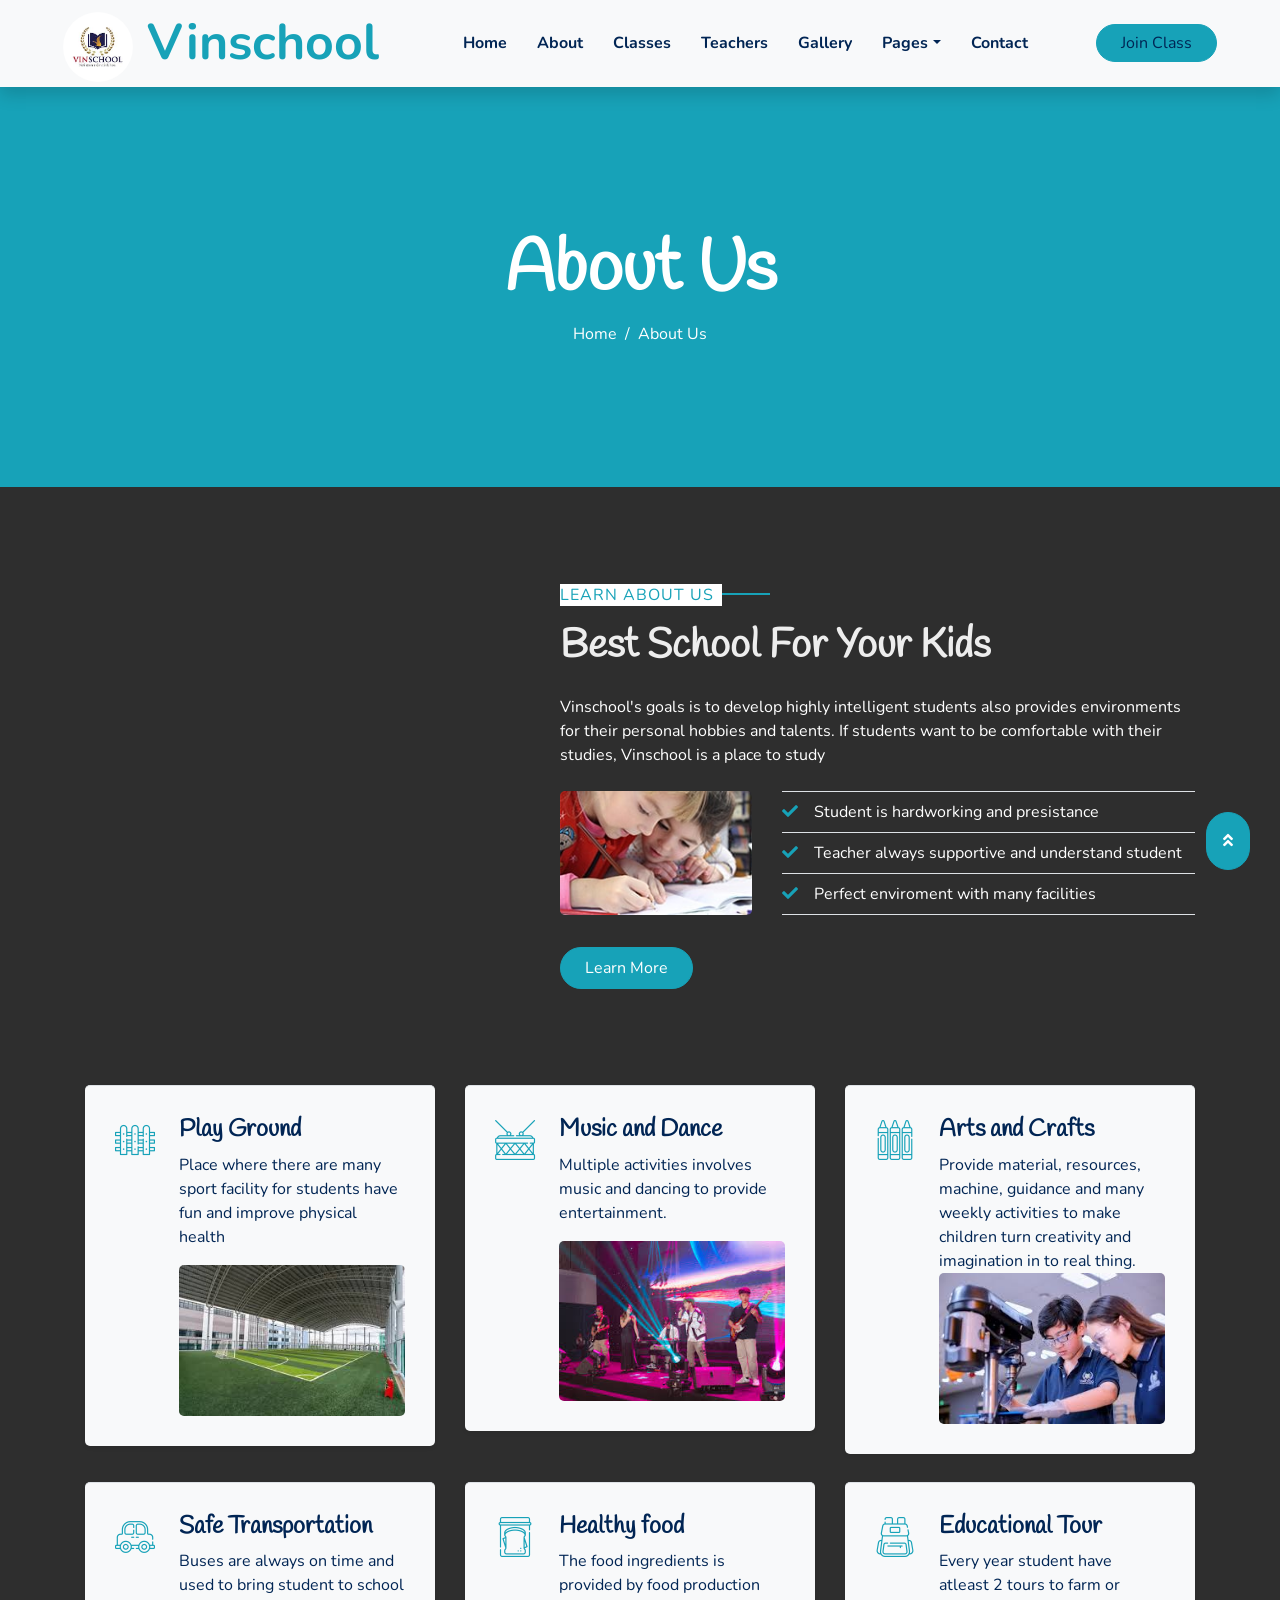
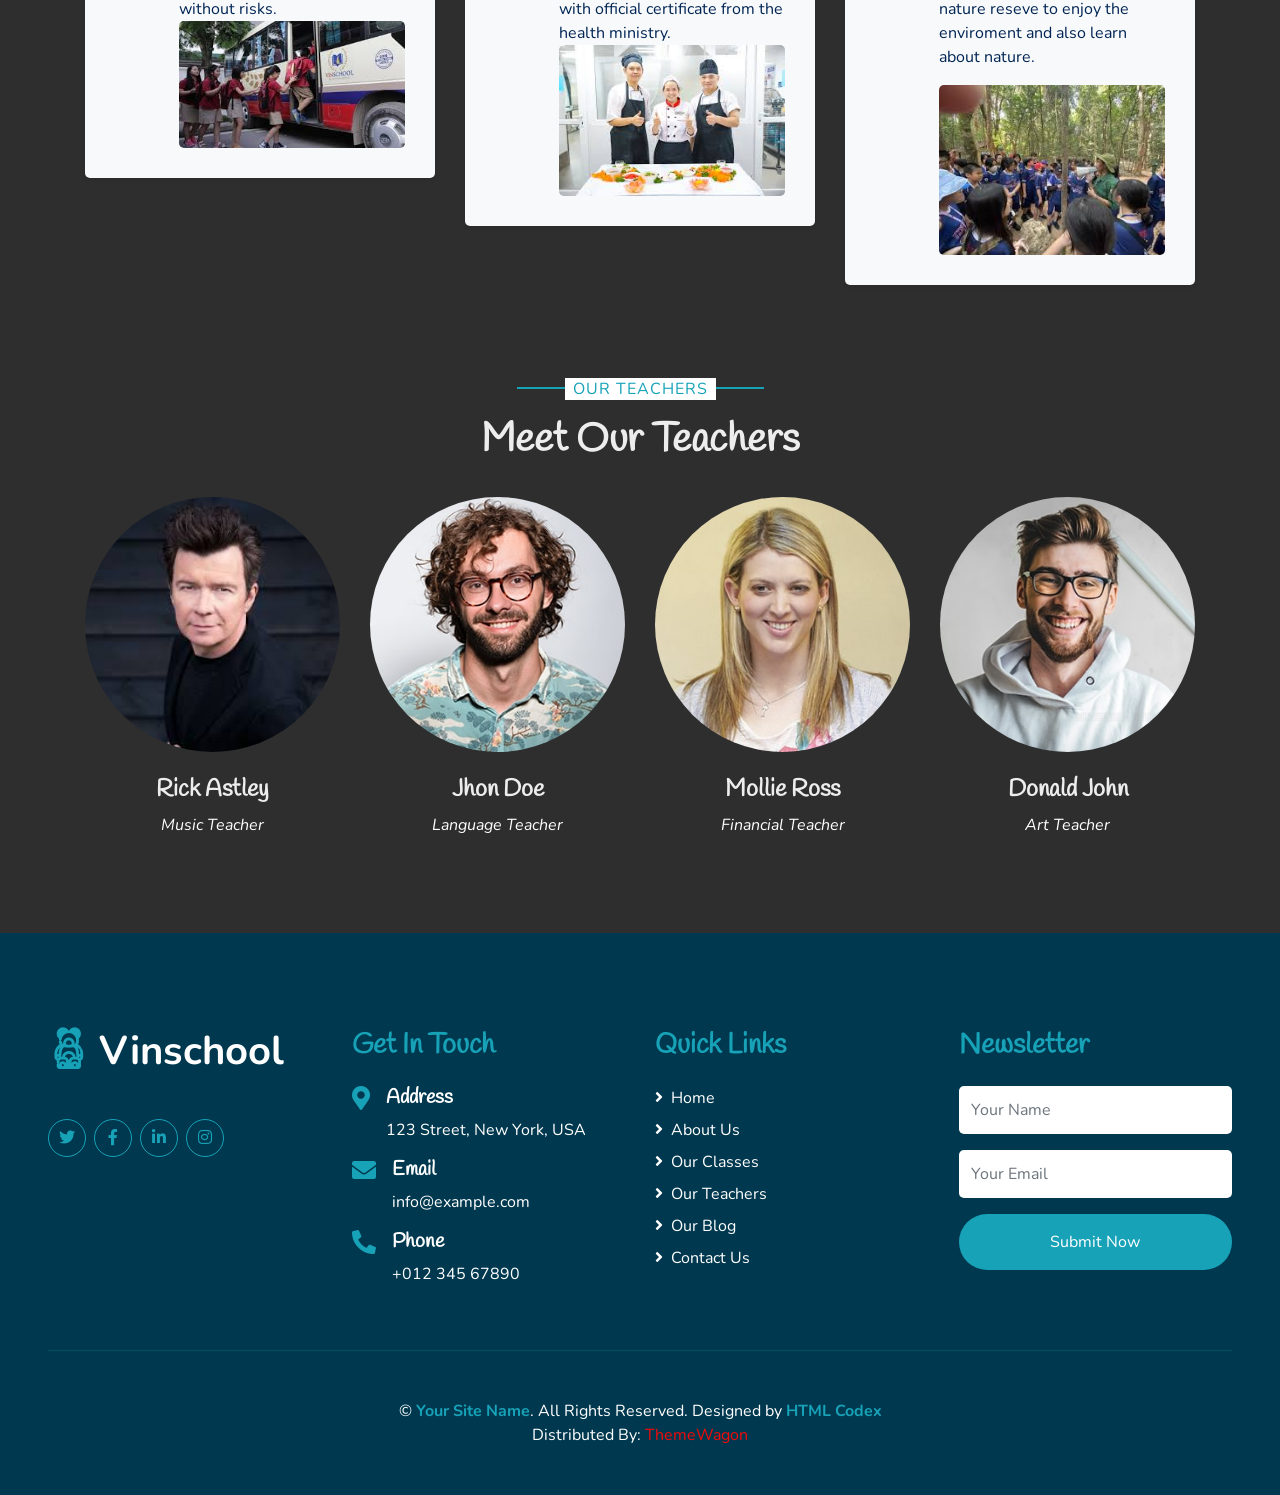
==== about.html @ 85c0f8dd "Update about.html" ====
<!DOCTYPE html>
<html lang="en">
  <head>
    <meta charset="utf-8" />
    <title>About Us - Vinschool</title>
    <meta content="width=device-width, initial-scale=1.0" name="viewport" />
    <meta content="Free HTML Templates" name="keywords" />
    <meta content="Free HTML Templates" name="description" />

    <!-- Favicon -->
    <link href="img/favicon.ico" rel="icon" />

    <!-- Google Web Fonts -->
    <link rel="preconnect" href="https://fonts.gstatic.com" />
    <link
      href="https://fonts.googleapis.com/css2?family=Handlee&family=Nunito&display=swap"
      rel="stylesheet"
    />

    <!-- Font Awesome -->
    <link
      href="https://cdnjs.cloudflare.com/ajax/libs/font-awesome/5.10.0/css/all.min.css"
      rel="stylesheet"
    />

    <!-- Flaticon Font -->
    <link href="lib/flaticon/font/flaticon.css" rel="stylesheet" />

    <!-- Libraries Stylesheet -->
    <link href="lib/owlcarousel/assets/owl.carousel.min.css" rel="stylesheet" />
    <link href="lib/lightbox/css/lightbox.min.css" rel="stylesheet" />

    <!-- Customized Bootstrap Stylesheet -->
    <link href="css/style.css" rel="stylesheet" />
  </head>

  <body>
    <!-- Navbar Start -->
    <div class="container-fluid bg-light position-relative shadow">
      <nav
        class="navbar navbar-expand-lg bg-light navbar-light py-3 py-lg-0 px-0 px-lg-5"
      >
        <a
          href=""
          class="navbar-brand font-weight-bold text-secondary"
          style="font-size: 50px"
        >
          <img src="img/logo.jpg" alt="Vinschool" class="icon-book">
          <span class="text-primary">Vinschool</span>
        </a>
        <button
          type="button"
          class="navbar-toggler"
          data-toggle="collapse"
          data-target="#navbarCollapse"
        >
          <span class="navbar-toggler-icon"></span>
        </button>
        <div
          class="collapse navbar-collapse justify-content-between"
          id="navbarCollapse"
        >
          <div class="navbar-nav font-weight-bold mx-auto py-0">
            <a href="index.html" class="nav-item nav-link">Home</a>
            <a href="about.html" class="nav-item nav-link active">About</a>
            <a href="class.html" class="nav-item nav-link">Classes</a>
            <a href="team.html" class="nav-item nav-link">Teachers</a>
            <a href="gallery.html" class="nav-item nav-link">Gallery</a>
            <div class="nav-item dropdown">
              <a
                href="#"
                class="nav-link dropdown-toggle"
                data-toggle="dropdown"
                >Pages</a
              >
              <div class="dropdown-menu rounded-0 m-0">
                <a href="blog.html" class="dropdown-item">Blog Grid</a>
                <a href="single.html" class="dropdown-item">Blog Detail</a>
              </div>
            </div>
            <a href="contact.html" class="nav-item nav-link">Contact</a>
          </div>
          <a href="" class="btn btn-primary px-4">Join Class</a>
        </div>
      </nav>
    </div>
    <!-- Navbar End -->

    <!-- Header Start -->
    <div class="container-fluid bg-primary mb-5">
      <div
        class="d-flex flex-column align-items-center justify-content-center"
        style="min-height: 400px"
      >
        <h3 class="display-3 font-weight-bold text-white">About Us</h3>
        <div class="d-inline-flex text-white">
          <p class="m-0"><a class="text-white" href="">Home</a></p>
          <p class="m-0 px-2">/</p>
          <p class="m-0">About Us</p>
        </div>
      </div>
    </div>
    <!-- Header End -->

    <!-- About Start -->
    <div class="container-fluid py-5">
      <div class="container">
        <div class="row align-items-center">
          <div class="col-lg-5">
            <img
              class="img-fluid rounded mb-5 mb-lg-0"
              src="https://vinschool.edu.vn/wp-content/uploads/2024/12/13/NHT00915-min-scaled.jpg"
              alt=""
            />
          </div>
          <div class="col-lg-7">
            <p class="section-title pr-5">
              <span class="pr-2">Learn About Us</span>
            </p>
            <h1 class="mb-4">Best School For Your Kids</h1>
            <p>
              Vinschool's goals is to develop highly intelligent students also provides environments for their personal hobbies and talents.
              If students want to be comfortable with their studies, Vinschool is a place to study
            </p>
            <div class="row pt-2 pb-4">
              <div class="col-6 col-md-4">
                <img class="img-fluid rounded" src="img/about-2.jpg" alt="" />
              </div>
              <div class="col-6 col-md-8">
                <ul class="list-inline m-0">
                  <li class="py-2 border-top border-bottom">
                    <i class="fa fa-check text-primary mr-3"></i>Student is hardworking and presistance
                  </li>
                  <li class="py-2 border-bottom">
                    <i class="fa fa-check text-primary mr-3"></i>Teacher always supportive and understand student
                  </li>
                  <li class="py-2 border-bottom">
                    <i class="fa fa-check text-primary mr-3"></i>Perfect enviroment with many facilities
                  </li>
                </ul>
              </div>
            </div>
            <a href="" class="btn btn-primary mt-2 py-2 px-4">Learn More</a>
          </div>
        </div>
      </div>
    </div>
    <!-- About End -->

    <!-- Facilities Start -->
    <div class="container-fluid pt-5">
      <div class="container pb-3">
        <div class="row">
          <div class="col-lg-4 col-md-6 pb-1">
            <div
              class="d-flex bg-light shadow-sm border-top rounded mb-4"
              style="padding: 30px"
            >
              <i
                class="flaticon-050-fence h1 font-weight-normal text-primary mb-3"
              ></i>
              <div class="pl-4">
                <h4>Play Ground</h4>
                <p class="m-0">
                  Place where there are many sport facility for students have fun and improve physical health
                </p></p></p><img
              class="img-fluid rounded mb-5 mb-lg-0"
              src="[data-uri]"
              alt=""
            />
              </div>
            </div>
          </div>
          <div class="col-lg-4 col-md-6 pb-1">
            <div
              class="d-flex bg-light shadow-sm border-top rounded mb-4"
              style="padding: 30px"
            >
              <i
                class="flaticon-022-drum h1 font-weight-normal text-primary mb-3"
              ></i>
              <div class="pl-4">
                <h4>Music and Dance</h4>
                <p class="m-0">
                  Multiple activities involves music and dancing to provide entertainment.
                </p></p><img
              class="img-fluid rounded mb-5 mb-lg-0"
              src="[data-uri]"
              alt=""
            />
              </div>
            </div>
          </div>
          <div class="col-lg-4 col-md-6 pb-1">
            <div
              class="d-flex bg-light shadow-sm border-top rounded mb-4"
              style="padding: 30px"
            >
              <i
                class="flaticon-030-crayons h1 font-weight-normal text-primary mb-3"
              ></i>
              <div class="pl-4">
                <h4>Arts and Crafts</h4>
                <p class="m-0">
                  Provide material, resources, machine, guidance and many weekly activities to make children turn creativity and imagination in to real thing.
                </p><img
              class="img-fluid rounded mb-5 mb-lg-0"
              src="[data-uri]"
              alt=""
            />
              </div>
            </div>
          </div>
          <div class="col-lg-4 col-md-6 pb-1">
            <div
              class="d-flex bg-light shadow-sm border-top rounded mb-4"
              style="padding: 30px"
            >
              <i
                class="flaticon-017-toy-car h1 font-weight-normal text-primary mb-3"
              ></i>
              <div class="pl-4">
                <h4>Safe Transportation</h4>
                <p class="m-0">
                  Buses are always on time and used to bring student to school without risks.
                </p><img
              class="img-fluid rounded mb-5 mb-lg-0"
              src="[data-uri]"
              alt=""
            />
              </div>
            </div>
          </div>
          <div class="col-lg-4 col-md-6 pb-1">
            <div
              class="d-flex bg-light shadow-sm border-top rounded mb-4"
              style="padding: 30px"
            >
              <i
                class="flaticon-025-sandwich h1 font-weight-normal text-primary mb-3"
              ></i>
              <div class="pl-4">
                <h4>Healthy food</h4>
                <p class="m-0">
                  The food ingredients is provided by food production with official certificate from the health ministry.
                </p><img
              class="img-fluid rounded mb-5 mb-lg-0"
              src="[data-uri]"
              alt=""
            />
              </div>
            </div>
          </div>
          <div class="col-lg-4 col-md-6 pb-1">
            <div
              class="d-flex bg-light shadow-sm border-top rounded mb-4"
              style="padding: 30px"
            >
              <i
                class="flaticon-047-backpack h1 font-weight-normal text-primary mb-3"
              ></i>
              <div class="pl-4">
                <h4>Educational Tour</h4>
                <p class="m-0">
                 Every year student have atleast 2 tours to farm or nature reseve to enjoy the enviroment and also learn about nature.
                </p></p><img
              class="img-fluid rounded mb-5 mb-lg-0"
              src="[data-uri]"
              alt=""
            />
              </div>
            </div>
          </div>
        </div>
      </div>
    </div>
    <!-- Facilities Start -->

    <!-- Team Start -->
    <div class="container-fluid pt-5">
      <div class="container">
        <div class="text-center pb-2">
          <p class="section-title px-5">
            <span class="px-2">Our Teachers</span>
          </p>
          <h1 class="mb-4">Meet Our Teachers</h1>
        </div>
        <div class="row">
          <div class="col-md-6 col-lg-3 text-center team mb-5">
            <div
              class="position-relative overflow-hidden mb-4"
              style="border-radius: 100%"
            >
              <img class="img-fluid w-100" src="[data-uri]" alt="" />
              <div
                class="team-social d-flex align-items-center justify-content-center w-100 h-100 position-absolute"
              >
                <a
                  class="btn btn-outline-light text-center mr-2 px-0"
                  style="width: 38px; height: 38px"
                  href="#"
                  ><i class="fab fa-twitter"></i
                ></a>
                <a
                  class="btn btn-outline-light text-center mr-2 px-0"
                  style="width: 38px; height: 38px"
                  href="#"
                  ><i class="fab fa-facebook-f"></i
                ></a>
                <a
                  class="btn btn-outline-light text-center px-0"
                  style="width: 38px; height: 38px"
                  href="#"
                  ><i class="fab fa-linkedin-in"></i
                ></a>
              </div>
            </div>
            <h4>Rick Astley</h4>
            <i>Music Teacher</i>
          </div>
          <div class="col-md-6 col-lg-3 text-center team mb-5">
            <div
              class="position-relative overflow-hidden mb-4"
              style="border-radius: 100%"
            >
              <img class="img-fluid w-100" src="img/team-2.jpg" alt="" />
              <div
                class="team-social d-flex align-items-center justify-content-center w-100 h-100 position-absolute"
              >
                <a
                  class="btn btn-outline-light text-center mr-2 px-0"
                  style="width: 38px; height: 38px"
                  href="#"
                  ><i class="fab fa-twitter"></i
                ></a>
                <a
                  class="btn btn-outline-light text-center mr-2 px-0"
                  style="width: 38px; height: 38px"
                  href="#"
                  ><i class="fab fa-facebook-f"></i
                ></a>
                <a
                  class="btn btn-outline-light text-center px-0"
                  style="width: 38px; height: 38px"
                  href="#"
                  ><i class="fab fa-linkedin-in"></i
                ></a>
              </div>
            </div>
            <h4>Jhon Doe</h4>
            <i>Language Teacher</i>
          </div>
          <div class="col-md-6 col-lg-3 text-center team mb-5">
            <div
              class="position-relative overflow-hidden mb-4"
              style="border-radius: 100%"
            >
              <img class="img-fluid w-100" src="img/team-3.jpg" alt="" />
              <div
                class="team-social d-flex align-items-center justify-content-center w-100 h-100 position-absolute"
              >
                <a
                  class="btn btn-outline-light text-center mr-2 px-0"
                  style="width: 38px; height: 38px"
                  href="#"
                  ><i class="fab fa-twitter"></i
                ></a>
                <a
                  class="btn btn-outline-light text-center mr-2 px-0"
                  style="width: 38px; height: 38px"
                  href="#"
                  ><i class="fab fa-facebook-f"></i
                ></a>
                <a
                  class="btn btn-outline-light text-center px-0"
                  style="width: 38px; height: 38px"
                  href="#"
                  ><i class="fab fa-linkedin-in"></i
                ></a>
              </div>
            </div>
            <h4>Mollie Ross</h4>
            <i>Financial Teacher</i>
          </div>
          <div class="col-md-6 col-lg-3 text-center team mb-5">
            <div
              class="position-relative overflow-hidden mb-4"
              style="border-radius: 100%"
            >
              <img class="img-fluid w-100" src="img/team-4.jpg" alt="" />
              <div
                class="team-social d-flex align-items-center justify-content-center w-100 h-100 position-absolute"
              >
                <a
                  class="btn btn-outline-light text-center mr-2 px-0"
                  style="width: 38px; height: 38px"
                  href="#"
                  ><i class="fab fa-twitter"></i
                ></a>
                <a
                  class="btn btn-outline-light text-center mr-2 px-0"
                  style="width: 38px; height: 38px"
                  href="#"
                  ><i class="fab fa-facebook-f"></i
                ></a>
                <a
                  class="btn btn-outline-light text-center px-0"
                  style="width: 38px; height: 38px"
                  href="#"
                  ><i class="fab fa-linkedin-in"></i
                ></a>
              </div>
            </div>
            <h4>Donald John</h4>
            <i>Art Teacher</i>
          </div>
        </div>
      </div>
    </div>
    <!-- Team End -->

    <!-- Footer Start -->
    <div
      class="container-fluid bg-secondary text-white mt-5 py-5 px-sm-3 px-md-5"
    >
      <div class="row pt-5">
        <div class="col-lg-3 col-md-6 mb-5">
          <a
            href=""
            class="navbar-brand font-weight-bold text-primary m-0 mb-4 p-0"
            style="font-size: 40px; line-height: 40px"
          >
            <i class="flaticon-043-teddy-bear"></i>
            <span class="text-white">Vinschool</span>
        </a>
          <div class="d-flex justify-content-start mt-4">
            <a
              class="btn btn-outline-primary rounded-circle text-center mr-2 px-0"
              style="width: 38px; height: 38px"
              href="#"
              ><i class="fab fa-twitter"></i
            ></a>
            <a
              class="btn btn-outline-primary rounded-circle text-center mr-2 px-0"
              style="width: 38px; height: 38px"
              href="#"
              ><i class="fab fa-facebook-f"></i
            ></a>
            <a
              class="btn btn-outline-primary rounded-circle text-center mr-2 px-0"
              style="width: 38px; height: 38px"
              href="#"
              ><i class="fab fa-linkedin-in"></i
            ></a>
            <a
              class="btn btn-outline-primary rounded-circle text-center mr-2 px-0"
              style="width: 38px; height: 38px"
              href="#"
              ><i class="fab fa-instagram"></i
            ></a>
          </div>
        </div>
        <div class="col-lg-3 col-md-6 mb-5">
          <h3 class="text-primary mb-4">Get In Touch</h3>
          <div class="d-flex">
            <h4 class="fa fa-map-marker-alt text-primary"></h4>
            <div class="pl-3">
              <h5 class="text-white">Address</h5>
              <p>123 Street, New York, USA</p>
            </div>
          </div>
          <div class="d-flex">
            <h4 class="fa fa-envelope text-primary"></h4>
            <div class="pl-3">
              <h5 class="text-white">Email</h5>
              <p>info@example.com</p>
            </div>
          </div>
          <div class="d-flex">
            <h4 class="fa fa-phone-alt text-primary"></h4>
            <div class="pl-3">
              <h5 class="text-white">Phone</h5>
              <p>+012 345 67890</p>
            </div>
          </div>
        </div>
        <div class="col-lg-3 col-md-6 mb-5">
          <h3 class="text-primary mb-4">Quick Links</h3>
          <div class="d-flex flex-column justify-content-start">
            <a class="text-white mb-2" href="#"
              ><i class="fa fa-angle-right mr-2"></i>Home</a
            >
            <a class="text-white mb-2" href="#"
              ><i class="fa fa-angle-right mr-2"></i>About Us</a
            >
            <a class="text-white mb-2" href="#"
              ><i class="fa fa-angle-right mr-2"></i>Our Classes</a
            >
            <a class="text-white mb-2" href="#"
              ><i class="fa fa-angle-right mr-2"></i>Our Teachers</a
            >
            <a class="text-white mb-2" href="#"
              ><i class="fa fa-angle-right mr-2"></i>Our Blog</a
            >
            <a class="text-white" href="#"
              ><i class="fa fa-angle-right mr-2"></i>Contact Us</a
            >
          </div>
        </div>
        <div class="col-lg-3 col-md-6 mb-5">
          <h3 class="text-primary mb-4">Newsletter</h3>
          <form action="">
            <div class="form-group">
              <input
                type="text"
                class="form-control border-0 py-4"
                placeholder="Your Name"
                required="required"
              />
            </div>
            <div class="form-group">
              <input
                type="email"
                class="form-control border-0 py-4"
                placeholder="Your Email"
                required="required"
              />
            </div>
            <div>
              <button
                class="btn btn-primary btn-block border-0 py-3"
                type="submit"
              >
                Submit Now
              </button>
            </div>
          </form>
        </div>
      </div>
      <div
        class="container-fluid pt-5"
        style="border-top: 1px solid rgba(23, 162, 184, 0.2) ;"
      >
        <p class="m-0 text-center text-white">
          &copy;
          <a class="text-primary font-weight-bold" href="#">Your Site Name</a>.
          All Rights Reserved.

          <!--/*** This template is free as long as you keep the footer author’s credit link/attribution link/backlink. If you'd like to use the template without the footer author’s credit link/attribution link/backlink, you can purchase the Credit Removal License from "https://htmlcodex.com/credit-removal". Thank you for your support. ***/-->
          Designed by
          <a class="text-primary font-weight-bold" href="https://htmlcodex.com"
            >HTML Codex</a
          >
          <br />Distributed By:
          <a href="https://themewagon.com" target="_blank">ThemeWagon</a>
        </p>
      </div>
    </div>
    <!-- Footer End -->

    <!-- Back to Top -->
    <a href="#" class="btn btn-primary p-3 back-to-top"
      ><i class="fa fa-angle-double-up"></i
    ></a>

    <!-- JavaScript Libraries -->
    <script src="https://code.jquery.com/jquery-3.4.1.min.js"></script>
    <script src="https://stackpath.bootstrapcdn.com/bootstrap/4.4.1/js/bootstrap.bundle.min.js"></script>
    <script src="lib/easing/easing.min.js"></script>
    <script src="lib/owlcarousel/owl.carousel.min.js"></script>
    <script src="lib/isotope/isotope.pkgd.min.js"></script>
    <script src="lib/lightbox/js/lightbox.min.js"></script>

    <!-- Contact Javascript File -->
    <script src="mail/jqBootstrapValidation.min.js"></script>
    <script src="mail/contact.js"></script>

    <!-- Template Javascript -->
    <script src="js/main.js"></script>
  </body>
</html>
---- css/style.css ----
/******* Bootstrap Theming ********/
/*!
 * Bootstrap v4.5.3 (https://getbootstrap.com/)
 * Copyright 2011-2020 The Bootstrap Authors
 * Copyright 2011-2020 Twitter, Inc.
 * Licensed under MIT (https://github.com/twbs/bootstrap/blob/main/LICENSE)
 */
:root {
  --blue: #ff2a00;
  --indigo: #6610f2;
  --purple: #6f42c1;
  --pink: #e83e8c;
  --red: #dc3545;
  --orange: #fd7e14;
  --yellow: #ffc107;
  --green: #28a745;
  --teal: #20c997;
  --cyan: #f62112;
  --white: #fff;
  --gray: #6c757d;
  --gray-dark: #343a40;
  --primary: #f32a0b;
  --secondary: #012554;
  --success: #28a745;
  --info: #f12d06;
  --warning: #ffc107;
  --danger: #dc3545;
  --light: #f8f9fa;
  --dark: #343a40;
  --breakpoint-xs: 0;
  --breakpoint-sm: 576px;
  --breakpoint-md: 768px;
  --breakpoint-lg: 992px;
  --breakpoint-xl: 1200px;
  --font-family-sans-serif: "Nunito", sans-serif;
  --font-family-monospace: SFMono-Regular, Menlo, Monaco, Consolas, "Liberation Mono", "Courier New", monospace;
}

*,
*::before,
*::after {
  box-sizing: border-box;
}

html {
  font-family: sans-serif;
  line-height: 1.15;
  -webkit-text-size-adjust: 100%;
  -webkit-tap-highlight-color: rgba(0, 0, 0, 0);
}

article, aside, figcaption, figure, footer, header, hgroup, main, nav, section {
  display: block;
}

body {
  margin: 0;
  font-family: "Nunito", sans-serif;
  font-size: 1rem;
  font-weight: 400;
  line-height: 1.5;
  color: #ffffff;
  text-align: left;
  background-color: #1e1e1eec;
}

[tabindex="-1"]:focus:not(:focus-visible) {
  outline: 0 !important;
}

hr {
  box-sizing: content-box;
  height: 0;
  overflow: visible;
}

h1, h2, h3, h4, h5, h6 {
  margin-top: 0;
  margin-bottom: 0.5rem;
}


p {
  margin-top: 0;
  margin-bottom: 1rem;
}

abbr[title],
abbr[data-original-title] {
  text-decoration: underline;
  text-decoration: underline dotted;
  cursor: help;
  border-bottom: 0;
  text-decoration-skip-ink: none;
}

address {
  margin-bottom: 1rem;
  font-style: normal;
  line-height: inherit;
}

ol,
ul,
dl {
  margin-top: 0;
  margin-bottom: 1rem;
}

ol ol,
ul ul,
ol ul,
ul ol {
  margin-bottom: 0;
}

dt {
  font-weight: 700;
}

dd {
  margin-bottom: .5rem;
  margin-left: 0;
}

blockquote {
  margin: 0 0 1rem;
}

b,
strong {
  font-weight: bolder;
}

small {
  font-size: 80%;
}

sub,
sup {
  position: relative;
  font-size: 75%;
  line-height: 0;
  vertical-align: baseline;
}

sub {
  bottom: -.25em;
}

sup {
  top: -.5em;
}

a {
  color: #f30909;
  text-decoration: none;
  background-color: transparent;
}

a:hover {
  color: #ee0e0e;
  text-decoration: underline;
}

a:not([href]):not([class]) {
  color: inherit;
  text-decoration: none;
}

a:not([href]):not([class]):hover {
  color: inherit;
  text-decoration: none;
}

pre,
code,
kbd,
samp {
  font-family: SFMono-Regular, Menlo, Monaco, Consolas, "Liberation Mono", "Courier New", monospace;
  font-size: 1em;
}

pre {
  margin-top: 0;
  margin-bottom: 1rem;
  overflow: auto;
  -ms-overflow-style: scrollbar;
}

figure {
  margin: 0 0 1rem;
}

img {
  vertical-align: middle;
  border-style: none;
}

svg {
  overflow: hidden;
  vertical-align: middle;
}

table {
  border-collapse: collapse;
}

caption {
  padding-top: 0.75rem;
  padding-bottom: 0.75rem;
  color: #6c757d;
  text-align: left;
  caption-side: bottom;
}

th {
  text-align: inherit;
  text-align: -webkit-match-parent;
}

label {
  display: inline-block;
  margin-bottom: 0.5rem;
}

button {
  border-radius: 0;
}

button:focus {
  outline: 1px dotted;
  outline: 5px auto -webkit-focus-ring-color;
}

input,
button,
select,
optgroup,
textarea {
  margin: 0;
  font-family: inherit;
  font-size: inherit;
  line-height: inherit;
}

button,
input {
  overflow: visible;
}

button,
select {
  text-transform: none;
}

[role="button"] {
  cursor: pointer;
}

select {
  word-wrap: normal;
}

button,
[type="button"],
[type="reset"],
[type="submit"] {
  -webkit-appearance: button;
}

button:not(:disabled),
[type="button"]:not(:disabled),
[type="reset"]:not(:disabled),
[type="submit"]:not(:disabled) {
  cursor: pointer;
}

button::-moz-focus-inner,
[type="button"]::-moz-focus-inner,
[type="reset"]::-moz-focus-inner,
[type="submit"]::-moz-focus-inner {
  padding: 0;
  border-style: none;
}

input[type="radio"],
input[type="checkbox"] {
  box-sizing: border-box;
  padding: 0;
}

textarea {
  overflow: auto;
  resize: vertical;
}

fieldset {
  min-width: 0;
  padding: 0;
  margin: 0;
  border: 0;
}

legend {
  display: block;
  width: 100%;
  max-width: 100%;
  padding: 0;
  margin-bottom: .5rem;
  font-size: 1.5rem;
  line-height: inherit;
  color: inherit;
  white-space: normal;
}

@media (max-width: 1200px) {
  legend {
    font-size: calc(1.275rem + 0.3vw);
  }
}

progress {
  vertical-align: baseline;
}

[type="number"]::-webkit-inner-spin-button,
[type="number"]::-webkit-outer-spin-button {
  height: auto;
}

[type="search"] {
  outline-offset: -2px;
  -webkit-appearance: none;
}

[type="search"]::-webkit-search-decoration {
  -webkit-appearance: none;
}

::-webkit-file-upload-button {
  font: inherit;
  -webkit-appearance: button;
}

output {
  display: inline-block;
}

summary {
  display: list-item;
  cursor: pointer;
}

template {
  display: none;
}

[hidden] {
  display: none !important;
}

h1, h2, h3, h4, h5, h6,
.h1, .h2, .h3, .h4, .h5, .h6 {
  margin-bottom: 0.5rem;
  font-family: "Handlee", cursive;
  font-weight: bold;
  line-height: 1.2;
  color: #ededed;
}

h1, .h1 {
  font-size: 2.5rem;
}

@media (max-width: 1200px) {
  h1, .h1 {
    font-size: calc(1.375rem + 1.5vw);
  }
}

h2, .h2 {
  font-size: 2rem;
}

@media (max-width: 1200px) {
  h2, .h2 {
    font-size: calc(1.325rem + 0.9vw);
  }
}

h3, .h3 {
  font-size: 1.75rem;
}

@media (max-width: 1200px) {
  h3, .h3 {
    font-size: calc(1.3rem + 0.6vw);
  }
}

h4, .h4 {
  font-size: 1.5rem;
}

@media (max-width: 1200px) {
  h4, .h4 {
    font-size: calc(1.275rem + 0.3vw);
  }
}

h5, .h5 {
  font-size: 1.25rem;
}

h6, .h6 {
  font-size: 1rem;
}

.lead {
  font-size: 1.25rem;
  font-weight: 300;
}

.display-1 {
  font-size: 6rem;
  font-weight: 300;
  line-height: 1.2;
}

@media (max-width: 1200px) {
  .display-1 {
    font-size: calc(1.725rem + 5.7vw);
  }
}

.display-2 {
  font-size: 5.5rem;
  font-weight: 300;
  line-height: 1.2;
}

@media (max-width: 1200px) {
  .display-2 {
    font-size: calc(1.675rem + 5.1vw);
  }
}

.display-3 {
  font-size: 4.5rem;
  font-weight: 300;
  line-height: 1.2;
}

@media (max-width: 1200px) {
  .display-3 {
    font-size: calc(1.575rem + 3.9vw);
  }
}

.display-4 {
  font-size: 3.5rem;
  font-weight: 300;
  line-height: 1.2;
}

@media (max-width: 1200px) {
  .display-4 {
    font-size: calc(1.475rem + 2.7vw);
  }
}

hr {
  margin-top: 1rem;
  margin-bottom: 1rem;
  border: 0;
  border-top: 1px solid rgba(0, 0, 0, 0.1);
}

small,
.small {
  font-size: 80%;
  font-weight: 400;
}

mark,
.mark {
  padding: 0.2em;
  background-color: #f5f5f5;
}

.list-unstyled {
  padding-left: 0;
  list-style: none;
}

.list-inline {
  padding-left: 0;
  list-style: none;
}

.list-inline-item {
  display: inline-block;
}

.list-inline-item:not(:last-child) {
  margin-right: 0.5rem;
}

.initialism {
  font-size: 90%;
  text-transform: uppercase;
}

.blockquote {
  margin-bottom: 1rem;
  font-size: 1.25rem;
}

.blockquote-footer {
  display: block;
  font-size: 80%;
  color: #6c757d;
}

.blockquote-footer::before {
  content: "\2014\00A0";
}

.img-fluid {
  max-width: 100%;
  height: auto;
}

.img-thumbnail {
  padding: 0.25rem;
  background-color: #ffffff;
  border: 1px solid #ffffff;
  border-radius: 5px;
  max-width: 100%;
  height: auto;
}

.figure {
  display: inline-block;
}

.figure-img {
  margin-bottom: 0.5rem;
  line-height: 1;
}

.figure-caption {
  font-size: 90%;
  color: #6c757d;
}

code {
  font-size: 87.5%;
  color: #e83e8c;
  word-wrap: break-word;
}

a>code {
  color: inherit;
}

kbd {
  padding: 0.2rem 0.4rem;
  font-size: 87.5%;
  color: #fff;
  background-color: #212529;
  border-radius: 0.2rem;
}

kbd kbd {
  padding: 0;
  font-size: 100%;
  font-weight: 700;
}

pre {
  display: block;
  font-size: 87.5%;
  color: #212529;
}

pre code {
  font-size: inherit;
  color: inherit;
  word-break: normal;
}

.pre-scrollable {
  max-height: 340px;
  overflow-y: scroll;
}

.container,
.container-fluid,
.container-sm,
.container-md,
.container-lg,
.container-xl {
  width: 100%;
  padding-right: 15px;
  padding-left: 15px;
  margin-right: auto;
  margin-left: auto;
}

@media (min-width: 576px) {
  .container, .container-sm {
    max-width: 540px;
  }
}

@media (min-width: 768px) {
  .container, .container-sm, .container-md {
    max-width: 720px;
  }
}

@media (min-width: 992px) {
  .container, .container-sm, .container-md, .container-lg {
    max-width: 960px;
  }
}

@media (min-width: 1200px) {
  .container, .container-sm, .container-md, .container-lg, .container-xl {
    max-width: 1140px;
  }
}

.row {
  display: flex;
  flex-wrap: wrap;
  margin-right: -15px;
  margin-left: -15px;
}

.no-gutters {
  margin-right: 0;
  margin-left: 0;
}

.no-gutters>.col,
.no-gutters>[class*="col-"] {
  padding-right: 0;
  padding-left: 0;
}

.col-1, .col-2, .col-3, .col-4, .col-5, .col-6, .col-7, .col-8, .col-9, .col-10, .col-11, .col-12, .col,
.col-auto, .col-sm-1, .col-sm-2, .col-sm-3, .col-sm-4, .col-sm-5, .col-sm-6, .col-sm-7, .col-sm-8, .col-sm-9, .col-sm-10, .col-sm-11, .col-sm-12, .col-sm,
.col-sm-auto, .col-md-1, .col-md-2, .col-md-3, .col-md-4, .col-md-5, .col-md-6, .col-md-7, .col-md-8, .col-md-9, .col-md-10, .col-md-11, .col-md-12, .col-md,
.col-md-auto, .col-lg-1, .col-lg-2, .col-lg-3, .col-lg-4, .col-lg-5, .col-lg-6, .col-lg-7, .col-lg-8, .col-lg-9, .col-lg-10, .col-lg-11, .col-lg-12, .col-lg,
.col-lg-auto, .col-xl-1, .col-xl-2, .col-xl-3, .col-xl-4, .col-xl-5, .col-xl-6, .col-xl-7, .col-xl-8, .col-xl-9, .col-xl-10, .col-xl-11, .col-xl-12, .col-xl,
.col-xl-auto {
  position: relative;
  width: 100%;
  padding-right: 15px;
  padding-left: 15px;
}

.col {
  flex-basis: 0;
  flex-grow: 1;
  max-width: 100%;
}

.row-cols-1>* {
  flex: 0 0 100%;
  max-width: 100%;
}

.row-cols-2>* {
  flex: 0 0 50%;
  max-width: 50%;
}

.row-cols-3>* {
  flex: 0 0 33.33333%;
  max-width: 33.33333%;
}

.row-cols-4>* {
  flex: 0 0 25%;
  max-width: 25%;
}

.row-cols-5>* {
  flex: 0 0 20%;
  max-width: 20%;
}

.row-cols-6>* {
  flex: 0 0 16.66667%;
  max-width: 16.66667%;
}

.col-auto {
  flex: 0 0 auto;
  width: auto;
  max-width: 100%;
}

.col-1 {
  flex: 0 0 8.33333%;
  max-width: 8.33333%;
}

.col-2 {
  flex: 0 0 16.66667%;
  max-width: 16.66667%;
}

.col-3 {
  flex: 0 0 25%;
  max-width: 25%;
}

.col-4 {
  flex: 0 0 33.33333%;
  max-width: 33.33333%;
}

.col-5 {
  flex: 0 0 41.66667%;
  max-width: 41.66667%;
}

.col-6 {
  flex: 0 0 50%;
  max-width: 50%;
}

.col-7 {
  flex: 0 0 58.33333%;
  max-width: 58.33333%;
}

.col-8 {
  flex: 0 0 66.66667%;
  max-width: 66.66667%;
}

.col-9 {
  flex: 0 0 75%;
  max-width: 75%;
}

.col-10 {
  flex: 0 0 83.33333%;
  max-width: 83.33333%;
}

.col-11 {
  flex: 0 0 91.66667%;
  max-width: 91.66667%;
}

.col-12 {
  flex: 0 0 100%;
  max-width: 100%;
}

.order-first {
  order: -1;
}

.order-last {
  order: 13;
}

.order-0 {
  order: 0;
}

.order-1 {
  order: 1;
}

.order-2 {
  order: 2;
}

.order-3 {
  order: 3;
}

.order-4 {
  order: 4;
}

.order-5 {
  order: 5;
}

.order-6 {
  order: 6;
}

.order-7 {
  order: 7;
}

.order-8 {
  order: 8;
}

.order-9 {
  order: 9;
}

.order-10 {
  order: 10;
}

.order-11 {
  order: 11;
}

.order-12 {
  order: 12;
}

.offset-1 {
  margin-left: 8.33333%;
}

.offset-2 {
  margin-left: 16.66667%;
}

.offset-3 {
  margin-left: 25%;
}

.offset-4 {
  margin-left: 33.33333%;
}

.offset-5 {
  margin-left: 41.66667%;
}

.offset-6 {
  margin-left: 50%;
}

.offset-7 {
  margin-left: 58.33333%;
}

.offset-8 {
  margin-left: 66.66667%;
}

.offset-9 {
  margin-left: 75%;
}

.offset-10 {
  margin-left: 83.33333%;
}

.offset-11 {
  margin-left: 91.66667%;
}

@media (min-width: 576px) {
  .col-sm {
    flex-basis: 0;
    flex-grow: 1;
    max-width: 100%;
  }

  .row-cols-sm-1>* {
    flex: 0 0 100%;
    max-width: 100%;
  }

  .row-cols-sm-2>* {
    flex: 0 0 50%;
    max-width: 50%;
  }

  .row-cols-sm-3>* {
    flex: 0 0 33.33333%;
    max-width: 33.33333%;
  }

  .row-cols-sm-4>* {
    flex: 0 0 25%;
    max-width: 25%;
  }

  .row-cols-sm-5>* {
    flex: 0 0 20%;
    max-width: 20%;
  }

  .row-cols-sm-6>* {
    flex: 0 0 16.66667%;
    max-width: 16.66667%;
  }

  .col-sm-auto {
    flex: 0 0 auto;
    width: auto;
    max-width: 100%;
  }

  .col-sm-1 {
    flex: 0 0 8.33333%;
    max-width: 8.33333%;
  }

  .col-sm-2 {
    flex: 0 0 16.66667%;
    max-width: 16.66667%;
  }

  .col-sm-3 {
    flex: 0 0 25%;
    max-width: 25%;
  }

  .col-sm-4 {
    flex: 0 0 33.33333%;
    max-width: 33.33333%;
  }

  .col-sm-5 {
    flex: 0 0 41.66667%;
    max-width: 41.66667%;
  }

  .col-sm-6 {
    flex: 0 0 50%;
    max-width: 50%;
  }

  .col-sm-7 {
    flex: 0 0 58.33333%;
    max-width: 58.33333%;
  }

  .col-sm-8 {
    flex: 0 0 66.66667%;
    max-width: 66.66667%;
  }

  .col-sm-9 {
    flex: 0 0 75%;
    max-width: 75%;
  }

  .col-sm-10 {
    flex: 0 0 83.33333%;
    max-width: 83.33333%;
  }

  .col-sm-11 {
    flex: 0 0 91.66667%;
    max-width: 91.66667%;
  }

  .col-sm-12 {
    flex: 0 0 100%;
    max-width: 100%;
  }

  .order-sm-first {
    order: -1;
  }

  .order-sm-last {
    order: 13;
  }

  .order-sm-0 {
    order: 0;
  }

  .order-sm-1 {
    order: 1;
  }

  .order-sm-2 {
    order: 2;
  }

  .order-sm-3 {
    order: 3;
  }

  .order-sm-4 {
    order: 4;
  }

  .order-sm-5 {
    order: 5;
  }

  .order-sm-6 {
    order: 6;
  }

  .order-sm-7 {
    order: 7;
  }

  .order-sm-8 {
    order: 8;
  }

  .order-sm-9 {
    order: 9;
  }

  .order-sm-10 {
    order: 10;
  }

  .order-sm-11 {
    order: 11;
  }

  .order-sm-12 {
    order: 12;
  }

  .offset-sm-0 {
    margin-left: 0;
  }

  .offset-sm-1 {
    margin-left: 8.33333%;
  }

  .offset-sm-2 {
    margin-left: 16.66667%;
  }

  .offset-sm-3 {
    margin-left: 25%;
  }

  .offset-sm-4 {
    margin-left: 33.33333%;
  }

  .offset-sm-5 {
    margin-left: 41.66667%;
  }

  .offset-sm-6 {
    margin-left: 50%;
  }

  .offset-sm-7 {
    margin-left: 58.33333%;
  }

  .offset-sm-8 {
    margin-left: 66.66667%;
  }

  .offset-sm-9 {
    margin-left: 75%;
  }

  .offset-sm-10 {
    margin-left: 83.33333%;
  }

  .offset-sm-11 {
    margin-left: 91.66667%;
  }
}

@media (min-width: 768px) {
  .col-md {
    flex-basis: 0;
    flex-grow: 1;
    max-width: 100%;
  }

  .row-cols-md-1>* {
    flex: 0 0 100%;
    max-width: 100%;
  }

  .row-cols-md-2>* {
    flex: 0 0 50%;
    max-width: 50%;
  }

  .row-cols-md-3>* {
    flex: 0 0 33.33333%;
    max-width: 33.33333%;
  }

  .row-cols-md-4>* {
    flex: 0 0 25%;
    max-width: 25%;
  }

  .row-cols-md-5>* {
    flex: 0 0 20%;
    max-width: 20%;
  }

  .row-cols-md-6>* {
    flex: 0 0 16.66667%;
    max-width: 16.66667%;
  }

  .col-md-auto {
    flex: 0 0 auto;
    width: auto;
    max-width: 100%;
  }

  .col-md-1 {
    flex: 0 0 8.33333%;
    max-width: 8.33333%;
  }

  .col-md-2 {
    flex: 0 0 16.66667%;
    max-width: 16.66667%;
  }

  .col-md-3 {
    flex: 0 0 25%;
    max-width: 25%;
  }

  .col-md-4 {
    flex: 0 0 33.33333%;
    max-width: 33.33333%;
  }

  .col-md-5 {
    flex: 0 0 41.66667%;
    max-width: 41.66667%;
  }

  .col-md-6 {
    flex: 0 0 50%;
    max-width: 50%;
  }

  .col-md-7 {
    flex: 0 0 58.33333%;
    max-width: 58.33333%;
  }

  .col-md-8 {
    flex: 0 0 66.66667%;
    max-width: 66.66667%;
  }

  .col-md-9 {
    flex: 0 0 75%;
    max-width: 75%;
  }

  .col-md-10 {
    flex: 0 0 83.33333%;
    max-width: 83.33333%;
  }

  .col-md-11 {
    flex: 0 0 91.66667%;
    max-width: 91.66667%;
  }

  .col-md-12 {
    flex: 0 0 100%;
    max-width: 100%;
  }

  .order-md-first {
    order: -1;
  }

  .order-md-last {
    order: 13;
  }

  .order-md-0 {
    order: 0;
  }

  .order-md-1 {
    order: 1;
  }

  .order-md-2 {
    order: 2;
  }

  .order-md-3 {
    order: 3;
  }

  .order-md-4 {
    order: 4;
  }

  .order-md-5 {
    order: 5;
  }

  .order-md-6 {
    order: 6;
  }

  .order-md-7 {
    order: 7;
  }

  .order-md-8 {
    order: 8;
  }

  .order-md-9 {
    order: 9;
  }

  .order-md-10 {
    order: 10;
  }

  .order-md-11 {
    order: 11;
  }

  .order-md-12 {
    order: 12;
  }

  .offset-md-0 {
    margin-left: 0;
  }

  .offset-md-1 {
    margin-left: 8.33333%;
  }

  .offset-md-2 {
    margin-left: 16.66667%;
  }

  .offset-md-3 {
    margin-left: 25%;
  }

  .offset-md-4 {
    margin-left: 33.33333%;
  }

  .offset-md-5 {
    margin-left: 41.66667%;
  }

  .offset-md-6 {
    margin-left: 50%;
  }

  .offset-md-7 {
    margin-left: 58.33333%;
  }

  .offset-md-8 {
    margin-left: 66.66667%;
  }

  .offset-md-9 {
    margin-left: 75%;
  }

  .offset-md-10 {
    margin-left: 83.33333%;
  }

  .offset-md-11 {
    margin-left: 91.66667%;
  }
}

@media (min-width: 992px) {
  .col-lg {
    flex-basis: 0;
    flex-grow: 1;
    max-width: 100%;
  }

  .row-cols-lg-1>* {
    flex: 0 0 100%;
    max-width: 100%;
  }

  .row-cols-lg-2>* {
    flex: 0 0 50%;
    max-width: 50%;
  }

  .row-cols-lg-3>* {
    flex: 0 0 33.33333%;
    max-width: 33.33333%;
  }

  .row-cols-lg-4>* {
    flex: 0 0 25%;
    max-width: 25%;
  }

  .row-cols-lg-5>* {
    flex: 0 0 20%;
    max-width: 20%;
  }

  .row-cols-lg-6>* {
    flex: 0 0 16.66667%;
    max-width: 16.66667%;
  }

  .col-lg-auto {
    flex: 0 0 auto;
    width: auto;
    max-width: 100%;
  }

  .col-lg-1 {
    flex: 0 0 8.33333%;
    max-width: 8.33333%;
  }

  .col-lg-2 {
    flex: 0 0 16.66667%;
    max-width: 16.66667%;
  }

  .col-lg-3 {
    flex: 0 0 25%;
    max-width: 25%;
  }

  .col-lg-4 {
    flex: 0 0 33.33333%;
    max-width: 33.33333%;
  }

  .col-lg-5 {
    flex: 0 0 41.66667%;
    max-width: 41.66667%;
  }

  .col-lg-6 {
    flex: 0 0 50%;
    max-width: 50%;
  }

  .col-lg-7 {
    flex: 0 0 58.33333%;
    max-width: 58.33333%;
  }

  .col-lg-8 {
    flex: 0 0 66.66667%;
    max-width: 66.66667%;
  }

  .col-lg-9 {
    flex: 0 0 75%;
    max-width: 75%;
  }

  .col-lg-10 {
    flex: 0 0 83.33333%;
    max-width: 83.33333%;
  }

  .col-lg-11 {
    flex: 0 0 91.66667%;
    max-width: 91.66667%;
  }

  .col-lg-12 {
    flex: 0 0 100%;
    max-width: 100%;
  }

  .order-lg-first {
    order: -1;
  }

  .order-lg-last {
    order: 13;
  }

  .order-lg-0 {
    order: 0;
  }

  .order-lg-1 {
    order: 1;
  }

  .order-lg-2 {
    order: 2;
  }

  .order-lg-3 {
    order: 3;
  }

  .order-lg-4 {
    order: 4;
  }

  .order-lg-5 {
    order: 5;
  }

  .order-lg-6 {
    order: 6;
  }

  .order-lg-7 {
    order: 7;
  }

  .order-lg-8 {
    order: 8;
  }

  .order-lg-9 {
    order: 9;
  }

  .order-lg-10 {
    order: 10;
  }

  .order-lg-11 {
    order: 11;
  }

  .order-lg-12 {
    order: 12;
  }

  .offset-lg-0 {
    margin-left: 0;
  }

  .offset-lg-1 {
    margin-left: 8.33333%;
  }

  .offset-lg-2 {
    margin-left: 16.66667%;
  }

  .offset-lg-3 {
    margin-left: 25%;
  }

  .offset-lg-4 {
    margin-left: 33.33333%;
  }

  .offset-lg-5 {
    margin-left: 41.66667%;
  }

  .offset-lg-6 {
    margin-left: 50%;
  }

  .offset-lg-7 {
    margin-left: 58.33333%;
  }

  .offset-lg-8 {
    margin-left: 66.66667%;
  }

  .offset-lg-9 {
    margin-left: 75%;
  }

  .offset-lg-10 {
    margin-left: 83.33333%;
  }

  .offset-lg-11 {
    margin-left: 91.66667%;
  }
}

@media (min-width: 1200px) {
  .col-xl {
    flex-basis: 0;
    flex-grow: 1;
    max-width: 100%;
  }

  .row-cols-xl-1>* {
    flex: 0 0 100%;
    max-width: 100%;
  }

  .row-cols-xl-2>* {
    flex: 0 0 50%;
    max-width: 50%;
  }

  .row-cols-xl-3>* {
    flex: 0 0 33.33333%;
    max-width: 33.33333%;
  }

  .row-cols-xl-4>* {
    flex: 0 0 25%;
    max-width: 25%;
  }

  .row-cols-xl-5>* {
    flex: 0 0 20%;
    max-width: 20%;
  }

  .row-cols-xl-6>* {
    flex: 0 0 16.66667%;
    max-width: 16.66667%;
  }

  .col-xl-auto {
    flex: 0 0 auto;
    width: auto;
    max-width: 100%;
  }

  .col-xl-1 {
    flex: 0 0 8.33333%;
    max-width: 8.33333%;
  }

  .col-xl-2 {
    flex: 0 0 16.66667%;
    max-width: 16.66667%;
  }

  .col-xl-3 {
    flex: 0 0 25%;
    max-width: 25%;
  }

  .col-xl-4 {
    flex: 0 0 33.33333%;
    max-width: 33.33333%;
  }

  .col-xl-5 {
    flex: 0 0 41.66667%;
    max-width: 41.66667%;
  }

  .col-xl-6 {
    flex: 0 0 50%;
    max-width: 50%;
  }

  .col-xl-7 {
    flex: 0 0 58.33333%;
    max-width: 58.33333%;
  }

  .col-xl-8 {
    flex: 0 0 66.66667%;
    max-width: 66.66667%;
  }

  .col-xl-9 {
    flex: 0 0 75%;
    max-width: 75%;
  }

  .col-xl-10 {
    flex: 0 0 83.33333%;
    max-width: 83.33333%;
  }

  .col-xl-11 {
    flex: 0 0 91.66667%;
    max-width: 91.66667%;
  }

  .col-xl-12 {
    flex: 0 0 100%;
    max-width: 100%;
  }

  .order-xl-first {
    order: -1;
  }

  .order-xl-last {
    order: 13;
  }

  .order-xl-0 {
    order: 0;
  }

  .order-xl-1 {
    order: 1;
  }

  .order-xl-2 {
    order: 2;
  }

  .order-xl-3 {
    order: 3;
  }

  .order-xl-4 {
    order: 4;
  }

  .order-xl-5 {
    order: 5;
  }

  .order-xl-6 {
    order: 6;
  }

  .order-xl-7 {
    order: 7;
  }

  .order-xl-8 {
    order: 8;
  }

  .order-xl-9 {
    order: 9;
  }

  .order-xl-10 {
    order: 10;
  }

  .order-xl-11 {
    order: 11;
  }

  .order-xl-12 {
    order: 12;
  }

  .offset-xl-0 {
    margin-left: 0;
  }

  .offset-xl-1 {
    margin-left: 8.33333%;
  }

  .offset-xl-2 {
    margin-left: 16.66667%;
  }

  .offset-xl-3 {
    margin-left: 25%;
  }

  .offset-xl-4 {
    margin-left: 33.33333%;
  }

  .offset-xl-5 {
    margin-left: 41.66667%;
  }

  .offset-xl-6 {
    margin-left: 50%;
  }

  .offset-xl-7 {
    margin-left: 58.33333%;
  }

  .offset-xl-8 {
    margin-left: 66.66667%;
  }

  .offset-xl-9 {
    margin-left: 75%;
  }

  .offset-xl-10 {
    margin-left: 83.33333%;
  }

  .offset-xl-11 {
    margin-left: 91.66667%;
  }
}

.table {
  width: 100%;
  margin-bottom: 1rem;
  color: #ff0808;
}

.table th,
.table td {
  padding: 0.75rem;
  vertical-align: top;
  border-top: 1px solid #dee2e6;
}

.table thead th {
  vertical-align: bottom;
  border-bottom: 2px solid #f40606;
}

.table tbody+tbody {
  border-top: 2px solid #f70a0a;
}

.table-sm th,
.table-sm td {
  padding: 0.3rem;
}

.table-bordered {
  border: 1px solid #dee2e6;
}

.table-bordered th,
.table-bordered td {
  border: 1px solid #dee2e6;
}

.table-bordered thead th,
.table-bordered thead td {
  border-bottom-width: 2px;
}

.table-borderless th,
.table-borderless td,
.table-borderless thead th,
.table-borderless tbody+tbody {
  border: 0;
}

.table-striped tbody tr:nth-of-type(odd) {
  background-color: rgba(0, 0, 0, 0.05);
}

.table-hover tbody tr:hover {
  color: #666666;
  background-color: rgba(0, 0, 0, 0.075);
}

.table-primary,
.table-primary>th,
.table-primary>td {
  background-color: #bee5eb;
}

.table-primary th,
.table-primary td,
.table-primary thead th,
.table-primary tbody+tbody {
  border-color: #86cfda;
}

.table-hover .table-primary:hover {
  background-color: #abdde5;
}

.table-hover .table-primary:hover>td,
.table-hover .table-primary:hover>th {
  background-color: #abdde5;
}

.table-secondary,
.table-secondary>th,
.table-secondary>td {
  background-color: #b8c8ce;
}

.table-secondary th,
.table-secondary td,
.table-secondary thead th,
.table-secondary tbody+tbody {
  border-color: #7a98a3;
}

.table-hover .table-secondary:hover {
  background-color: #a9bcc4;
}

.table-hover .table-secondary:hover>td,
.table-hover .table-secondary:hover>th {
  background-color: #a9bcc4;
}

.table-success,
.table-success>th,
.table-success>td {
  background-color: #c3e6cb;
}

.table-success th,
.table-success td,
.table-success thead th,
.table-success tbody+tbody {
  border-color: #8fd19e;
}

.table-hover .table-success:hover {
  background-color: #b1dfbb;
}

.table-hover .table-success:hover>td,
.table-hover .table-success:hover>th {
  background-color: #b1dfbb;
}

.table-info,
.table-info>th,
.table-info>td {
  background-color: #bee5eb;
}

.table-info th,
.table-info td,
.table-info thead th,
.table-info tbody+tbody {
  border-color: #130bfad4;
}

.table-hover .table-info:hover {
  background-color: #abdde5;
}

.table-hover .table-info:hover>td,
.table-hover .table-info:hover>th {
  background-color: #abdde5;
}

.table-warning,
.table-warning>th,
.table-warning>td {
  background-color: #ffeeba;
}

.table-warning th,
.table-warning td,
.table-warning thead th,
.table-warning tbody+tbody {
  border-color: #ffdf7e;
}

.table-hover .table-warning:hover {
  background-color: #ffe8a1;
}

.table-hover .table-warning:hover>td,
.table-hover .table-warning:hover>th {
  background-color: #ffe8a1;
}

.table-danger,
.table-danger>th,
.table-danger>td {
  background-color: #f5c6cb;
}

.table-danger th,
.table-danger td,
.table-danger thead th,
.table-danger tbody+tbody {
  border-color: #ed969e;
}

.table-hover .table-danger:hover {
  background-color: #f1b0b7;
}

.table-hover .table-danger:hover>td,
.table-hover .table-danger:hover>th {
  background-color: #f1b0b7;
}

.table-light,
.table-light>th,
.table-light>td {
  background-color: #fdfdfe;
}

.table-light th,
.table-light td,
.table-light thead th,
.table-light tbody+tbody {
  border-color: #fbfcfc;
}

.table-hover .table-light:hover {
  background-color: #ececf6;
}

.table-hover .table-light:hover>td,
.table-hover .table-light:hover>th {
  background-color: #ececf6;
}

.table-dark,
.table-dark>th,
.table-dark>td {
  background-color: #c6c8ca;
}

.table-dark th,
.table-dark td,
.table-dark thead th,
.table-dark tbody+tbody {
  border-color: #95999c;
}

.table-hover .table-dark:hover {
  background-color: #b9bbbe;
}

.table-hover .table-dark:hover>td,
.table-hover .table-dark:hover>th {
  background-color: #b9bbbe;
}

.table-active,
.table-active>th,
.table-active>td {
  background-color: rgba(0, 0, 0, 0.075);
}

.table-hover .table-active:hover {
  background-color: rgba(0, 0, 0, 0.075);
}

.table-hover .table-active:hover>td,
.table-hover .table-active:hover>th {
  background-color: rgba(0, 0, 0, 0.075);
}

.table .thead-dark th {
  color: #fff;
  background-color: #343a40;
  border-color: #454d55;
}

.table .thead-light th {
  color: #495057;
  background-color: #e9ecef;
  border-color: #dee2e6;
}

.table-dark {
  color: #fff;
  background-color: #343a40;
}

.table-dark th,
.table-dark td,
.table-dark thead th {
  border-color: #454d55;
}

.table-dark.table-bordered {
  border: 0;
}

.table-dark.table-striped tbody tr:nth-of-type(odd) {
  background-color: rgba(255, 255, 255, 0.05);
}

.table-dark.table-hover tbody tr:hover {
  color: #fff;
  background-color: rgba(255, 255, 255, 0.075);
}

@media (max-width: 575.98px) {
  .table-responsive-sm {
    display: block;
    width: 100%;
    overflow-x: auto;
    -webkit-overflow-scrolling: touch;
  }

  .table-responsive-sm>.table-bordered {
    border: 0;
  }
}

@media (max-width: 767.98px) {
  .table-responsive-md {
    display: block;
    width: 100%;
    overflow-x: auto;
    -webkit-overflow-scrolling: touch;
  }

  .table-responsive-md>.table-bordered {
    border: 0;
  }
}

@media (max-width: 991.98px) {
  .table-responsive-lg {
    display: block;
    width: 100%;
    overflow-x: auto;
    -webkit-overflow-scrolling: touch;
  }

  .table-responsive-lg>.table-bordered {
    border: 0;
  }
}

@media (max-width: 1199.98px) {
  .table-responsive-xl {
    display: block;
    width: 100%;
    overflow-x: auto;
    -webkit-overflow-scrolling: touch;
  }

  .table-responsive-xl>.table-bordered {
    border: 0;
  }
}

.table-responsive {
  display: block;
  width: 100%;
  overflow-x: auto;
  -webkit-overflow-scrolling: touch;
}

.table-responsive>.table-bordered {
  border: 0;
}

.form-control {
  display: block;
  width: 100%;
  height: calc(1.5em + 0.75rem + 2px);
  padding: 0.375rem 0.75rem;
  font-size: 1rem;
  font-weight: 400;
  line-height: 1.5;
  color: #495057;
  background-color: #fff;
  background-clip: padding-box;
  border: 1px solid #ced4da;
  border-radius: 5px;
  transition: border-color 0.15s ease-in-out, box-shadow 0.15s ease-in-out;
}

@media (prefers-reduced-motion: reduce) {
  .form-control {
    transition: none;
  }
}

.form-control::-ms-expand {
  background-color: transparent;
  border: 0;
}

.form-control:-moz-focusring {
  color: transparent;
  text-shadow: 0 0 0 #495057;
}

.form-control:focus {
  color: #495057;
  background-color: #fff;
  border-color: #63d9ec;
  outline: 0;
  box-shadow: 0 0 0 0.2rem rgba(23, 162, 184, 0.25);
}

.form-control::placeholder {
  color: #6c757d;
  opacity: 1;
}

.form-control:disabled, .form-control[readonly] {
  background-color: #e9ecef;
  opacity: 1;
}

input[type="date"].form-control,
input[type="time"].form-control,
input[type="datetime-local"].form-control,
input[type="month"].form-control {
  appearance: none;
}

select.form-control:focus::-ms-value {
  color: #495057;
  background-color: #fff;
}

.form-control-file,
.form-control-range {
  display: block;
  width: 100%;
}

.col-form-label {
  padding-top: calc(0.375rem + 1px);
  padding-bottom: calc(0.375rem + 1px);
  margin-bottom: 0;
  font-size: inherit;
  line-height: 1.5;
}

.col-form-label-lg {
  padding-top: calc(0.5rem + 1px);
  padding-bottom: calc(0.5rem + 1px);
  font-size: 1.25rem;
  line-height: 1.5;
}

.col-form-label-sm {
  padding-top: calc(0.25rem + 1px);
  padding-bottom: calc(0.25rem + 1px);
  font-size: 0.875rem;
  line-height: 1.5;
}

.form-control-plaintext {
  display: block;
  width: 100%;
  padding: 0.375rem 0;
  margin-bottom: 0;
  font-size: 1rem;
  line-height: 1.5;
  color: #666666;
  background-color: transparent;
  border: solid transparent;
  border-width: 1px 0;
}

.form-control-plaintext.form-control-sm, .form-control-plaintext.form-control-lg {
  padding-right: 0;
  padding-left: 0;
}

.form-control-sm {
  height: calc(1.5em + 0.5rem + 2px);
  padding: 0.25rem 0.5rem;
  font-size: 0.875rem;
  line-height: 1.5;
  border-radius: 0.2rem;
}

.form-control-lg {
  height: calc(1.5em + 1rem + 2px);
  padding: 0.5rem 1rem;
  font-size: 1.25rem;
  line-height: 1.5;
  border-radius: 0.3rem;
}

select.form-control[size], select.form-control[multiple] {
  height: auto;
}

textarea.form-control {
  height: auto;
}

.form-group {
  margin-bottom: 1rem;
}

.form-text {
  display: block;
  margin-top: 0.25rem;
}

.form-row {
  display: flex;
  flex-wrap: wrap;
  margin-right: -5px;
  margin-left: -5px;
}

.form-row>.col,
.form-row>[class*="col-"] {
  padding-right: 5px;
  padding-left: 5px;
}

.form-check {
  position: relative;
  display: block;
  padding-left: 1.25rem;
}

.form-check-input {
  position: absolute;
  margin-top: 0.3rem;
  margin-left: -1.25rem;
}

.form-check-input[disabled]~.form-check-label,
.form-check-input:disabled~.form-check-label {
  color: #6c757d;
}

.form-check-label {
  margin-bottom: 0;
}

.form-check-inline {
  display: inline-flex;
  align-items: center;
  padding-left: 0;
  margin-right: 0.75rem;
}

.form-check-inline .form-check-input {
  position: static;
  margin-top: 0;
  margin-right: 0.3125rem;
  margin-left: 0;
}

.valid-feedback {
  display: none;
  width: 100%;
  margin-top: 0.25rem;
  font-size: 80%;
  color: #28a745;
}

.valid-tooltip {
  position: absolute;
  top: 100%;
  left: 0;
  z-index: 5;
  display: none;
  max-width: 100%;
  padding: 0.25rem 0.5rem;
  margin-top: .1rem;
  font-size: 0.875rem;
  line-height: 1.5;
  color: #fff;
  background-color: rgba(40, 167, 69, 0.9);
  border-radius: 5px;
}

.was-validated :valid~.valid-feedback,
.was-validated :valid~.valid-tooltip,
.is-valid~.valid-feedback,
.is-valid~.valid-tooltip {
  display: block;
}

.was-validated .form-control:valid, .form-control.is-valid {
  border-color: #28a745;
  padding-right: calc(1.5em + 0.75rem);
  background-image: url("data:image/svg+xml,%3csvg xmlns='http://www.w3.org/2000/svg' width='8' height='8' viewBox='0 0 8 8'%3e%3cpath fill='%2328a745' d='M2.3 6.73L.6 4.53c-.4-1.04.46-1.4 1.1-.8l1.1 1.4 3.4-3.8c.6-.63 1.6-.27 1.2.7l-4 4.6c-.43.5-.8.4-1.1.1z'/%3e%3c/svg%3e");
  background-repeat: no-repeat;
  background-position: right calc(0.375em + 0.1875rem) center;
  background-size: calc(0.75em + 0.375rem) calc(0.75em + 0.375rem);
}

.was-validated .form-control:valid:focus, .form-control.is-valid:focus {
  border-color: #28a745;
  box-shadow: 0 0 0 0.2rem rgba(40, 167, 69, 0.25);
}

.was-validated textarea.form-control:valid, textarea.form-control.is-valid {
  padding-right: calc(1.5em + 0.75rem);
  background-position: top calc(0.375em + 0.1875rem) right calc(0.375em + 0.1875rem);
}

.was-validated .custom-select:valid, .custom-select.is-valid {
  border-color: #28a745;
  padding-right: calc(0.75em + 2.3125rem);
  background: url("data:image/svg+xml,%3csvg xmlns='http://www.w3.org/2000/svg' width='4' height='5' viewBox='0 0 4 5'%3e%3cpath fill='%23343a40' d='M2 0L0 2h4zm0 5L0 3h4z'/%3e%3c/svg%3e") no-repeat right 0.75rem center/8px 10px, url("data:image/svg+xml,%3csvg xmlns='http://www.w3.org/2000/svg' width='8' height='8' viewBox='0 0 8 8'%3e%3cpath fill='%2328a745' d='M2.3 6.73L.6 4.53c-.4-1.04.46-1.4 1.1-.8l1.1 1.4 3.4-3.8c.6-.63 1.6-.27 1.2.7l-4 4.6c-.43.5-.8.4-1.1.1z'/%3e%3c/svg%3e") #fff no-repeat center right 1.75rem/calc(0.75em + 0.375rem) calc(0.75em + 0.375rem);
}

.was-validated .custom-select:valid:focus, .custom-select.is-valid:focus {
  border-color: #28a745;
  box-shadow: 0 0 0 0.2rem rgba(40, 167, 69, 0.25);
}

.was-validated .form-check-input:valid~.form-check-label, .form-check-input.is-valid~.form-check-label {
  color: #28a745;
}

.was-validated .form-check-input:valid~.valid-feedback,
.was-validated .form-check-input:valid~.valid-tooltip, .form-check-input.is-valid~.valid-feedback,
.form-check-input.is-valid~.valid-tooltip {
  display: block;
}

.was-validated .custom-control-input:valid~.custom-control-label, .custom-control-input.is-valid~.custom-control-label {
  color: #28a745;
}

.was-validated .custom-control-input:valid~.custom-control-label::before, .custom-control-input.is-valid~.custom-control-label::before {
  border-color: #28a745;
}

.was-validated .custom-control-input:valid:checked~.custom-control-label::before, .custom-control-input.is-valid:checked~.custom-control-label::before {
  border-color: #34ce57;
  background-color: #34ce57;
}

.was-validated .custom-control-input:valid:focus~.custom-control-label::before, .custom-control-input.is-valid:focus~.custom-control-label::before {
  box-shadow: 0 0 0 0.2rem rgba(40, 167, 69, 0.25);
}

.was-validated .custom-control-input:valid:focus:not(:checked)~.custom-control-label::before, .custom-control-input.is-valid:focus:not(:checked)~.custom-control-label::before {
  border-color: #28a745;
}

.was-validated .custom-file-input:valid~.custom-file-label, .custom-file-input.is-valid~.custom-file-label {
  border-color: #28a745;
}

.was-validated .custom-file-input:valid:focus~.custom-file-label, .custom-file-input.is-valid:focus~.custom-file-label {
  border-color: #28a745;
  box-shadow: 0 0 0 0.2rem rgba(40, 167, 69, 0.25);
}

.invalid-feedback {
  display: none;
  width: 100%;
  margin-top: 0.25rem;
  font-size: 80%;
  color: #dc3545;
}

.invalid-tooltip {
  position: absolute;
  top: 100%;
  left: 0;
  z-index: 5;
  display: none;
  max-width: 100%;
  padding: 0.25rem 0.5rem;
  margin-top: .1rem;
  font-size: 0.875rem;
  line-height: 1.5;
  color: #fff;
  background-color: rgba(220, 53, 69, 0.9);
  border-radius: 5px;
}

.was-validated :invalid~.invalid-feedback,
.was-validated :invalid~.invalid-tooltip,
.is-invalid~.invalid-feedback,
.is-invalid~.invalid-tooltip {
  display: block;
}

.was-validated .form-control:invalid, .form-control.is-invalid {
  border-color: #dc3545;
  padding-right: calc(1.5em + 0.75rem);
  background-image: url("data:image/svg+xml,%3csvg xmlns='http://www.w3.org/2000/svg' width='12' height='12' fill='none' stroke='%23dc3545' viewBox='0 0 12 12'%3e%3ccircle cx='6' cy='6' r='4.5'/%3e%3cpath stroke-linejoin='round' d='M5.8 3.6h.4L6 6.5z'/%3e%3ccircle cx='6' cy='8.2' r='.6' fill='%23dc3545' stroke='none'/%3e%3c/svg%3e");
  background-repeat: no-repeat;
  background-position: right calc(0.375em + 0.1875rem) center;
  background-size: calc(0.75em + 0.375rem) calc(0.75em + 0.375rem);
}

.was-validated .form-control:invalid:focus, .form-control.is-invalid:focus {
  border-color: #dc3545;
  box-shadow: 0 0 0 0.2rem rgba(220, 53, 69, 0.25);
}

.was-validated textarea.form-control:invalid, textarea.form-control.is-invalid {
  padding-right: calc(1.5em + 0.75rem);
  background-position: top calc(0.375em + 0.1875rem) right calc(0.375em + 0.1875rem);
}

.was-validated .custom-select:invalid, .custom-select.is-invalid {
  border-color: #dc3545;
  padding-right: calc(0.75em + 2.3125rem);
  background: url("data:image/svg+xml,%3csvg xmlns='http://www.w3.org/2000/svg' width='4' height='5' viewBox='0 0 4 5'%3e%3cpath fill='%23343a40' d='M2 0L0 2h4zm0 5L0 3h4z'/%3e%3c/svg%3e") no-repeat right 0.75rem center/8px 10px, url("data:image/svg+xml,%3csvg xmlns='http://www.w3.org/2000/svg' width='12' height='12' fill='none' stroke='%23dc3545' viewBox='0 0 12 12'%3e%3ccircle cx='6' cy='6' r='4.5'/%3e%3cpath stroke-linejoin='round' d='M5.8 3.6h.4L6 6.5z'/%3e%3ccircle cx='6' cy='8.2' r='.6' fill='%23dc3545' stroke='none'/%3e%3c/svg%3e") #fff no-repeat center right 1.75rem/calc(0.75em + 0.375rem) calc(0.75em + 0.375rem);
}

.was-validated .custom-select:invalid:focus, .custom-select.is-invalid:focus {
  border-color: #dc3545;
  box-shadow: 0 0 0 0.2rem rgba(220, 53, 69, 0.25);
}

.was-validated .form-check-input:invalid~.form-check-label, .form-check-input.is-invalid~.form-check-label {
  color: #dc3545;
}

.was-validated .form-check-input:invalid~.invalid-feedback,
.was-validated .form-check-input:invalid~.invalid-tooltip, .form-check-input.is-invalid~.invalid-feedback,
.form-check-input.is-invalid~.invalid-tooltip {
  display: block;
}

.was-validated .custom-control-input:invalid~.custom-control-label, .custom-control-input.is-invalid~.custom-control-label {
  color: #dc3545;
}

.was-validated .custom-control-input:invalid~.custom-control-label::before, .custom-control-input.is-invalid~.custom-control-label::before {
  border-color: #dc3545;
}

.was-validated .custom-control-input:invalid:checked~.custom-control-label::before, .custom-control-input.is-invalid:checked~.custom-control-label::before {
  border-color: #e4606d;
  background-color: #e4606d;
}

.was-validated .custom-control-input:invalid:focus~.custom-control-label::before, .custom-control-input.is-invalid:focus~.custom-control-label::before {
  box-shadow: 0 0 0 0.2rem rgba(220, 53, 69, 0.25);
}

.was-validated .custom-control-input:invalid:focus:not(:checked)~.custom-control-label::before, .custom-control-input.is-invalid:focus:not(:checked)~.custom-control-label::before {
  border-color: #dc3545;
}

.was-validated .custom-file-input:invalid~.custom-file-label, .custom-file-input.is-invalid~.custom-file-label {
  border-color: #dc3545;
}

.was-validated .custom-file-input:invalid:focus~.custom-file-label, .custom-file-input.is-invalid:focus~.custom-file-label {
  border-color: #dc3545;
  box-shadow: 0 0 0 0.2rem rgba(220, 53, 69, 0.25);
}

.form-inline {
  display: flex;
  flex-flow: row wrap;
  align-items: center;
}

.form-inline .form-check {
  width: 100%;
}

@media (min-width: 576px) {
  .form-inline label {
    display: flex;
    align-items: center;
    justify-content: center;
    margin-bottom: 0;
  }

  .form-inline .form-group {
    display: flex;
    flex: 0 0 auto;
    flex-flow: row wrap;
    align-items: center;
    margin-bottom: 0;
  }

  .form-inline .form-control {
    display: inline-block;
    width: auto;
    vertical-align: middle;
  }

  .form-inline .form-control-plaintext {
    display: inline-block;
  }

  .form-inline .input-group,
  .form-inline .custom-select {
    width: auto;
  }

  .form-inline .form-check {
    display: flex;
    align-items: center;
    justify-content: center;
    width: auto;
    padding-left: 0;
  }

  .form-inline .form-check-input {
    position: relative;
    flex-shrink: 0;
    margin-top: 0;
    margin-right: 0.25rem;
    margin-left: 0;
  }

  .form-inline .custom-control {
    align-items: center;
    justify-content: center;
  }

  .form-inline .custom-control-label {
    margin-bottom: 0;
  }
}

.btn {
  display: inline-block;
  font-weight: 400;
  color: #666666;
  text-align: center;
  vertical-align: middle;
  user-select: none;
  background-color: transparent;
  border: 1px solid transparent;
  padding: 0.375rem 0.75rem;
  font-size: 1rem;
  line-height: 1.5;
  border-radius: 30px;
  transition: color 0.15s ease-in-out, background-color 0.15s ease-in-out, border-color 0.15s ease-in-out, box-shadow 0.15s ease-in-out;
}

@media (prefers-reduced-motion: reduce) {
  .btn {
    transition: none;
  }
}

.btn:hover {
  color: #666666;
  text-decoration: none;
}

.btn:focus, .btn.focus {
  outline: 0;
  box-shadow: 0 0 0 0.2rem rgba(23, 162, 184, 0.25);
}

.btn.disabled, .btn:disabled {
  opacity: 0.65;
}

.btn:not(:disabled):not(.disabled) {
  cursor: pointer;
}

a.btn.disabled,
fieldset:disabled a.btn {
  pointer-events: none;
}

.btn-primary {
  color: #fff;
  background-color: #17a2b8;
  border-color: #17a2b8;
}

.btn-primary:hover {
  color: #fff;
  background-color: #138496;
  border-color: #117a8b;
}

.btn-primary:focus, .btn-primary.focus {
  color: #fff;
  background-color: #138496;
  border-color: #117a8b;
  box-shadow: 0 0 0 0.2rem rgba(58, 176, 195, 0.5);
}

.btn-primary.disabled, .btn-primary:disabled {
  color: #fff;
  background-color: #17a2b8;
  border-color: #17a2b8;
}

.btn-primary:not(:disabled):not(.disabled):active, .btn-primary:not(:disabled):not(.disabled).active,
.show>.btn-primary.dropdown-toggle {
  color: #fff;
  background-color: #117a8b;
  border-color: #10707f;
}

.btn-primary:not(:disabled):not(.disabled):active:focus, .btn-primary:not(:disabled):not(.disabled).active:focus,
.show>.btn-primary.dropdown-toggle:focus {
  box-shadow: 0 0 0 0.2rem rgba(58, 176, 195, 0.5);
}

.btn-secondary {
  color: #fff;
  background-color: #00394f;
  border-color: #00394f;
}

.btn-secondary:hover {
  color: #fff;
  background-color: #001d29;
  border-color: #00141c;
}

.btn-secondary:focus, .btn-secondary.focus {
  color: #fff;
  background-color: #001d29;
  border-color: #00141c;
  box-shadow: 0 0 0 0.2rem rgba(38, 87, 105, 0.5);
}

.btn-secondary.disabled, .btn-secondary:disabled {
  color: #fff;
  background-color: #00394f;
  border-color: #00394f;
}

.btn-secondary:not(:disabled):not(.disabled):active, .btn-secondary:not(:disabled):not(.disabled).active,
.show>.btn-secondary.dropdown-toggle {
  color: #fff;
  background-color: #00141c;
  border-color: #000b0f;
}

.btn-secondary:not(:disabled):not(.disabled):active:focus, .btn-secondary:not(:disabled):not(.disabled).active:focus,
.show>.btn-secondary.dropdown-toggle:focus {
  box-shadow: 0 0 0 0.2rem rgba(38, 87, 105, 0.5);
}

.btn-success {
  color: #fff;
  background-color: #28a745;
  border-color: #28a745;
}

.btn-success:hover {
  color: #fff;
  background-color: #218838;
  border-color: #1e7e34;
}

.btn-success:focus, .btn-success.focus {
  color: #fff;
  background-color: #218838;
  border-color: #1e7e34;
  box-shadow: 0 0 0 0.2rem rgba(72, 180, 97, 0.5);
}

.btn-success.disabled, .btn-success:disabled {
  color: #fff;
  background-color: #28a745;
  border-color: #28a745;
}

.btn-success:not(:disabled):not(.disabled):active, .btn-success:not(:disabled):not(.disabled).active,
.show>.btn-success.dropdown-toggle {
  color: #fff;
  background-color: #1e7e34;
  border-color: #1c7430;
}

.btn-success:not(:disabled):not(.disabled):active:focus, .btn-success:not(:disabled):not(.disabled).active:focus,
.show>.btn-success.dropdown-toggle:focus {
  box-shadow: 0 0 0 0.2rem rgba(72, 180, 97, 0.5);
}

.btn-info {
  color: #fff;
  background-color: #17a2b8;
  border-color: #17a2b8;
}

.btn-info:hover {
  color: #fff;
  background-color: #138496;
  border-color: #117a8b;
}

.btn-info:focus, .btn-info.focus {
  color: #fff;
  background-color: #138496;
  border-color: #117a8b;
  box-shadow: 0 0 0 0.2rem rgba(58, 176, 195, 0.5);
}

.btn-info.disabled, .btn-info:disabled {
  color: #fff;
  background-color: #17a2b8;
  border-color: #17a2b8;
}

.btn-info:not(:disabled):not(.disabled):active, .btn-info:not(:disabled):not(.disabled).active,
.show>.btn-info.dropdown-toggle {
  color: #fff;
  background-color: #117a8b;
  border-color: #10707f;
}

.btn-info:not(:disabled):not(.disabled):active:focus, .btn-info:not(:disabled):not(.disabled).active:focus,
.show>.btn-info.dropdown-toggle:focus {
  box-shadow: 0 0 0 0.2rem rgba(58, 176, 195, 0.5);
}

.btn-warning {
  color: #212529;
  background-color: #ffc107;
  border-color: #ffc107;
}

.btn-warning:hover {
  color: #212529;
  background-color: #e0a800;
  border-color: #d39e00;
}

.btn-warning:focus, .btn-warning.focus {
  color: #212529;
  background-color: #e0a800;
  border-color: #d39e00;
  box-shadow: 0 0 0 0.2rem rgba(222, 170, 12, 0.5);
}

.btn-warning.disabled, .btn-warning:disabled {
  color: #212529;
  background-color: #ffc107;
  border-color: #ffc107;
}

.btn-warning:not(:disabled):not(.disabled):active, .btn-warning:not(:disabled):not(.disabled).active,
.show>.btn-warning.dropdown-toggle {
  color: #212529;
  background-color: #d39e00;
  border-color: #c69500;
}

.btn-warning:not(:disabled):not(.disabled):active:focus, .btn-warning:not(:disabled):not(.disabled).active:focus,
.show>.btn-warning.dropdown-toggle:focus {
  box-shadow: 0 0 0 0.2rem rgba(222, 170, 12, 0.5);
}

.btn-danger {
  color: #fff;
  background-color: #dc3545;
  border-color: #dc3545;
}

.btn-danger:hover {
  color: #fff;
  background-color: #c82333;
  border-color: #bd2130;
}

.btn-danger:focus, .btn-danger.focus {
  color: #fff;
  background-color: #c82333;
  border-color: #bd2130;
  box-shadow: 0 0 0 0.2rem rgba(225, 83, 97, 0.5);
}

.btn-danger.disabled, .btn-danger:disabled {
  color: #fff;
  background-color: #dc3545;
  border-color: #dc3545;
}

.btn-danger:not(:disabled):not(.disabled):active, .btn-danger:not(:disabled):not(.disabled).active,
.show>.btn-danger.dropdown-toggle {
  color: #fff;
  background-color: #bd2130;
  border-color: #b21f2d;
}

.btn-danger:not(:disabled):not(.disabled):active:focus, .btn-danger:not(:disabled):not(.disabled).active:focus,
.show>.btn-danger.dropdown-toggle:focus {
  box-shadow: 0 0 0 0.2rem rgba(225, 83, 97, 0.5);
}

.btn-light {
  color: #212529;
  background-color: #f8f9fa;
  border-color: #f8f9fa;
}

.btn-light:hover {
  color: #212529;
  background-color: #e2e6ea;
  border-color: #dae0e5;
}

.btn-light:focus, .btn-light.focus {
  color: #212529;
  background-color: #e2e6ea;
  border-color: #dae0e5;
  box-shadow: 0 0 0 0.2rem rgba(216, 217, 219, 0.5);
}

.btn-light.disabled, .btn-light:disabled {
  color: #212529;
  background-color: #f8f9fa;
  border-color: #f8f9fa;
}

.btn-light:not(:disabled):not(.disabled):active, .btn-light:not(:disabled):not(.disabled).active,
.show>.btn-light.dropdown-toggle {
  color: #212529;
  background-color: #dae0e5;
  border-color: #d3d9df;
}

.btn-light:not(:disabled):not(.disabled):active:focus, .btn-light:not(:disabled):not(.disabled).active:focus,
.show>.btn-light.dropdown-toggle:focus {
  box-shadow: 0 0 0 0.2rem rgba(216, 217, 219, 0.5);
}

.btn-dark {
  color: #fff;
  background-color: #343a40;
  border-color: #343a40;
}

.btn-dark:hover {
  color: #fff;
  background-color: #23272b;
  border-color: #1d2124;
}

.btn-dark:focus, .btn-dark.focus {
  color: #fff;
  background-color: #23272b;
  border-color: #1d2124;
  box-shadow: 0 0 0 0.2rem rgba(82, 88, 93, 0.5);
}

.btn-dark.disabled, .btn-dark:disabled {
  color: #fff;
  background-color: #343a40;
  border-color: #343a40;
}

.btn-dark:not(:disabled):not(.disabled):active, .btn-dark:not(:disabled):not(.disabled).active,
.show>.btn-dark.dropdown-toggle {
  color: #fff;
  background-color: #1d2124;
  border-color: #171a1d;
}

.btn-dark:not(:disabled):not(.disabled):active:focus, .btn-dark:not(:disabled):not(.disabled).active:focus,
.show>.btn-dark.dropdown-toggle:focus {
  box-shadow: 0 0 0 0.2rem rgba(82, 88, 93, 0.5);
}

.btn-outline-primary {
  color: #17a2b8;
  border-color: #17a2b8;
}

.btn-outline-primary:hover {
  color: #fff;
  background-color: #17a2b8;
  border-color: #17a2b8;
}

.btn-outline-primary:focus, .btn-outline-primary.focus {
  box-shadow: 0 0 0 0.2rem rgba(23, 162, 184, 0.5);
}

.btn-outline-primary.disabled, .btn-outline-primary:disabled {
  color: #17a2b8;
  background-color: transparent;
}

.btn-outline-primary:not(:disabled):not(.disabled):active, .btn-outline-primary:not(:disabled):not(.disabled).active,
.show>.btn-outline-primary.dropdown-toggle {
  color: #fff;
  background-color: #17a2b8;
  border-color: #17a2b8;
}

.btn-outline-primary:not(:disabled):not(.disabled):active:focus, .btn-outline-primary:not(:disabled):not(.disabled).active:focus,
.show>.btn-outline-primary.dropdown-toggle:focus {
  box-shadow: 0 0 0 0.2rem rgba(23, 162, 184, 0.5);
}

.btn-outline-secondary {
  color: #00394f;
  border-color: #00394f;
}

.btn-outline-secondary:hover {
  color: #fff;
  background-color: #00394f;
  border-color: #00394f;
}

.btn-outline-secondary:focus, .btn-outline-secondary.focus {
  box-shadow: 0 0 0 0.2rem rgba(0, 57, 79, 0.5);
}

.btn-outline-secondary.disabled, .btn-outline-secondary:disabled {
  color: #00394f;
  background-color: transparent;
}

.btn-outline-secondary:not(:disabled):not(.disabled):active, .btn-outline-secondary:not(:disabled):not(.disabled).active,
.show>.btn-outline-secondary.dropdown-toggle {
  color: #fff;
  background-color: #00394f;
  border-color: #00394f;
}

.btn-outline-secondary:not(:disabled):not(.disabled):active:focus, .btn-outline-secondary:not(:disabled):not(.disabled).active:focus,
.show>.btn-outline-secondary.dropdown-toggle:focus {
  box-shadow: 0 0 0 0.2rem rgba(0, 57, 79, 0.5);
}

.btn-outline-success {
  color: #28a745;
  border-color: #28a745;
}

.btn-outline-success:hover {
  color: #fff;
  background-color: #28a745;
  border-color: #28a745;
}

.btn-outline-success:focus, .btn-outline-success.focus {
  box-shadow: 0 0 0 0.2rem rgba(40, 167, 69, 0.5);
}

.btn-outline-success.disabled, .btn-outline-success:disabled {
  color: #28a745;
  background-color: transparent;
}

.btn-outline-success:not(:disabled):not(.disabled):active, .btn-outline-success:not(:disabled):not(.disabled).active,
.show>.btn-outline-success.dropdown-toggle {
  color: #fff;
  background-color: #28a745;
  border-color: #28a745;
}

.btn-outline-success:not(:disabled):not(.disabled):active:focus, .btn-outline-success:not(:disabled):not(.disabled).active:focus,
.show>.btn-outline-success.dropdown-toggle:focus {
  box-shadow: 0 0 0 0.2rem rgba(40, 167, 69, 0.5);
}

.btn-outline-info {
  color: #17a2b8;
  border-color: #17a2b8;
}

.btn-outline-info:hover {
  color: #fff;
  background-color: #17a2b8;
  border-color: #17a2b8;
}

.btn-outline-info:focus, .btn-outline-info.focus {
  box-shadow: 0 0 0 0.2rem rgba(23, 162, 184, 0.5);
}

.btn-outline-info.disabled, .btn-outline-info:disabled {
  color: #17a2b8;
  background-color: transparent;
}

.btn-outline-info:not(:disabled):not(.disabled):active, .btn-outline-info:not(:disabled):not(.disabled).active,
.show>.btn-outline-info.dropdown-toggle {
  color: #fff;
  background-color: #17a2b8;
  border-color: #17a2b8;
}

.btn-outline-info:not(:disabled):not(.disabled):active:focus, .btn-outline-info:not(:disabled):not(.disabled).active:focus,
.show>.btn-outline-info.dropdown-toggle:focus {
  box-shadow: 0 0 0 0.2rem rgba(23, 162, 184, 0.5);
}

.btn-outline-warning {
  color: #ffc107;
  border-color: #ffc107;
}

.btn-outline-warning:hover {
  color: #212529;
  background-color: #ffc107;
  border-color: #ffc107;
}

.btn-outline-warning:focus, .btn-outline-warning.focus {
  box-shadow: 0 0 0 0.2rem rgba(255, 193, 7, 0.5);
}

.btn-outline-warning.disabled, .btn-outline-warning:disabled {
  color: #ffc107;
  background-color: transparent;
}

.btn-outline-warning:not(:disabled):not(.disabled):active, .btn-outline-warning:not(:disabled):not(.disabled).active,
.show>.btn-outline-warning.dropdown-toggle {
  color: #212529;
  background-color: #ffc107;
  border-color: #ffc107;
}

.btn-outline-warning:not(:disabled):not(.disabled):active:focus, .btn-outline-warning:not(:disabled):not(.disabled).active:focus,
.show>.btn-outline-warning.dropdown-toggle:focus {
  box-shadow: 0 0 0 0.2rem rgba(255, 193, 7, 0.5);
}

.btn-outline-danger {
  color: #dc3545;
  border-color: #dc3545;
}

.btn-outline-danger:hover {
  color: #fff;
  background-color: #dc3545;
  border-color: #dc3545;
}

.btn-outline-danger:focus, .btn-outline-danger.focus {
  box-shadow: 0 0 0 0.2rem rgba(220, 53, 69, 0.5);
}

.btn-outline-danger.disabled, .btn-outline-danger:disabled {
  color: #dc3545;
  background-color: transparent;
}

.btn-outline-danger:not(:disabled):not(.disabled):active, .btn-outline-danger:not(:disabled):not(.disabled).active,
.show>.btn-outline-danger.dropdown-toggle {
  color: #fff;
  background-color: #dc3545;
  border-color: #dc3545;
}

.btn-outline-danger:not(:disabled):not(.disabled):active:focus, .btn-outline-danger:not(:disabled):not(.disabled).active:focus,
.show>.btn-outline-danger.dropdown-toggle:focus {
  box-shadow: 0 0 0 0.2rem rgba(220, 53, 69, 0.5);
}

.btn-outline-light {
  color: #f8f9fa;
  border-color: #f8f9fa;
}

.btn-outline-light:hover {
  color: #212529;
  background-color: #f8f9fa;
  border-color: #f8f9fa;
}

.btn-outline-light:focus, .btn-outline-light.focus {
  box-shadow: 0 0 0 0.2rem rgba(248, 249, 250, 0.5);
}

.btn-outline-light.disabled, .btn-outline-light:disabled {
  color: #f8f9fa;
  background-color: transparent;
}

.btn-outline-light:not(:disabled):not(.disabled):active, .btn-outline-light:not(:disabled):not(.disabled).active,
.show>.btn-outline-light.dropdown-toggle {
  color: #212529;
  background-color: #f8f9fa;
  border-color: #f8f9fa;
}

.btn-outline-light:not(:disabled):not(.disabled):active:focus, .btn-outline-light:not(:disabled):not(.disabled).active:focus,
.show>.btn-outline-light.dropdown-toggle:focus {
  box-shadow: 0 0 0 0.2rem rgba(248, 249, 250, 0.5);
}

.btn-outline-dark {
  color: #343a40;
  border-color: #343a40;
}

.btn-outline-dark:hover {
  color: #fff;
  background-color: #343a40;
  border-color: #343a40;
}

.btn-outline-dark:focus, .btn-outline-dark.focus {
  box-shadow: 0 0 0 0.2rem rgba(52, 58, 64, 0.5);
}

.btn-outline-dark.disabled, .btn-outline-dark:disabled {
  color: #343a40;
  background-color: transparent;
}

.btn-outline-dark:not(:disabled):not(.disabled):active, .btn-outline-dark:not(:disabled):not(.disabled).active,
.show>.btn-outline-dark.dropdown-toggle {
  color: #fff;
  background-color: #343a40;
  border-color: #343a40;
}

.btn-outline-dark:not(:disabled):not(.disabled):active:focus, .btn-outline-dark:not(:disabled):not(.disabled).active:focus,
.show>.btn-outline-dark.dropdown-toggle:focus {
  box-shadow: 0 0 0 0.2rem rgba(52, 58, 64, 0.5);
}

.btn-link {
  font-weight: 400;
  color: #17a2b8;
  text-decoration: none;
}

.btn-link:hover {
  color: #0f6674;
  text-decoration: underline;
}

.btn-link:focus, .btn-link.focus {
  text-decoration: underline;
}

.btn-link:disabled, .btn-link.disabled {
  color: #6c757d;
  pointer-events: none;
}

.btn-lg, .btn-group-lg>.btn {
  padding: 0.5rem 1rem;
  font-size: 1.25rem;
  line-height: 1.5;
  border-radius: 0.3rem;
}

.btn-sm, .btn-group-sm>.btn {
  padding: 0.25rem 0.5rem;
  font-size: 0.875rem;
  line-height: 1.5;
  border-radius: 0.2rem;
}

.btn-block {
  display: block;
  width: 100%;
}

.btn-block+.btn-block {
  margin-top: 0.5rem;
}

input[type="submit"].btn-block,
input[type="reset"].btn-block,
input[type="button"].btn-block {
  width: 100%;
}

.fade {
  transition: opacity 0.15s linear;
}

@media (prefers-reduced-motion: reduce) {
  .fade {
    transition: none;
  }
}

.fade:not(.show) {
  opacity: 0;
}

.collapse:not(.show) {
  display: none;
}

.collapsing {
  position: relative;
  height: 0;
  overflow: hidden;
  transition: height 0.35s ease;
}

@media (prefers-reduced-motion: reduce) {
  .collapsing {
    transition: none;
  }
}

.dropup,
.dropright,
.dropdown,
.dropleft {
  position: relative;
}

.dropdown-toggle {
  white-space: nowrap;
}

.dropdown-toggle::after {
  display: inline-block;
  margin-left: 0.255em;
  vertical-align: 0.255em;
  content: "";
  border-top: 0.3em solid;
  border-right: 0.3em solid transparent;
  border-bottom: 0;
  border-left: 0.3em solid transparent;
}

.dropdown-toggle:empty::after {
  margin-left: 0;
}

.dropdown-menu {
  position: absolute;
  top: 100%;
  left: 0;
  z-index: 1000;
  display: none;
  float: left;
  min-width: 10rem;
  padding: 0.5rem 0;
  margin: 0.125rem 0 0;
  font-size: 1rem;
  color: #666666;
  text-align: left;
  list-style: none;
  background-color: #fff;
  background-clip: padding-box;
  border: 1px solid rgba(0, 0, 0, 0.15);
  border-radius: 5px;
}

.dropdown-menu-left {
  right: auto;
  left: 0;
}

.dropdown-menu-right {
  right: 0;
  left: auto;
}

@media (min-width: 576px) {
  .dropdown-menu-sm-left {
    right: auto;
    left: 0;
  }

  .dropdown-menu-sm-right {
    right: 0;
    left: auto;
  }
}

@media (min-width: 768px) {
  .dropdown-menu-md-left {
    right: auto;
    left: 0;
  }

  .dropdown-menu-md-right {
    right: 0;
    left: auto;
  }
}

@media (min-width: 992px) {
  .dropdown-menu-lg-left {
    right: auto;
    left: 0;
  }

  .dropdown-menu-lg-right {
    right: 0;
    left: auto;
  }
}

@media (min-width: 1200px) {
  .dropdown-menu-xl-left {
    right: auto;
    left: 0;
  }

  .dropdown-menu-xl-right {
    right: 0;
    left: auto;
  }
}

.dropup .dropdown-menu {
  top: auto;
  bottom: 100%;
  margin-top: 0;
  margin-bottom: 0.125rem;
}

.dropup .dropdown-toggle::after {
  display: inline-block;
  margin-left: 0.255em;
  vertical-align: 0.255em;
  content: "";
  border-top: 0;
  border-right: 0.3em solid transparent;
  border-bottom: 0.3em solid;
  border-left: 0.3em solid transparent;
}

.dropup .dropdown-toggle:empty::after {
  margin-left: 0;
}

.dropright .dropdown-menu {
  top: 0;
  right: auto;
  left: 100%;
  margin-top: 0;
  margin-left: 0.125rem;
}

.dropright .dropdown-toggle::after {
  display: inline-block;
  margin-left: 0.255em;
  vertical-align: 0.255em;
  content: "";
  border-top: 0.3em solid transparent;
  border-right: 0;
  border-bottom: 0.3em solid transparent;
  border-left: 0.3em solid;
}

.dropright .dropdown-toggle:empty::after {
  margin-left: 0;
}

.dropright .dropdown-toggle::after {
  vertical-align: 0;
}

.dropleft .dropdown-menu {
  top: 0;
  right: 100%;
  left: auto;
  margin-top: 0;
  margin-right: 0.125rem;
}

.dropleft .dropdown-toggle::after {
  display: inline-block;
  margin-left: 0.255em;
  vertical-align: 0.255em;
  content: "";
}

.dropleft .dropdown-toggle::after {
  display: none;
}

.dropleft .dropdown-toggle::before {
  display: inline-block;
  margin-right: 0.255em;
  vertical-align: 0.255em;
  content: "";
  border-top: 0.3em solid transparent;
  border-right: 0.3em solid;
  border-bottom: 0.3em solid transparent;
}

.dropleft .dropdown-toggle:empty::after {
  margin-left: 0;
}

.dropleft .dropdown-toggle::before {
  vertical-align: 0;
}

.dropdown-menu[x-placement^="top"], .dropdown-menu[x-placement^="right"], .dropdown-menu[x-placement^="bottom"], .dropdown-menu[x-placement^="left"] {
  right: auto;
  bottom: auto;
}

.dropdown-divider {
  height: 0;
  margin: 0.5rem 0;
  overflow: hidden;
  border-top: 1px solid #e9ecef;
}

.dropdown-item {
  display: block;
  width: 100%;
  padding: 0.25rem 1.5rem;
  clear: both;
  font-weight: 400;
  color: #212529;
  text-align: inherit;
  white-space: nowrap;
  background-color: transparent;
  border: 0;
}

.dropdown-item:hover, .dropdown-item:focus {
  color: #16181b;
  text-decoration: none;
  background-color: #f8f9fa;
}

.dropdown-item.active, .dropdown-item:active {
  color: #fff;
  text-decoration: none;
  background-color: #17a2b8;
}

.dropdown-item.disabled, .dropdown-item:disabled {
  color: #6c757d;
  pointer-events: none;
  background-color: transparent;
}

.dropdown-menu.show {
  display: block;
}

.dropdown-header {
  display: block;
  padding: 0.5rem 1.5rem;
  margin-bottom: 0;
  font-size: 0.875rem;
  color: #6c757d;
  white-space: nowrap;
}

.dropdown-item-text {
  display: block;
  padding: 0.25rem 1.5rem;
  color: #212529;
}

.btn-group,
.btn-group-vertical {
  position: relative;
  display: inline-flex;
  vertical-align: middle;
}

.btn-group>.btn,
.btn-group-vertical>.btn {
  position: relative;
  flex: 1 1 auto;
}

.btn-group>.btn:hover,
.btn-group-vertical>.btn:hover {
  z-index: 1;
}

.btn-group>.btn:focus, .btn-group>.btn:active, .btn-group>.btn.active,
.btn-group-vertical>.btn:focus,
.btn-group-vertical>.btn:active,
.btn-group-vertical>.btn.active {
  z-index: 1;
}

.btn-toolbar {
  display: flex;
  flex-wrap: wrap;
  justify-content: flex-start;
}

.btn-toolbar .input-group {
  width: auto;
}

.btn-group>.btn:not(:first-child),
.btn-group>.btn-group:not(:first-child) {
  margin-left: -1px;
}

.btn-group>.btn:not(:last-child):not(.dropdown-toggle),
.btn-group>.btn-group:not(:last-child)>.btn {
  border-top-right-radius: 0;
  border-bottom-right-radius: 0;
}

.btn-group>.btn:not(:first-child),
.btn-group>.btn-group:not(:first-child)>.btn {
  border-top-left-radius: 0;
  border-bottom-left-radius: 0;
}

.dropdown-toggle-split {
  padding-right: 0.5625rem;
  padding-left: 0.5625rem;
}

.dropdown-toggle-split::after,
.dropup .dropdown-toggle-split::after,
.dropright .dropdown-toggle-split::after {
  margin-left: 0;
}

.dropleft .dropdown-toggle-split::before {
  margin-right: 0;
}

.btn-sm+.dropdown-toggle-split, .btn-group-sm>.btn+.dropdown-toggle-split {
  padding-right: 0.375rem;
  padding-left: 0.375rem;
}

.btn-lg+.dropdown-toggle-split, .btn-group-lg>.btn+.dropdown-toggle-split {
  padding-right: 0.75rem;
  padding-left: 0.75rem;
}

.btn-group-vertical {
  flex-direction: column;
  align-items: flex-start;
  justify-content: center;
}

.btn-group-vertical>.btn,
.btn-group-vertical>.btn-group {
  width: 100%;
}

.btn-group-vertical>.btn:not(:first-child),
.btn-group-vertical>.btn-group:not(:first-child) {
  margin-top: -1px;
}

.btn-group-vertical>.btn:not(:last-child):not(.dropdown-toggle),
.btn-group-vertical>.btn-group:not(:last-child)>.btn {
  border-bottom-right-radius: 0;
  border-bottom-left-radius: 0;
}

.btn-group-vertical>.btn:not(:first-child),
.btn-group-vertical>.btn-group:not(:first-child)>.btn {
  border-top-left-radius: 0;
  border-top-right-radius: 0;
}

.btn-group-toggle>.btn,
.btn-group-toggle>.btn-group>.btn {
  margin-bottom: 0;
}

.btn-group-toggle>.btn input[type="radio"],
.btn-group-toggle>.btn input[type="checkbox"],
.btn-group-toggle>.btn-group>.btn input[type="radio"],
.btn-group-toggle>.btn-group>.btn input[type="checkbox"] {
  position: absolute;
  clip: rect(0, 0, 0, 0);
  pointer-events: none;
}

.input-group {
  position: relative;
  display: flex;
  flex-wrap: wrap;
  align-items: stretch;
  width: 100%;
}

.input-group>.form-control,
.input-group>.form-control-plaintext,
.input-group>.custom-select,
.input-group>.custom-file {
  position: relative;
  flex: 1 1 auto;
  width: 1%;
  min-width: 0;
  margin-bottom: 0;
}

.input-group>.form-control+.form-control,
.input-group>.form-control+.custom-select,
.input-group>.form-control+.custom-file,
.input-group>.form-control-plaintext+.form-control,
.input-group>.form-control-plaintext+.custom-select,
.input-group>.form-control-plaintext+.custom-file,
.input-group>.custom-select+.form-control,
.input-group>.custom-select+.custom-select,
.input-group>.custom-select+.custom-file,
.input-group>.custom-file+.form-control,
.input-group>.custom-file+.custom-select,
.input-group>.custom-file+.custom-file {
  margin-left: -1px;
}

.input-group>.form-control:focus,
.input-group>.custom-select:focus,
.input-group>.custom-file .custom-file-input:focus~.custom-file-label {
  z-index: 3;
}

.input-group>.custom-file .custom-file-input:focus {
  z-index: 4;
}

.input-group>.form-control:not(:last-child),
.input-group>.custom-select:not(:last-child) {
  border-top-right-radius: 0;
  border-bottom-right-radius: 0;
}

.input-group>.form-control:not(:first-child),
.input-group>.custom-select:not(:first-child) {
  border-top-left-radius: 0;
  border-bottom-left-radius: 0;
}

.input-group>.custom-file {
  display: flex;
  align-items: center;
}

.input-group>.custom-file:not(:last-child) .custom-file-label,
.input-group>.custom-file:not(:last-child) .custom-file-label::after {
  border-top-right-radius: 0;
  border-bottom-right-radius: 0;
}

.input-group>.custom-file:not(:first-child) .custom-file-label {
  border-top-left-radius: 0;
  border-bottom-left-radius: 0;
}

.input-group-prepend,
.input-group-append {
  display: flex;
}

.input-group-prepend .btn,
.input-group-append .btn {
  position: relative;
  z-index: 2;
}

.input-group-prepend .btn:focus,
.input-group-append .btn:focus {
  z-index: 3;
}

.input-group-prepend .btn+.btn,
.input-group-prepend .btn+.input-group-text,
.input-group-prepend .input-group-text+.input-group-text,
.input-group-prepend .input-group-text+.btn,
.input-group-append .btn+.btn,
.input-group-append .btn+.input-group-text,
.input-group-append .input-group-text+.input-group-text,
.input-group-append .input-group-text+.btn {
  margin-left: -1px;
}

.input-group-prepend {
  margin-right: -1px;
}

.input-group-append {
  margin-left: -1px;
}

.input-group-text {
  display: flex;
  align-items: center;
  padding: 0.375rem 0.75rem;
  margin-bottom: 0;
  font-size: 1rem;
  font-weight: 400;
  line-height: 1.5;
  color: #495057;
  text-align: center;
  white-space: nowrap;
  background-color: #e9ecef;
  border: 1px solid #ced4da;
  border-radius: 5px;
}

.input-group-text input[type="radio"],
.input-group-text input[type="checkbox"] {
  margin-top: 0;
}

.input-group-lg>.form-control:not(textarea),
.input-group-lg>.custom-select {
  height: calc(1.5em + 1rem + 2px);
}

.input-group-lg>.form-control,
.input-group-lg>.custom-select,
.input-group-lg>.input-group-prepend>.input-group-text,
.input-group-lg>.input-group-append>.input-group-text,
.input-group-lg>.input-group-prepend>.btn,
.input-group-lg>.input-group-append>.btn {
  padding: 0.5rem 1rem;
  font-size: 1.25rem;
  line-height: 1.5;
  border-radius: 0.3rem;
}

.input-group-sm>.form-control:not(textarea),
.input-group-sm>.custom-select {
  height: calc(1.5em + 0.5rem + 2px);
}

.input-group-sm>.form-control,
.input-group-sm>.custom-select,
.input-group-sm>.input-group-prepend>.input-group-text,
.input-group-sm>.input-group-append>.input-group-text,
.input-group-sm>.input-group-prepend>.btn,
.input-group-sm>.input-group-append>.btn {
  padding: 0.25rem 0.5rem;
  font-size: 0.875rem;
  line-height: 1.5;
  border-radius: 0.2rem;
}

.input-group-lg>.custom-select,
.input-group-sm>.custom-select {
  padding-right: 1.75rem;
}

.input-group>.input-group-prepend>.btn,
.input-group>.input-group-prepend>.input-group-text,
.input-group>.input-group-append:not(:last-child)>.btn,
.input-group>.input-group-append:not(:last-child)>.input-group-text,
.input-group>.input-group-append:last-child>.btn:not(:last-child):not(.dropdown-toggle),
.input-group>.input-group-append:last-child>.input-group-text:not(:last-child) {
  border-top-right-radius: 0;
  border-bottom-right-radius: 0;
}

.input-group>.input-group-append>.btn,
.input-group>.input-group-append>.input-group-text,
.input-group>.input-group-prepend:not(:first-child)>.btn,
.input-group>.input-group-prepend:not(:first-child)>.input-group-text,
.input-group>.input-group-prepend:first-child>.btn:not(:first-child),
.input-group>.input-group-prepend:first-child>.input-group-text:not(:first-child) {
  border-top-left-radius: 0;
  border-bottom-left-radius: 0;
}

.custom-control {
  position: relative;
  z-index: 1;
  display: block;
  min-height: 1.5rem;
  padding-left: 1.5rem;
  color-adjust: exact;
}

.custom-control-inline {
  display: inline-flex;
  margin-right: 1rem;
}

.custom-control-input {
  position: absolute;
  left: 0;
  z-index: -1;
  width: 1rem;
  height: 1.25rem;
  opacity: 0;
}

.custom-control-input:checked~.custom-control-label::before {
  color: #fff;
  border-color: #17a2b8;
  background-color: #17a2b8;
}

.custom-control-input:focus~.custom-control-label::before {
  box-shadow: 0 0 0 0.2rem rgba(23, 162, 184, 0.25);
}

.custom-control-input:focus:not(:checked)~.custom-control-label::before {
  border-color: #63d9ec;
}

.custom-control-input:not(:disabled):active~.custom-control-label::before {
  color: #fff;
  background-color: #90e4f1;
  border-color: #90e4f1;
}

.custom-control-input[disabled]~.custom-control-label, .custom-control-input:disabled~.custom-control-label {
  color: #6c757d;
}

.custom-control-input[disabled]~.custom-control-label::before, .custom-control-input:disabled~.custom-control-label::before {
  background-color: #e9ecef;
}

.custom-control-label {
  position: relative;
  margin-bottom: 0;
  vertical-align: top;
}

.custom-control-label::before {
  position: absolute;
  top: 0.25rem;
  left: -1.5rem;
  display: block;
  width: 1rem;
  height: 1rem;
  pointer-events: none;
  content: "";
  background-color: #fff;
  border: #adb5bd solid 1px;
}

.custom-control-label::after {
  position: absolute;
  top: 0.25rem;
  left: -1.5rem;
  display: block;
  width: 1rem;
  height: 1rem;
  content: "";
  background: no-repeat 50% / 50% 50%;
}

.custom-checkbox .custom-control-label::before {
  border-radius: 5px;
}

.custom-checkbox .custom-control-input:checked~.custom-control-label::after {
  background-image: url("data:image/svg+xml,%3csvg xmlns='http://www.w3.org/2000/svg' width='8' height='8' viewBox='0 0 8 8'%3e%3cpath fill='%23fff' d='M6.564.75l-3.59 3.612-1.538-1.55L0 4.26l2.974 2.99L8 2.193z'/%3e%3c/svg%3e");
}

.custom-checkbox .custom-control-input:indeterminate~.custom-control-label::before {
  border-color: #17a2b8;
  background-color: #17a2b8;
}

.custom-checkbox .custom-control-input:indeterminate~.custom-control-label::after {
  background-image: url("data:image/svg+xml,%3csvg xmlns='http://www.w3.org/2000/svg' width='4' height='4' viewBox='0 0 4 4'%3e%3cpath stroke='%23fff' d='M0 2h4'/%3e%3c/svg%3e");
}

.custom-checkbox .custom-control-input:disabled:checked~.custom-control-label::before {
  background-color: rgba(23, 162, 184, 0.5);
}

.custom-checkbox .custom-control-input:disabled:indeterminate~.custom-control-label::before {
  background-color: rgba(23, 162, 184, 0.5);
}

.custom-radio .custom-control-label::before {
  border-radius: 50%;
}

.custom-radio .custom-control-input:checked~.custom-control-label::after {
  background-image: url("data:image/svg+xml,%3csvg xmlns='http://www.w3.org/2000/svg' width='12' height='12' viewBox='-4 -4 8 8'%3e%3ccircle r='3' fill='%23fff'/%3e%3c/svg%3e");
}

.custom-radio .custom-control-input:disabled:checked~.custom-control-label::before {
  background-color: rgba(23, 162, 184, 0.5);
}

.custom-switch {
  padding-left: 2.25rem;
}

.custom-switch .custom-control-label::before {
  left: -2.25rem;
  width: 1.75rem;
  pointer-events: all;
  border-radius: 0.5rem;
}

.custom-switch .custom-control-label::after {
  top: calc(0.25rem + 2px);
  left: calc(-2.25rem + 2px);
  width: calc(1rem - 4px);
  height: calc(1rem - 4px);
  background-color: #adb5bd;
  border-radius: 0.5rem;
  transition: transform 0.15s ease-in-out, background-color 0.15s ease-in-out, border-color 0.15s ease-in-out, box-shadow 0.15s ease-in-out;
}

@media (prefers-reduced-motion: reduce) {
  .custom-switch .custom-control-label::after {
    transition: none;
  }
}

.custom-switch .custom-control-input:checked~.custom-control-label::after {
  background-color: #fff;
  transform: translateX(0.75rem);
}

.custom-switch .custom-control-input:disabled:checked~.custom-control-label::before {
  background-color: rgba(23, 162, 184, 0.5);
}

.custom-select {
  display: inline-block;
  width: 100%;
  height: calc(1.5em + 0.75rem + 2px);
  padding: 0.375rem 1.75rem 0.375rem 0.75rem;
  font-size: 1rem;
  font-weight: 400;
  line-height: 1.5;
  color: #495057;
  vertical-align: middle;
  background: #fff url("data:image/svg+xml,%3csvg xmlns='http://www.w3.org/2000/svg' width='4' height='5' viewBox='0 0 4 5'%3e%3cpath fill='%23343a40' d='M2 0L0 2h4zm0 5L0 3h4z'/%3e%3c/svg%3e") no-repeat right 0.75rem center/8px 10px;
  border: 1px solid #ced4da;
  border-radius: 5px;
  appearance: none;
}

.custom-select:focus {
  border-color: #63d9ec;
  outline: 0;
  box-shadow: 0 0 0 0.2rem rgba(23, 162, 184, 0.25);
}

.custom-select:focus::-ms-value {
  color: #495057;
  background-color: #fff;
}

.custom-select[multiple], .custom-select[size]:not([size="1"]) {
  height: auto;
  padding-right: 0.75rem;
  background-image: none;
}

.custom-select:disabled {
  color: #6c757d;
  background-color: #e9ecef;
}

.custom-select::-ms-expand {
  display: none;
}

.custom-select:-moz-focusring {
  color: transparent;
  text-shadow: 0 0 0 #495057;
}

.custom-select-sm {
  height: calc(1.5em + 0.5rem + 2px);
  padding-top: 0.25rem;
  padding-bottom: 0.25rem;
  padding-left: 0.5rem;
  font-size: 0.875rem;
}

.custom-select-lg {
  height: calc(1.5em + 1rem + 2px);
  padding-top: 0.5rem;
  padding-bottom: 0.5rem;
  padding-left: 1rem;
  font-size: 1.25rem;
}

.custom-file {
  position: relative;
  display: inline-block;
  width: 100%;
  height: calc(1.5em + 0.75rem + 2px);
  margin-bottom: 0;
}

.custom-file-input {
  position: relative;
  z-index: 2;
  width: 100%;
  height: calc(1.5em + 0.75rem + 2px);
  margin: 0;
  opacity: 0;
}

.custom-file-input:focus~.custom-file-label {
  border-color: #63d9ec;
  box-shadow: 0 0 0 0.2rem rgba(23, 162, 184, 0.25);
}

.custom-file-input[disabled]~.custom-file-label,
.custom-file-input:disabled~.custom-file-label {
  background-color: #e9ecef;
}

.custom-file-input:lang(en)~.custom-file-label::after {
  content: "Browse";
}

.custom-file-input~.custom-file-label[data-browse]::after {
  content: attr(data-browse);
}

.custom-file-label {
  position: absolute;
  top: 0;
  right: 0;
  left: 0;
  z-index: 1;
  height: calc(1.5em + 0.75rem + 2px);
  padding: 0.375rem 0.75rem;
  font-weight: 400;
  line-height: 1.5;
  color: #495057;
  background-color: #fff;
  border: 1px solid #ced4da;
  border-radius: 5px;
}

.custom-file-label::after {
  position: absolute;
  top: 0;
  right: 0;
  bottom: 0;
  z-index: 3;
  display: block;
  height: calc(1.5em + 0.75rem);
  padding: 0.375rem 0.75rem;
  line-height: 1.5;
  color: #495057;
  content: "Browse";
  background-color: #e9ecef;
  border-left: inherit;
  border-radius: 0 5px 5px 0;
}

.custom-range {
  width: 100%;
  height: 1.4rem;
  padding: 0;
  background-color: transparent;
  appearance: none;
}

.custom-range:focus {
  outline: none;
}

.custom-range:focus::-webkit-slider-thumb {
  box-shadow: 0 0 0 1px #fff, 0 0 0 0.2rem rgba(23, 162, 184, 0.25);
}

.custom-range:focus::-moz-range-thumb {
  box-shadow: 0 0 0 1px #fff, 0 0 0 0.2rem rgba(23, 162, 184, 0.25);
}

.custom-range:focus::-ms-thumb {
  box-shadow: 0 0 0 1px #fff, 0 0 0 0.2rem rgba(23, 162, 184, 0.25);
}

.custom-range::-moz-focus-outer {
  border: 0;
}

.custom-range::-webkit-slider-thumb {
  width: 1rem;
  height: 1rem;
  margin-top: -0.25rem;
  background-color: #17a2b8;
  border: 0;
  border-radius: 1rem;
  transition: background-color 0.15s ease-in-out, border-color 0.15s ease-in-out, box-shadow 0.15s ease-in-out;
  appearance: none;
}

@media (prefers-reduced-motion: reduce) {
  .custom-range::-webkit-slider-thumb {
    transition: none;
  }
}

.custom-range::-webkit-slider-thumb:active {
  background-color: #90e4f1;
}

.custom-range::-webkit-slider-runnable-track {
  width: 100%;
  height: 0.5rem;
  color: transparent;
  cursor: pointer;
  background-color: #dee2e6;
  border-color: transparent;
  border-radius: 1rem;
}

.custom-range::-moz-range-thumb {
  width: 1rem;
  height: 1rem;
  background-color: #17a2b8;
  border: 0;
  border-radius: 1rem;
  transition: background-color 0.15s ease-in-out, border-color 0.15s ease-in-out, box-shadow 0.15s ease-in-out;
  appearance: none;
}

@media (prefers-reduced-motion: reduce) {
  .custom-range::-moz-range-thumb {
    transition: none;
  }
}

.custom-range::-moz-range-thumb:active {
  background-color: #90e4f1;
}

.custom-range::-moz-range-track {
  width: 100%;
  height: 0.5rem;
  color: transparent;
  cursor: pointer;
  background-color: #dee2e6;
  border-color: transparent;
  border-radius: 1rem;
}

.custom-range::-ms-thumb {
  width: 1rem;
  height: 1rem;
  margin-top: 0;
  margin-right: 0.2rem;
  margin-left: 0.2rem;
  background-color: #17a2b8;
  border: 0;
  border-radius: 1rem;
  transition: background-color 0.15s ease-in-out, border-color 0.15s ease-in-out, box-shadow 0.15s ease-in-out;
  appearance: none;
}

@media (prefers-reduced-motion: reduce) {
  .custom-range::-ms-thumb {
    transition: none;
  }
}

.custom-range::-ms-thumb:active {
  background-color: #90e4f1;
}

.custom-range::-ms-track {
  width: 100%;
  height: 0.5rem;
  color: transparent;
  cursor: pointer;
  background-color: transparent;
  border-color: transparent;
  border-width: 0.5rem;
}

.custom-range::-ms-fill-lower {
  background-color: #dee2e6;
  border-radius: 1rem;
}

.custom-range::-ms-fill-upper {
  margin-right: 15px;
  background-color: #dee2e6;
  border-radius: 1rem;
}

.custom-range:disabled::-webkit-slider-thumb {
  background-color: #adb5bd;
}

.custom-range:disabled::-webkit-slider-runnable-track {
  cursor: default;
}

.custom-range:disabled::-moz-range-thumb {
  background-color: #adb5bd;
}

.custom-range:disabled::-moz-range-track {
  cursor: default;
}

.custom-range:disabled::-ms-thumb {
  background-color: #adb5bd;
}

.custom-control-label::before,
.custom-file-label,
.custom-select {
  transition: background-color 0.15s ease-in-out, border-color 0.15s ease-in-out, box-shadow 0.15s ease-in-out;
}

@media (prefers-reduced-motion: reduce) {

  .custom-control-label::before,
  .custom-file-label,
  .custom-select {
    transition: none;
  }
}

.nav {
  display: flex;
  flex-wrap: wrap;
  padding-left: 0;
  margin-bottom: 0;
  list-style: none;
}

.nav-link {
  display: block;
  padding: 0.5rem 1rem;
}

.nav-link:hover, .nav-link:focus {
  text-decoration: none;
}

.nav-link.disabled {
  color: #6c757d;
  pointer-events: none;
  cursor: default;
}

.nav-tabs {
  border-bottom: 1px solid #dee2e6;
}

.nav-tabs .nav-item {
  margin-bottom: -1px;
}

.nav-tabs .nav-link {
  border: 1px solid transparent;
  border-top-left-radius: 5px;
  border-top-right-radius: 5px;
}

.nav-tabs .nav-link:hover, .nav-tabs .nav-link:focus {
  border-color: #e9ecef #e9ecef #dee2e6;
}

.nav-tabs .nav-link.disabled {
  color: #6c757d;
  background-color: transparent;
  border-color: transparent;
}

.nav-tabs .nav-link.active,
.nav-tabs .nav-item.show .nav-link {
  color: #495057;
  background-color: #fff;
  border-color: #dee2e6 #dee2e6 #fff;
}

.nav-tabs .dropdown-menu {
  margin-top: -1px;
  border-top-left-radius: 0;
  border-top-right-radius: 0;
}

.nav-pills .nav-link {
  border-radius: 5px;
}

.nav-pills .nav-link.active,
.nav-pills .show>.nav-link {
  color: #fff;
  background-color: #17a2b8;
}

.nav-fill>.nav-link,
.nav-fill .nav-item {
  flex: 1 1 auto;
  text-align: center;
}

.nav-justified>.nav-link,
.nav-justified .nav-item {
  flex-basis: 0;
  flex-grow: 1;
  text-align: center;
}

.tab-content>.tab-pane {
  display: none;
}

.tab-content>.active {
  display: block;
}

.navbar {
  position: relative;
  display: flex;
  flex-wrap: wrap;
  align-items: center;
  justify-content: space-between;
  padding: 0.5rem 1rem;
}

.navbar .container,
.navbar .container-fluid, .navbar .container-sm, .navbar .container-md, .navbar .container-lg, .navbar .container-xl {
  display: flex;
  flex-wrap: wrap;
  align-items: center;
  justify-content: space-between;
}

.navbar-brand {
  display: inline-block;
  padding-top: 0.3125rem;
  padding-bottom: 0.3125rem;
  margin-right: 1rem;
  font-size: 1.25rem;
  line-height: inherit;
  white-space: nowrap;
}

.navbar-brand:hover, .navbar-brand:focus {
  text-decoration: none;
}

.navbar-nav {
  display: flex;
  flex-direction: column;
  padding-left: 0;
  margin-bottom: 0;
  list-style: none;
}

.navbar-nav .nav-link {
  padding-right: 0;
  padding-left: 0;
}

.navbar-nav .dropdown-menu {
  position: static;
  float: none;
}

.navbar-text {
  display: inline-block;
  padding-top: 0.5rem;
  padding-bottom: 0.5rem;
}

.navbar-collapse {
  flex-basis: 100%;
  flex-grow: 1;
  align-items: center;
}

.navbar-toggler {
  padding: 0.25rem 0.75rem;
  font-size: 1.25rem;
  line-height: 1;
  background-color: transparent;
  border: 1px solid transparent;
  border-radius: 30px;
}

.navbar-toggler:hover, .navbar-toggler:focus {
  text-decoration: none;
}

.navbar-toggler-icon {
  display: inline-block;
  width: 1.5em;
  height: 1.5em;
  vertical-align: middle;
  content: "";
  background: no-repeat center center;
  background-size: 100% 100%;
}

@media (max-width: 575.98px) {

  .navbar-expand-sm>.container,
  .navbar-expand-sm>.container-fluid, .navbar-expand-sm>.container-sm, .navbar-expand-sm>.container-md, .navbar-expand-sm>.container-lg, .navbar-expand-sm>.container-xl {
    padding-right: 0;
    padding-left: 0;
  }
}

@media (min-width: 576px) {
  .navbar-expand-sm {
    flex-flow: row nowrap;
    justify-content: flex-start;
  }

  .navbar-expand-sm .navbar-nav {
    flex-direction: row;
  }

  .navbar-expand-sm .navbar-nav .dropdown-menu {
    position: absolute;
  }

  .navbar-expand-sm .navbar-nav .nav-link {
    padding-right: 0.5rem;
    padding-left: 0.5rem;
  }

  .navbar-expand-sm>.container,
  .navbar-expand-sm>.container-fluid, .navbar-expand-sm>.container-sm, .navbar-expand-sm>.container-md, .navbar-expand-sm>.container-lg, .navbar-expand-sm>.container-xl {
    flex-wrap: nowrap;
  }

  .navbar-expand-sm .navbar-collapse {
    display: flex !important;
    flex-basis: auto;
  }

  .navbar-expand-sm .navbar-toggler {
    display: none;
  }
}

@media (max-width: 767.98px) {

  .navbar-expand-md>.container,
  .navbar-expand-md>.container-fluid, .navbar-expand-md>.container-sm, .navbar-expand-md>.container-md, .navbar-expand-md>.container-lg, .navbar-expand-md>.container-xl {
    padding-right: 0;
    padding-left: 0;
  }
}

@media (min-width: 768px) {
  .navbar-expand-md {
    flex-flow: row nowrap;
    justify-content: flex-start;
  }

  .navbar-expand-md .navbar-nav {
    flex-direction: row;
  }

  .navbar-expand-md .navbar-nav .dropdown-menu {
    position: absolute;
  }

  .navbar-expand-md .navbar-nav .nav-link {
    padding-right: 0.5rem;
    padding-left: 0.5rem;
  }

  .navbar-expand-md>.container,
  .navbar-expand-md>.container-fluid, .navbar-expand-md>.container-sm, .navbar-expand-md>.container-md, .navbar-expand-md>.container-lg, .navbar-expand-md>.container-xl {
    flex-wrap: nowrap;
  }

  .navbar-expand-md .navbar-collapse {
    display: flex !important;
    flex-basis: auto;
  }

  .navbar-expand-md .navbar-toggler {
    display: none;
  }
}

@media (max-width: 991.98px) {

  .navbar-expand-lg>.container,
  .navbar-expand-lg>.container-fluid, .navbar-expand-lg>.container-sm, .navbar-expand-lg>.container-md, .navbar-expand-lg>.container-lg, .navbar-expand-lg>.container-xl {
    padding-right: 0;
    padding-left: 0;
  }
}

@media (min-width: 992px) {
  .navbar-expand-lg {
    flex-flow: row nowrap;
    justify-content: flex-start;
  }

  .navbar-expand-lg .navbar-nav {
    flex-direction: row;
  }

  .navbar-expand-lg .navbar-nav .dropdown-menu {
    position: absolute;
  }

  .navbar-expand-lg .navbar-nav .nav-link {
    padding-right: 0.5rem;
    padding-left: 0.5rem;
  }

  .navbar-expand-lg>.container,
  .navbar-expand-lg>.container-fluid, .navbar-expand-lg>.container-sm, .navbar-expand-lg>.container-md, .navbar-expand-lg>.container-lg, .navbar-expand-lg>.container-xl {
    flex-wrap: nowrap;
  }

  .navbar-expand-lg .navbar-collapse {
    display: flex !important;
    flex-basis: auto;
  }

  .navbar-expand-lg .navbar-toggler {
    display: none;
  }
}

@media (max-width: 1199.98px) {

  .navbar-expand-xl>.container,
  .navbar-expand-xl>.container-fluid, .navbar-expand-xl>.container-sm, .navbar-expand-xl>.container-md, .navbar-expand-xl>.container-lg, .navbar-expand-xl>.container-xl {
    padding-right: 0;
    padding-left: 0;
  }
}

@media (min-width: 1200px) {
  .navbar-expand-xl {
    flex-flow: row nowrap;
    justify-content: flex-start;
  }

  .navbar-expand-xl .navbar-nav {
    flex-direction: row;
  }

  .navbar-expand-xl .navbar-nav .dropdown-menu {
    position: absolute;
  }

  .navbar-expand-xl .navbar-nav .nav-link {
    padding-right: 0.5rem;
    padding-left: 0.5rem;
  }

  .navbar-expand-xl>.container,
  .navbar-expand-xl>.container-fluid, .navbar-expand-xl>.container-sm, .navbar-expand-xl>.container-md, .navbar-expand-xl>.container-lg, .navbar-expand-xl>.container-xl {
    flex-wrap: nowrap;
  }

  .navbar-expand-xl .navbar-collapse {
    display: flex !important;
    flex-basis: auto;
  }

  .navbar-expand-xl .navbar-toggler {
    display: none;
  }
}

.navbar-expand {
  flex-flow: row nowrap;
  justify-content: flex-start;
}

.navbar-expand>.container,
.navbar-expand>.container-fluid, .navbar-expand>.container-sm, .navbar-expand>.container-md, .navbar-expand>.container-lg, .navbar-expand>.container-xl {
  padding-right: 0;
  padding-left: 0;
}

.navbar-expand .navbar-nav {
  flex-direction: row;
}

.navbar-expand .navbar-nav .dropdown-menu {
  position: absolute;
}

.navbar-expand .navbar-nav .nav-link {
  padding-right: 0.5rem;
  padding-left: 0.5rem;
}

.navbar-expand>.container,
.navbar-expand>.container-fluid, .navbar-expand>.container-sm, .navbar-expand>.container-md, .navbar-expand>.container-lg, .navbar-expand>.container-xl {
  flex-wrap: nowrap;
}

.navbar-expand .navbar-collapse {
  display: flex !important;
  flex-basis: auto;
}

.navbar-expand .navbar-toggler {
  display: none;
}

.navbar-light .navbar-brand {
  color: rgba(0, 0, 0, 0.9);
}

.navbar-light .navbar-brand:hover, .navbar-light .navbar-brand:focus {
  color: rgba(0, 0, 0, 0.9);
}

.navbar-light .navbar-nav .nav-link {
  color: rgba(0, 0, 0, 0.5);
}

.navbar-light .navbar-nav .nav-link:hover, .navbar-light .navbar-nav .nav-link:focus {
  color: rgba(0, 0, 0, 0.7);
}

.navbar-light .navbar-nav .nav-link.disabled {
  color: rgba(0, 0, 0, 0.3);
}

.navbar-light .navbar-nav .show>.nav-link,
.navbar-light .navbar-nav .active>.nav-link,
.navbar-light .navbar-nav .nav-link.show,
.navbar-light .navbar-nav .nav-link.active {
  color: rgba(0, 0, 0, 0.9);
}

.navbar-light .navbar-toggler {
  color: rgba(0, 0, 0, 0.5);
  border-color: rgba(0, 0, 0, 0.1);
}

.navbar-light .navbar-toggler-icon {
  background-image: url("data:image/svg+xml,%3csvg xmlns='http://www.w3.org/2000/svg' width='30' height='30' viewBox='0 0 30 30'%3e%3cpath stroke='rgba%280, 0, 0, 0.5%29' stroke-linecap='round' stroke-miterlimit='10' stroke-width='2' d='M4 7h22M4 15h22M4 23h22'/%3e%3c/svg%3e");
}

.navbar-light .navbar-text {
  color: rgba(0, 0, 0, 0.5);
}

.navbar-light .navbar-text a {
  color: rgba(0, 0, 0, 0.9);
}

.navbar-light .navbar-text a:hover, .navbar-light .navbar-text a:focus {
  color: rgba(0, 0, 0, 0.9);
}

.navbar-dark .navbar-brand {
  color: #fff;
}

.navbar-dark .navbar-brand:hover, .navbar-dark .navbar-brand:focus {
  color: #fff;
}

.navbar-dark .navbar-nav .nav-link {
  color: rgba(255, 255, 255, 0.5);
}

.navbar-dark .navbar-nav .nav-link:hover, .navbar-dark .navbar-nav .nav-link:focus {
  color: rgba(255, 255, 255, 0.75);
}

.navbar-dark .navbar-nav .nav-link.disabled {
  color: rgba(255, 255, 255, 0.25);
}

.navbar-dark .navbar-nav .show>.nav-link,
.navbar-dark .navbar-nav .active>.nav-link,
.navbar-dark .navbar-nav .nav-link.show,
.navbar-dark .navbar-nav .nav-link.active {
  color: #fff;
}

.navbar-dark .navbar-toggler {
  color: rgba(255, 255, 255, 0.5);
  border-color: rgba(255, 255, 255, 0.1);
}

.navbar-dark .navbar-toggler-icon {
  background-image: url("data:image/svg+xml,%3csvg xmlns='http://www.w3.org/2000/svg' width='30' height='30' viewBox='0 0 30 30'%3e%3cpath stroke='rgba%28255, 255, 255, 0.5%29' stroke-linecap='round' stroke-miterlimit='10' stroke-width='2' d='M4 7h22M4 15h22M4 23h22'/%3e%3c/svg%3e");
}

.navbar-dark .navbar-text {
  color: rgba(255, 255, 255, 0.5);
}

.navbar-dark .navbar-text a {
  color: #fff;
}

.navbar-dark .navbar-text a:hover, .navbar-dark .navbar-text a:focus {
  color: #fff;
}

.card {
  position: relative;
  display: flex;
  flex-direction: column;
  min-width: 0;
  word-wrap: break-word;
  background-color: #fff;
  background-clip: border-box;
  border: 1px solid rgba(0, 0, 0, 0.125);
  border-radius: 5px;
}

.card>hr {
  margin-right: 0;
  margin-left: 0;
}

.card>.list-group {
  border-top: inherit;
  border-bottom: inherit;
}

.card>.list-group:first-child {
  border-top-width: 0;
  border-top-left-radius: 4px;
  border-top-right-radius: 4px;
}

.card>.list-group:last-child {
  border-bottom-width: 0;
  border-bottom-right-radius: 4px;
  border-bottom-left-radius: 4px;
}

.card>.card-header+.list-group,
.card>.list-group+.card-footer {
  border-top: 0;
}

.card-body {
  flex: 1 1 auto;
  min-height: 1px;
  padding: 1.25rem;
}

.card-title {
  margin-bottom: 0.75rem;
}

.card-subtitle {
  margin-top: -0.375rem;
  margin-bottom: 0;
}

.card-text:last-child {
  margin-bottom: 0;
}

.card-link:hover {
  text-decoration: none;
}

.card-link+.card-link {
  margin-left: 1.25rem;
}

.card-header {
  padding: 0.75rem 1.25rem;
  margin-bottom: 0;
  background-color: rgba(0, 0, 0, 0.03);
  border-bottom: 1px solid rgba(0, 0, 0, 0.125);
}

.card-header:first-child {
  border-radius: 4px 4px 0 0;
}

.card-footer {
  padding: 0.75rem 1.25rem;
  background-color: rgba(0, 0, 0, 0.03);
  border-top: 1px solid rgba(0, 0, 0, 0.125);
}

.card-footer:last-child {
  border-radius: 0 0 4px 4px;
}

.card-header-tabs {
  margin-right: -0.625rem;
  margin-bottom: -0.75rem;
  margin-left: -0.625rem;
  border-bottom: 0;
}

.card-header-pills {
  margin-right: -0.625rem;
  margin-left: -0.625rem;
}

.card-img-overlay {
  position: absolute;
  top: 0;
  right: 0;
  bottom: 0;
  left: 0;
  padding: 1.25rem;
  border-radius: 4px;
}

.card-img,
.card-img-top,
.card-img-bottom {
  flex-shrink: 0;
  width: 100%;
}

.card-img,
.card-img-top {
  border-top-left-radius: 4px;
  border-top-right-radius: 4px;
}

.card-img,
.card-img-bottom {
  border-bottom-right-radius: 4px;
  border-bottom-left-radius: 4px;
}

.card-deck .card {
  margin-bottom: 15px;
}

@media (min-width: 576px) {
  .card-deck {
    display: flex;
    flex-flow: row wrap;
    margin-right: -15px;
    margin-left: -15px;
  }

  .card-deck .card {
    flex: 1 0 0%;
    margin-right: 15px;
    margin-bottom: 0;
    margin-left: 15px;
  }
}

.card-group>.card {
  margin-bottom: 15px;
}

@media (min-width: 576px) {
  .card-group {
    display: flex;
    flex-flow: row wrap;
  }

  .card-group>.card {
    flex: 1 0 0%;
    margin-bottom: 0;
  }

  .card-group>.card+.card {
    margin-left: 0;
    border-left: 0;
  }

  .card-group>.card:not(:last-child) {
    border-top-right-radius: 0;
    border-bottom-right-radius: 0;
  }

  .card-group>.card:not(:last-child) .card-img-top,
  .card-group>.card:not(:last-child) .card-header {
    border-top-right-radius: 0;
  }

  .card-group>.card:not(:last-child) .card-img-bottom,
  .card-group>.card:not(:last-child) .card-footer {
    border-bottom-right-radius: 0;
  }

  .card-group>.card:not(:first-child) {
    border-top-left-radius: 0;
    border-bottom-left-radius: 0;
  }

  .card-group>.card:not(:first-child) .card-img-top,
  .card-group>.card:not(:first-child) .card-header {
    border-top-left-radius: 0;
  }

  .card-group>.card:not(:first-child) .card-img-bottom,
  .card-group>.card:not(:first-child) .card-footer {
    border-bottom-left-radius: 0;
  }
}

.card-columns .card {
  margin-bottom: 0.75rem;
}

@media (min-width: 576px) {
  .card-columns {
    column-count: 3;
    column-gap: 1.25rem;
    orphans: 1;
    widows: 1;
  }

  .card-columns .card {
    display: inline-block;
    width: 100%;
  }
}

.accordion {
  overflow-anchor: none;
}

.accordion>.card {
  overflow: hidden;
}

.accordion>.card:not(:last-of-type) {
  border-bottom: 0;
  border-bottom-right-radius: 0;
  border-bottom-left-radius: 0;
}

.accordion>.card:not(:first-of-type) {
  border-top-left-radius: 0;
  border-top-right-radius: 0;
}

.accordion>.card>.card-header {
  border-radius: 0;
  margin-bottom: -1px;
}

.breadcrumb {
  display: flex;
  flex-wrap: wrap;
  padding: 0.75rem 1rem;
  margin-bottom: 1rem;
  list-style: none;
  background-color: #e9ecef;
  border-radius: 5px;
}

.breadcrumb-item {
  display: flex;
}

.breadcrumb-item+.breadcrumb-item {
  padding-left: 0.5rem;
}

.breadcrumb-item+.breadcrumb-item::before {
  display: inline-block;
  padding-right: 0.5rem;
  color: #6c757d;
  content: "/";
}

.breadcrumb-item+.breadcrumb-item:hover::before {
  text-decoration: underline;
}

.breadcrumb-item+.breadcrumb-item:hover::before {
  text-decoration: none;
}

.breadcrumb-item.active {
  color: #6c757d;
}

.pagination {
  display: flex;
  padding-left: 0;
  list-style: none;
  border-radius: 5px;
}

.page-link {
  position: relative;
  display: block;
  padding: 0.5rem 0.75rem;
  margin-left: -1px;
  line-height: 1.25;
  color: #17a2b8;
  background-color: #fff;
  border: 1px solid #dee2e6;
}

.page-link:hover {
  z-index: 2;
  color: #0f6674;
  text-decoration: none;
  background-color: #e9ecef;
  border-color: #dee2e6;
}

.page-link:focus {
  z-index: 3;
  outline: 0;
  box-shadow: 0 0 0 0.2rem rgba(23, 162, 184, 0.25);
}

.page-item:first-child .page-link {
  margin-left: 0;
  border-top-left-radius: 5px;
  border-bottom-left-radius: 5px;
}

.page-item:last-child .page-link {
  border-top-right-radius: 5px;
  border-bottom-right-radius: 5px;
}

.page-item.active .page-link {
  z-index: 3;
  color: #fff;
  background-color: #17a2b8;
  border-color: #17a2b8;
}

.page-item.disabled .page-link {
  color: #6c757d;
  pointer-events: none;
  cursor: auto;
  background-color: #fff;
  border-color: #dee2e6;
}

.pagination-lg .page-link {
  padding: 0.75rem 1.5rem;
  font-size: 1.25rem;
  line-height: 1.5;
}

.pagination-lg .page-item:first-child .page-link {
  border-top-left-radius: 0.3rem;
  border-bottom-left-radius: 0.3rem;
}

.pagination-lg .page-item:last-child .page-link {
  border-top-right-radius: 0.3rem;
  border-bottom-right-radius: 0.3rem;
}

.pagination-sm .page-link {
  padding: 0.25rem 0.5rem;
  font-size: 0.875rem;
  line-height: 1.5;
}

.pagination-sm .page-item:first-child .page-link {
  border-top-left-radius: 0.2rem;
  border-bottom-left-radius: 0.2rem;
}

.pagination-sm .page-item:last-child .page-link {
  border-top-right-radius: 0.2rem;
  border-bottom-right-radius: 0.2rem;
}

.badge {
  display: inline-block;
  padding: 0.25em 0.4em;
  font-size: 75%;
  font-weight: 700;
  line-height: 1;
  text-align: center;
  white-space: nowrap;
  vertical-align: baseline;
  border-radius: 5px;
  transition: color 0.15s ease-in-out, background-color 0.15s ease-in-out, border-color 0.15s ease-in-out, box-shadow 0.15s ease-in-out;
}

@media (prefers-reduced-motion: reduce) {
  .badge {
    transition: none;
  }
}

a.badge:hover, a.badge:focus {
  text-decoration: none;
}

.badge:empty {
  display: none;
}

.btn .badge {
  position: relative;
  top: -1px;
}

.badge-pill {
  padding-right: 0.6em;
  padding-left: 0.6em;
  border-radius: 10rem;
}

.badge-primary {
  color: #fff;
  background-color: #17a2b8;
}

a.badge-primary:hover, a.badge-primary:focus {
  color: #fff;
  background-color: #117a8b;
}

a.badge-primary:focus, a.badge-primary.focus {
  outline: 0;
  box-shadow: 0 0 0 0.2rem rgba(23, 162, 184, 0.5);
}

.badge-secondary {
  color: #fff;
  background-color: #00394f;
}

a.badge-secondary:hover, a.badge-secondary:focus {
  color: #fff;
  background-color: #00141c;
}

a.badge-secondary:focus, a.badge-secondary.focus {
  outline: 0;
  box-shadow: 0 0 0 0.2rem rgba(0, 57, 79, 0.5);
}

.badge-success {
  color: #fff;
  background-color: #28a745;
}

a.badge-success:hover, a.badge-success:focus {
  color: #fff;
  background-color: #1e7e34;
}

a.badge-success:focus, a.badge-success.focus {
  outline: 0;
  box-shadow: 0 0 0 0.2rem rgba(40, 167, 69, 0.5);
}

.badge-info {
  color: #fff;
  background-color: #17a2b8;
}

a.badge-info:hover, a.badge-info:focus {
  color: #fff;
  background-color: #117a8b;
}

a.badge-info:focus, a.badge-info.focus {
  outline: 0;
  box-shadow: 0 0 0 0.2rem rgba(23, 162, 184, 0.5);
}

.badge-warning {
  color: #212529;
  background-color: #ffc107;
}

a.badge-warning:hover, a.badge-warning:focus {
  color: #212529;
  background-color: #d39e00;
}

a.badge-warning:focus, a.badge-warning.focus {
  outline: 0;
  box-shadow: 0 0 0 0.2rem rgba(255, 193, 7, 0.5);
}

.badge-danger {
  color: #fff;
  background-color: #dc3545;
}

a.badge-danger:hover, a.badge-danger:focus {
  color: #fff;
  background-color: #bd2130;
}

a.badge-danger:focus, a.badge-danger.focus {
  outline: 0;
  box-shadow: 0 0 0 0.2rem rgba(220, 53, 69, 0.5);
}

.badge-light {
  color: #212529;
  background-color: #f8f9fa;
}

a.badge-light:hover, a.badge-light:focus {
  color: #212529;
  background-color: #dae0e5;
}

a.badge-light:focus, a.badge-light.focus {
  outline: 0;
  box-shadow: 0 0 0 0.2rem rgba(248, 249, 250, 0.5);
}

.badge-dark {
  color: #fff;
  background-color: #343a40;
}

a.badge-dark:hover, a.badge-dark:focus {
  color: #fff;
  background-color: #1d2124;
}

a.badge-dark:focus, a.badge-dark.focus {
  outline: 0;
  box-shadow: 0 0 0 0.2rem rgba(52, 58, 64, 0.5);
}

.jumbotron {
  padding: 2rem 1rem;
  margin-bottom: 2rem;
  background-color: #e9ecef;
  border-radius: 0.3rem;
}

@media (min-width: 576px) {
  .jumbotron {
    padding: 4rem 2rem;
  }
}

.jumbotron-fluid {
  padding-right: 0;
  padding-left: 0;
  border-radius: 0;
}

.alert {
  position: relative;
  padding: 0.75rem 1.25rem;
  margin-bottom: 1rem;
  border: 1px solid transparent;
  border-radius: 5px;
}

.alert-heading {
  color: inherit;
}

.alert-link {
  font-weight: 700;
}

.alert-dismissible {
  padding-right: 4rem;
}

.alert-dismissible .close {
  position: absolute;
  top: 0;
  right: 0;
  z-index: 2;
  padding: 0.75rem 1.25rem;
  color: inherit;
}

.alert-primary {
  color: #0c5460;
  background-color: #d1ecf1;
  border-color: #bee5eb;
}

.alert-primary hr {
  border-top-color: #abdde5;
}

.alert-primary .alert-link {
  color: #062c33;
}

.alert-secondary {
  color: #001e29;
  background-color: #ccd7dc;
  border-color: #b8c8ce;
}

.alert-secondary hr {
  border-top-color: #a9bcc4;
}

.alert-secondary .alert-link {
  color: black;
}

.alert-success {
  color: #155724;
  background-color: #d4edda;
  border-color: #c3e6cb;
}

.alert-success hr {
  border-top-color: #b1dfbb;
}

.alert-success .alert-link {
  color: #0b2e13;
}

.alert-info {
  color: #0c5460;
  background-color: #d1ecf1;
  border-color: #bee5eb;
}

.alert-info hr {
  border-top-color: #abdde5;
}

.alert-info .alert-link {
  color: #062c33;
}

.alert-warning {
  color: #856404;
  background-color: #fff3cd;
  border-color: #ffeeba;
}

.alert-warning hr {
  border-top-color: #ffe8a1;
}

.alert-warning .alert-link {
  color: #533f03;
}

.alert-danger {
  color: #721c24;
  background-color: #f8d7da;
  border-color: #f5c6cb;
}

.alert-danger hr {
  border-top-color: #f1b0b7;
}

.alert-danger .alert-link {
  color: #491217;
}

.alert-light {
  color: #818182;
  background-color: #fefefe;
  border-color: #fdfdfe;
}

.alert-light hr {
  border-top-color: #ececf6;
}

.alert-light .alert-link {
  color: #686868;
}

.alert-dark {
  color: #1b1e21;
  background-color: #d6d8d9;
  border-color: #c6c8ca;
}

.alert-dark hr {
  border-top-color: #b9bbbe;
}

.alert-dark .alert-link {
  color: #040505;
}

@keyframes progress-bar-stripes {
  from {
    background-position: 1rem 0;
  }

  to {
    background-position: 0 0;
  }
}

.progress {
  display: flex;
  height: 1rem;
  overflow: hidden;
  line-height: 0;
  font-size: 0.75rem;
  background-color: #e9ecef;
  border-radius: 5px;
}

.progress-bar {
  display: flex;
  flex-direction: column;
  justify-content: center;
  overflow: hidden;
  color: #fff;
  text-align: center;
  white-space: nowrap;
  background-color: #17a2b8;
  transition: width 0.6s ease;
}

@media (prefers-reduced-motion: reduce) {
  .progress-bar {
    transition: none;
  }
}

.progress-bar-striped {
  background-image: linear-gradient(45deg, rgba(255, 255, 255, 0.15) 25%, transparent 25%, transparent 50%, rgba(255, 255, 255, 0.15) 50%, rgba(255, 255, 255, 0.15) 75%, transparent 75%, transparent);
  background-size: 1rem 1rem;
}

.progress-bar-animated {
  animation: progress-bar-stripes 1s linear infinite;
}

@media (prefers-reduced-motion: reduce) {
  .progress-bar-animated {
    animation: none;
  }
}

.media {
  display: flex;
  align-items: flex-start;
}

.media-body {
  flex: 1;
}

.list-group {
  display: flex;
  flex-direction: column;
  padding-left: 0;
  margin-bottom: 0;
  border-radius: 5px;
}

.list-group-item-action {
  width: 100%;
  color: #495057;
  text-align: inherit;
}

.list-group-item-action:hover, .list-group-item-action:focus {
  z-index: 1;
  color: #495057;
  text-decoration: none;
  background-color: #f8f9fa;
}

.list-group-item-action:active {
  color: #666666;
  background-color: #e9ecef;
}

.list-group-item {
  position: relative;
  display: block;
  padding: 0.75rem 1.25rem;
  background-color: #fff;
  border: 1px solid rgba(0, 0, 0, 0.125);
}

.list-group-item:first-child {
  border-top-left-radius: inherit;
  border-top-right-radius: inherit;
}

.list-group-item:last-child {
  border-bottom-right-radius: inherit;
  border-bottom-left-radius: inherit;
}

.list-group-item.disabled, .list-group-item:disabled {
  color: #6c757d;
  pointer-events: none;
  background-color: #fff;
}

.list-group-item.active {
  z-index: 2;
  color: #fff;
  background-color: #17a2b8;
  border-color: #17a2b8;
}

.list-group-item+.list-group-item {
  border-top-width: 0;
}

.list-group-item+.list-group-item.active {
  margin-top: -1px;
  border-top-width: 1px;
}

.list-group-horizontal {
  flex-direction: row;
}

.list-group-horizontal>.list-group-item:first-child {
  border-bottom-left-radius: 5px;
  border-top-right-radius: 0;
}

.list-group-horizontal>.list-group-item:last-child {
  border-top-right-radius: 5px;
  border-bottom-left-radius: 0;
}

.list-group-horizontal>.list-group-item.active {
  margin-top: 0;
}

.list-group-horizontal>.list-group-item+.list-group-item {
  border-top-width: 1px;
  border-left-width: 0;
}

.list-group-horizontal>.list-group-item+.list-group-item.active {
  margin-left: -1px;
  border-left-width: 1px;
}

@media (min-width: 576px) {
  .list-group-horizontal-sm {
    flex-direction: row;
  }

  .list-group-horizontal-sm>.list-group-item:first-child {
    border-bottom-left-radius: 5px;
    border-top-right-radius: 0;
  }

  .list-group-horizontal-sm>.list-group-item:last-child {
    border-top-right-radius: 5px;
    border-bottom-left-radius: 0;
  }

  .list-group-horizontal-sm>.list-group-item.active {
    margin-top: 0;
  }

  .list-group-horizontal-sm>.list-group-item+.list-group-item {
    border-top-width: 1px;
    border-left-width: 0;
  }

  .list-group-horizontal-sm>.list-group-item+.list-group-item.active {
    margin-left: -1px;
    border-left-width: 1px;
  }
}

@media (min-width: 768px) {
  .list-group-horizontal-md {
    flex-direction: row;
  }

  .list-group-horizontal-md>.list-group-item:first-child {
    border-bottom-left-radius: 5px;
    border-top-right-radius: 0;
  }

  .list-group-horizontal-md>.list-group-item:last-child {
    border-top-right-radius: 5px;
    border-bottom-left-radius: 0;
  }

  .list-group-horizontal-md>.list-group-item.active {
    margin-top: 0;
  }

  .list-group-horizontal-md>.list-group-item+.list-group-item {
    border-top-width: 1px;
    border-left-width: 0;
  }

  .list-group-horizontal-md>.list-group-item+.list-group-item.active {
    margin-left: -1px;
    border-left-width: 1px;
  }
}

@media (min-width: 992px) {
  .list-group-horizontal-lg {
    flex-direction: row;
  }

  .list-group-horizontal-lg>.list-group-item:first-child {
    border-bottom-left-radius: 5px;
    border-top-right-radius: 0;
  }

  .list-group-horizontal-lg>.list-group-item:last-child {
    border-top-right-radius: 5px;
    border-bottom-left-radius: 0;
  }

  .list-group-horizontal-lg>.list-group-item.active {
    margin-top: 0;
  }

  .list-group-horizontal-lg>.list-group-item+.list-group-item {
    border-top-width: 1px;
    border-left-width: 0;
  }

  .list-group-horizontal-lg>.list-group-item+.list-group-item.active {
    margin-left: -1px;
    border-left-width: 1px;
  }
}

@media (min-width: 1200px) {
  .list-group-horizontal-xl {
    flex-direction: row;
  }

  .list-group-horizontal-xl>.list-group-item:first-child {
    border-bottom-left-radius: 5px;
    border-top-right-radius: 0;
  }

  .list-group-horizontal-xl>.list-group-item:last-child {
    border-top-right-radius: 5px;
    border-bottom-left-radius: 0;
  }

  .list-group-horizontal-xl>.list-group-item.active {
    margin-top: 0;
  }

  .list-group-horizontal-xl>.list-group-item+.list-group-item {
    border-top-width: 1px;
    border-left-width: 0;
  }

  .list-group-horizontal-xl>.list-group-item+.list-group-item.active {
    margin-left: -1px;
    border-left-width: 1px;
  }
}

.list-group-flush {
  border-radius: 0;
}

.list-group-flush>.list-group-item {
  border-width: 0 0 1px;
}

.list-group-flush>.list-group-item:last-child {
  border-bottom-width: 0;
}

.list-group-item-primary {
  color: #0c5460;
  background-color: #bee5eb;
}

.list-group-item-primary.list-group-item-action:hover, .list-group-item-primary.list-group-item-action:focus {
  color: #0c5460;
  background-color: #abdde5;
}

.list-group-item-primary.list-group-item-action.active {
  color: #fff;
  background-color: #0c5460;
  border-color: #0c5460;
}

.list-group-item-secondary {
  color: #001e29;
  background-color: #b8c8ce;
}

.list-group-item-secondary.list-group-item-action:hover, .list-group-item-secondary.list-group-item-action:focus {
  color: #001e29;
  background-color: #a9bcc4;
}

.list-group-item-secondary.list-group-item-action.active {
  color: #fff;
  background-color: #001e29;
  border-color: #001e29;
}

.list-group-item-success {
  color: #155724;
  background-color: #c3e6cb;
}

.list-group-item-success.list-group-item-action:hover, .list-group-item-success.list-group-item-action:focus {
  color: #155724;
  background-color: #b1dfbb;
}

.list-group-item-success.list-group-item-action.active {
  color: #fff;
  background-color: #155724;
  border-color: #155724;
}

.list-group-item-info {
  color: #0c5460;
  background-color: #bee5eb;
}

.list-group-item-info.list-group-item-action:hover, .list-group-item-info.list-group-item-action:focus {
  color: #0c5460;
  background-color: #abdde5;
}

.list-group-item-info.list-group-item-action.active {
  color: #fff;
  background-color: #0c5460;
  border-color: #0c5460;
}

.list-group-item-warning {
  color: #856404;
  background-color: #ffeeba;
}

.list-group-item-warning.list-group-item-action:hover, .list-group-item-warning.list-group-item-action:focus {
  color: #856404;
  background-color: #ffe8a1;
}

.list-group-item-warning.list-group-item-action.active {
  color: #fff;
  background-color: #856404;
  border-color: #856404;
}

.list-group-item-danger {
  color: #721c24;
  background-color: #f5c6cb;
}

.list-group-item-danger.list-group-item-action:hover, .list-group-item-danger.list-group-item-action:focus {
  color: #721c24;
  background-color: #f1b0b7;
}

.list-group-item-danger.list-group-item-action.active {
  color: #fff;
  background-color: #721c24;
  border-color: #721c24;
}

.list-group-item-light {
  color: #818182;
  background-color: #fdfdfe;
}

.list-group-item-light.list-group-item-action:hover, .list-group-item-light.list-group-item-action:focus {
  color: #818182;
  background-color: #ececf6;
}

.list-group-item-light.list-group-item-action.active {
  color: #fff;
  background-color: #818182;
  border-color: #818182;
}

.list-group-item-dark {
  color: #1b1e21;
  background-color: #c6c8ca;
}

.list-group-item-dark.list-group-item-action:hover, .list-group-item-dark.list-group-item-action:focus {
  color: #1b1e21;
  background-color: #b9bbbe;
}

.list-group-item-dark.list-group-item-action.active {
  color: #fff;
  background-color: #1b1e21;
  border-color: #1b1e21;
}

.close {
  float: right;
  font-size: 1.5rem;
  font-weight: 700;
  line-height: 1;
  color: #000;
  text-shadow: 0 1px 0 #fff;
  opacity: .5;
}

@media (max-width: 1200px) {
  .close {
    font-size: calc(1.275rem + 0.3vw);
  }
}

.close:hover {
  color: #000;
  text-decoration: none;
}

.close:not(:disabled):not(.disabled):hover, .close:not(:disabled):not(.disabled):focus {
  opacity: .75;
}

button.close {
  padding: 0;
  background-color: transparent;
  border: 0;
}

a.close.disabled {
  pointer-events: none;
}

.toast {
  flex-basis: 350px;
  max-width: 350px;
  font-size: 0.875rem;
  background-color: rgba(255, 255, 255, 0.85);
  background-clip: padding-box;
  border: 1px solid rgba(0, 0, 0, 0.1);
  box-shadow: 0 0.25rem 0.75rem rgba(0, 0, 0, 0.1);
  opacity: 0;
  border-radius: 0.25rem;
}

.toast:not(:last-child) {
  margin-bottom: 0.75rem;
}

.toast.showing {
  opacity: 1;
}

.toast.show {
  display: block;
  opacity: 1;
}

.toast.hide {
  display: none;
}

.toast-header {
  display: flex;
  align-items: center;
  padding: 0.25rem 0.75rem;
  color: #6c757d;
  background-color: rgba(255, 255, 255, 0.85);
  background-clip: padding-box;
  border-bottom: 1px solid rgba(0, 0, 0, 0.05);
  border-top-left-radius: calc(0.25rem - 1px);
  border-top-right-radius: calc(0.25rem - 1px);
}

.toast-body {
  padding: 0.75rem;
}

.modal-open {
  overflow: hidden;
}

.modal-open .modal {
  overflow-x: hidden;
  overflow-y: auto;
}

.modal {
  position: fixed;
  top: 0;
  left: 0;
  z-index: 1050;
  display: none;
  width: 100%;
  height: 100%;
  overflow: hidden;
  outline: 0;
}

.modal-dialog {
  position: relative;
  width: auto;
  margin: 0.5rem;
  pointer-events: none;
}

.modal.fade .modal-dialog {
  transition: transform 0.3s ease-out;
  transform: translate(0, -50px);
}

@media (prefers-reduced-motion: reduce) {
  .modal.fade .modal-dialog {
    transition: none;
  }
}

.modal.show .modal-dialog {
  transform: none;
}

.modal.modal-static .modal-dialog {
  transform: scale(1.02);
}

.modal-dialog-scrollable {
  display: flex;
  max-height: calc(100% - 1rem);
}

.modal-dialog-scrollable .modal-content {
  max-height: calc(100vh - 1rem);
  overflow: hidden;
}

.modal-dialog-scrollable .modal-header,
.modal-dialog-scrollable .modal-footer {
  flex-shrink: 0;
}

.modal-dialog-scrollable .modal-body {
  overflow-y: auto;
}

.modal-dialog-centered {
  display: flex;
  align-items: center;
  min-height: calc(100% - 1rem);
}

.modal-dialog-centered::before {
  display: block;
  height: calc(100vh - 1rem);
  height: min-content;
  content: "";
}

.modal-dialog-centered.modal-dialog-scrollable {
  flex-direction: column;
  justify-content: center;
  height: 100%;
}

.modal-dialog-centered.modal-dialog-scrollable .modal-content {
  max-height: none;
}

.modal-dialog-centered.modal-dialog-scrollable::before {
  content: none;
}

.modal-content {
  position: relative;
  display: flex;
  flex-direction: column;
  width: 100%;
  pointer-events: auto;
  background-color: #fff;
  background-clip: padding-box;
  border: 1px solid rgba(0, 0, 0, 0.2);
  border-radius: 0.3rem;
  outline: 0;
}

.modal-backdrop {
  position: fixed;
  top: 0;
  left: 0;
  z-index: 1040;
  width: 100vw;
  height: 100vh;
  background-color: #000;
}

.modal-backdrop.fade {
  opacity: 0;
}

.modal-backdrop.show {
  opacity: 0.5;
}

.modal-header {
  display: flex;
  align-items: flex-start;
  justify-content: space-between;
  padding: 1rem 1rem;
  border-bottom: 1px solid #dee2e6;
  border-top-left-radius: calc(0.3rem - 1px);
  border-top-right-radius: calc(0.3rem - 1px);
}

.modal-header .close {
  padding: 1rem 1rem;
  margin: -1rem -1rem -1rem auto;
}

.modal-title {
  margin-bottom: 0;
  line-height: 1.5;
}

.modal-body {
  position: relative;
  flex: 1 1 auto;
  padding: 1rem;
}

.modal-footer {
  display: flex;
  flex-wrap: wrap;
  align-items: center;
  justify-content: flex-end;
  padding: 0.75rem;
  border-top: 1px solid #dee2e6;
  border-bottom-right-radius: calc(0.3rem - 1px);
  border-bottom-left-radius: calc(0.3rem - 1px);
}

.modal-footer>* {
  margin: 0.25rem;
}

.modal-scrollbar-measure {
  position: absolute;
  top: -9999px;
  width: 50px;
  height: 50px;
  overflow: scroll;
}

@media (min-width: 576px) {
  .modal-dialog {
    max-width: 500px;
    margin: 1.75rem auto;
  }

  .modal-dialog-scrollable {
    max-height: calc(100% - 3.5rem);
  }

  .modal-dialog-scrollable .modal-content {
    max-height: calc(100vh - 3.5rem);
  }

  .modal-dialog-centered {
    min-height: calc(100% - 3.5rem);
  }

  .modal-dialog-centered::before {
    height: calc(100vh - 3.5rem);
    height: min-content;
  }

  .modal-sm {
    max-width: 300px;
  }
}

@media (min-width: 992px) {

  .modal-lg,
  .modal-xl {
    max-width: 800px;
  }
}

@media (min-width: 1200px) {
  .modal-xl {
    max-width: 1140px;
  }
}

.tooltip {
  position: absolute;
  z-index: 1070;
  display: block;
  margin: 0;
  font-family: "Nunito", sans-serif;
  font-style: normal;
  font-weight: 400;
  line-height: 1.5;
  text-align: left;
  text-align: start;
  text-decoration: none;
  text-shadow: none;
  text-transform: none;
  letter-spacing: normal;
  word-break: normal;
  word-spacing: normal;
  white-space: normal;
  line-break: auto;
  font-size: 0.875rem;
  word-wrap: break-word;
  opacity: 0;
}

.tooltip.show {
  opacity: 0.9;
}

.tooltip .arrow {
  position: absolute;
  display: block;
  width: 0.8rem;
  height: 0.4rem;
}

.tooltip .arrow::before {
  position: absolute;
  content: "";
  border-color: transparent;
  border-style: solid;
}

.bs-tooltip-top, .bs-tooltip-auto[x-placement^="top"] {
  padding: 0.4rem 0;
}

.bs-tooltip-top .arrow, .bs-tooltip-auto[x-placement^="top"] .arrow {
  bottom: 0;
}

.bs-tooltip-top .arrow::before, .bs-tooltip-auto[x-placement^="top"] .arrow::before {
  top: 0;
  border-width: 0.4rem 0.4rem 0;
  border-top-color: #000;
}

.bs-tooltip-right, .bs-tooltip-auto[x-placement^="right"] {
  padding: 0 0.4rem;
}

.bs-tooltip-right .arrow, .bs-tooltip-auto[x-placement^="right"] .arrow {
  left: 0;
  width: 0.4rem;
  height: 0.8rem;
}

.bs-tooltip-right .arrow::before, .bs-tooltip-auto[x-placement^="right"] .arrow::before {
  right: 0;
  border-width: 0.4rem 0.4rem 0.4rem 0;
  border-right-color: #000;
}

.bs-tooltip-bottom, .bs-tooltip-auto[x-placement^="bottom"] {
  padding: 0.4rem 0;
}

.bs-tooltip-bottom .arrow, .bs-tooltip-auto[x-placement^="bottom"] .arrow {
  top: 0;
}

.bs-tooltip-bottom .arrow::before, .bs-tooltip-auto[x-placement^="bottom"] .arrow::before {
  bottom: 0;
  border-width: 0 0.4rem 0.4rem;
  border-bottom-color: #000;
}

.bs-tooltip-left, .bs-tooltip-auto[x-placement^="left"] {
  padding: 0 0.4rem;
}

.bs-tooltip-left .arrow, .bs-tooltip-auto[x-placement^="left"] .arrow {
  right: 0;
  width: 0.4rem;
  height: 0.8rem;
}

.bs-tooltip-left .arrow::before, .bs-tooltip-auto[x-placement^="left"] .arrow::before {
  left: 0;
  border-width: 0.4rem 0 0.4rem 0.4rem;
  border-left-color: #000;
}

.tooltip-inner {
  max-width: 200px;
  padding: 0.25rem 0.5rem;
  color: #fff;
  text-align: center;
  background-color: #000;
  border-radius: 5px;
}

.popover {
  position: absolute;
  top: 0;
  left: 0;
  z-index: 1060;
  display: block;
  max-width: 276px;
  font-family: "Nunito", sans-serif;
  font-style: normal;
  font-weight: 400;
  line-height: 1.5;
  text-align: left;
  text-align: start;
  text-decoration: none;
  text-shadow: none;
  text-transform: none;
  letter-spacing: normal;
  word-break: normal;
  word-spacing: normal;
  white-space: normal;
  line-break: auto;
  font-size: 0.875rem;
  word-wrap: break-word;
  background-color: #fff;
  background-clip: padding-box;
  border: 1px solid rgba(0, 0, 0, 0.2);
  border-radius: 0.3rem;
}

.popover .arrow {
  position: absolute;
  display: block;
  width: 1rem;
  height: 0.5rem;
  margin: 0 0.3rem;
}

.popover .arrow::before, .popover .arrow::after {
  position: absolute;
  display: block;
  content: "";
  border-color: transparent;
  border-style: solid;
}

.bs-popover-top, .bs-popover-auto[x-placement^="top"] {
  margin-bottom: 0.5rem;
}

.bs-popover-top>.arrow, .bs-popover-auto[x-placement^="top"]>.arrow {
  bottom: calc(-0.5rem - 1px);
}

.bs-popover-top>.arrow::before, .bs-popover-auto[x-placement^="top"]>.arrow::before {
  bottom: 0;
  border-width: 0.5rem 0.5rem 0;
  border-top-color: rgba(0, 0, 0, 0.25);
}

.bs-popover-top>.arrow::after, .bs-popover-auto[x-placement^="top"]>.arrow::after {
  bottom: 1px;
  border-width: 0.5rem 0.5rem 0;
  border-top-color: #fff;
}

.bs-popover-right, .bs-popover-auto[x-placement^="right"] {
  margin-left: 0.5rem;
}

.bs-popover-right>.arrow, .bs-popover-auto[x-placement^="right"]>.arrow {
  left: calc(-0.5rem - 1px);
  width: 0.5rem;
  height: 1rem;
  margin: 0.3rem 0;
}

.bs-popover-right>.arrow::before, .bs-popover-auto[x-placement^="right"]>.arrow::before {
  left: 0;
  border-width: 0.5rem 0.5rem 0.5rem 0;
  border-right-color: rgba(0, 0, 0, 0.25);
}

.bs-popover-right>.arrow::after, .bs-popover-auto[x-placement^="right"]>.arrow::after {
  left: 1px;
  border-width: 0.5rem 0.5rem 0.5rem 0;
  border-right-color: #fff;
}

.bs-popover-bottom, .bs-popover-auto[x-placement^="bottom"] {
  margin-top: 0.5rem;
}

.bs-popover-bottom>.arrow, .bs-popover-auto[x-placement^="bottom"]>.arrow {
  top: calc(-0.5rem - 1px);
}

.bs-popover-bottom>.arrow::before, .bs-popover-auto[x-placement^="bottom"]>.arrow::before {
  top: 0;
  border-width: 0 0.5rem 0.5rem 0.5rem;
  border-bottom-color: rgba(0, 0, 0, 0.25);
}

.bs-popover-bottom>.arrow::after, .bs-popover-auto[x-placement^="bottom"]>.arrow::after {
  top: 1px;
  border-width: 0 0.5rem 0.5rem 0.5rem;
  border-bottom-color: #fff;
}

.bs-popover-bottom .popover-header::before, .bs-popover-auto[x-placement^="bottom"] .popover-header::before {
  position: absolute;
  top: 0;
  left: 50%;
  display: block;
  width: 1rem;
  margin-left: -0.5rem;
  content: "";
  border-bottom: 1px solid #f7f7f7;
}

.bs-popover-left, .bs-popover-auto[x-placement^="left"] {
  margin-right: 0.5rem;
}

.bs-popover-left>.arrow, .bs-popover-auto[x-placement^="left"]>.arrow {
  right: calc(-0.5rem - 1px);
  width: 0.5rem;
  height: 1rem;
  margin: 0.3rem 0;
}

.bs-popover-left>.arrow::before, .bs-popover-auto[x-placement^="left"]>.arrow::before {
  right: 0;
  border-width: 0.5rem 0 0.5rem 0.5rem;
  border-left-color: rgba(0, 0, 0, 0.25);
}

.bs-popover-left>.arrow::after, .bs-popover-auto[x-placement^="left"]>.arrow::after {
  right: 1px;
  border-width: 0.5rem 0 0.5rem 0.5rem;
  border-left-color: #fff;
}

.popover-header {
  padding: 0.5rem 0.75rem;
  margin-bottom: 0;
  font-size: 1rem;
  color: #00394f;
  background-color: #f7f7f7;
  border-bottom: 1px solid #ebebeb;
  border-top-left-radius: calc(0.3rem - 1px);
  border-top-right-radius: calc(0.3rem - 1px);
}

.popover-header:empty {
  display: none;
}

.popover-body {
  padding: 0.5rem 0.75rem;
  color: #666666;
}

.carousel {
  position: relative;
}

.carousel.pointer-event {
  touch-action: pan-y;
}

.carousel-inner {
  position: relative;
  width: 100%;
  overflow: hidden;
}

.carousel-inner::after {
  display: block;
  clear: both;
  content: "";
}

.carousel-item {
  position: relative;
  display: none;
  float: left;
  width: 100%;
  margin-right: -100%;
  backface-visibility: hidden;
  transition: transform 0.6s ease-in-out;
}

@media (prefers-reduced-motion: reduce) {
  .carousel-item {
    transition: none;
  }
}

.carousel-item.active,
.carousel-item-next,
.carousel-item-prev {
  display: block;
}

.carousel-item-next:not(.carousel-item-left),
.active.carousel-item-right {
  transform: translateX(100%);
}

.carousel-item-prev:not(.carousel-item-right),
.active.carousel-item-left {
  transform: translateX(-100%);
}

.carousel-fade .carousel-item {
  opacity: 0;
  transition-property: opacity;
  transform: none;
}

.carousel-fade .carousel-item.active,
.carousel-fade .carousel-item-next.carousel-item-left,
.carousel-fade .carousel-item-prev.carousel-item-right {
  z-index: 1;
  opacity: 1;
}

.carousel-fade .active.carousel-item-left,
.carousel-fade .active.carousel-item-right {
  z-index: 0;
  opacity: 0;
  transition: opacity 0s 0.6s;
}

@media (prefers-reduced-motion: reduce) {

  .carousel-fade .active.carousel-item-left,
  .carousel-fade .active.carousel-item-right {
    transition: none;
  }
}

.carousel-control-prev,
.carousel-control-next {
  position: absolute;
  top: 0;
  bottom: 0;
  z-index: 1;
  display: flex;
  align-items: center;
  justify-content: center;
  width: 15%;
  color: #fff;
  text-align: center;
  opacity: 0.5;
  transition: opacity 0.15s ease;
}

@media (prefers-reduced-motion: reduce) {

  .carousel-control-prev,
  .carousel-control-next {
    transition: none;
  }
}

.carousel-control-prev:hover, .carousel-control-prev:focus,
.carousel-control-next:hover,
.carousel-control-next:focus {
  color: #fff;
  text-decoration: none;
  outline: 0;
  opacity: 0.9;
}

.carousel-control-prev {
  left: 0;
}

.carousel-control-next {
  right: 0;
}

.carousel-control-prev-icon,
.carousel-control-next-icon {
  display: inline-block;
  width: 20px;
  height: 20px;
  background: no-repeat 50% / 100% 100%;
}

.carousel-control-prev-icon {
  background-image: url("data:image/svg+xml,%3csvg xmlns='http://www.w3.org/2000/svg' fill='%23fff' width='8' height='8' viewBox='0 0 8 8'%3e%3cpath d='M5.25 0l-4 4 4 4 1.5-1.5L4.25 4l2.5-2.5L5.25 0z'/%3e%3c/svg%3e");
}

.carousel-control-next-icon {
  background-image: url("data:image/svg+xml,%3csvg xmlns='http://www.w3.org/2000/svg' fill='%23fff' width='8' height='8' viewBox='0 0 8 8'%3e%3cpath d='M2.75 0l-1.5 1.5L3.75 4l-2.5 2.5L2.75 8l4-4-4-4z'/%3e%3c/svg%3e");
}

.carousel-indicators {
  position: absolute;
  right: 0;
  bottom: 0;
  left: 0;
  z-index: 15;
  display: flex;
  justify-content: center;
  padding-left: 0;
  margin-right: 15%;
  margin-left: 15%;
  list-style: none;
}

.carousel-indicators li {
  box-sizing: content-box;
  flex: 0 1 auto;
  width: 30px;
  height: 3px;
  margin-right: 3px;
  margin-left: 3px;
  text-indent: -999px;
  cursor: pointer;
  background-color: #fff;
  background-clip: padding-box;
  border-top: 10px solid transparent;
  border-bottom: 10px solid transparent;
  opacity: .5;
  transition: opacity 0.6s ease;
}

@media (prefers-reduced-motion: reduce) {
  .carousel-indicators li {
    transition: none;
  }
}

.carousel-indicators .active {
  opacity: 1;
}

.carousel-caption {
  position: absolute;
  right: 15%;
  bottom: 20px;
  left: 15%;
  z-index: 10;
  padding-top: 20px;
  padding-bottom: 20px;
  color: #fff;
  text-align: center;
}

@keyframes spinner-border {
  to {
    transform: rotate(360deg);
  }
}

.spinner-border {
  display: inline-block;
  width: 2rem;
  height: 2rem;
  vertical-align: text-bottom;
  border: 0.25em solid currentColor;
  border-right-color: transparent;
  border-radius: 50%;
  animation: spinner-border .75s linear infinite;
}

.spinner-border-sm {
  width: 1rem;
  height: 1rem;
  border-width: 0.2em;
}

@keyframes spinner-grow {
  0% {
    transform: scale(0);
  }

  50% {
    opacity: 1;
    transform: none;
  }
}

.spinner-grow {
  display: inline-block;
  width: 2rem;
  height: 2rem;
  vertical-align: text-bottom;
  background-color: currentColor;
  border-radius: 50%;
  opacity: 0;
  animation: spinner-grow .75s linear infinite;
}

.spinner-grow-sm {
  width: 1rem;
  height: 1rem;
}

.align-baseline {
  vertical-align: baseline !important;
}

.align-top {
  vertical-align: top !important;
}

.align-middle {
  vertical-align: middle !important;
}

.align-bottom {
  vertical-align: bottom !important;
}

.align-text-bottom {
  vertical-align: text-bottom !important;
}

.align-text-top {
  vertical-align: text-top !important;
}

.bg-primary {
  background-color: #17a2b8 !important;
}

a.bg-primary:hover, a.bg-primary:focus,
button.bg-primary:hover,
button.bg-primary:focus {
  background-color: #117a8b !important;
}

.bg-secondary {
  background-color: #00394f !important;
}

a.bg-secondary:hover, a.bg-secondary:focus,
button.bg-secondary:hover,
button.bg-secondary:focus {
  background-color: #00141c !important;
}

.bg-success {
  background-color: #28a745 !important;
}

a.bg-success:hover, a.bg-success:focus,
button.bg-success:hover,
button.bg-success:focus {
  background-color: #1e7e34 !important;
}

.bg-info {
  background-color: #17a2b8 !important;
}

a.bg-info:hover, a.bg-info:focus,
button.bg-info:hover,
button.bg-info:focus {
  background-color: #117a8b !important;
}

.bg-warning {
  background-color: #ffc107 !important;
}

a.bg-warning:hover, a.bg-warning:focus,
button.bg-warning:hover,
button.bg-warning:focus {
  background-color: #d39e00 !important;
}

.bg-danger {
  background-color: #dc3545 !important;
}

a.bg-danger:hover, a.bg-danger:focus,
button.bg-danger:hover,
button.bg-danger:focus {
  background-color: #bd2130 !important;
}

.bg-light {
  background-color: #f8f9fa !important;
}

.bg-light, .bg-light * {
    color: #012554 !important;
}

a.bg-light:hover, a.bg-light:focus,
button.bg-light:hover,
button.bg-light:focus {
  background-color: #dae0e5 !important;
}

.bg-dark {
  background-color: #343a40 !important;
}

a.bg-dark:hover, a.bg-dark:focus,
button.bg-dark:hover,
button.bg-dark:focus {
  background-color: #1d2124 !important;
}

.bg-white {
  background-color: #fff !important;
}

.bg-transparent {
  background-color: transparent !important;
}

.border {
  border: 1px solid #dee2e6 !important;
}

.border-top {
  border-top: 1px solid #dee2e6 !important;
}

.border-right {
  border-right: 1px solid #dee2e6 !important;
}

.border-bottom {
  border-bottom: 1px solid #dee2e6 !important;
}

.border-left {
  border-left: 1px solid #dee2e6 !important;
}

.border-0 {
  border: 0 !important;
}

.border-top-0 {
  border-top: 0 !important;
}

.border-right-0 {
  border-right: 0 !important;
}

.border-bottom-0 {
  border-bottom: 0 !important;
}

.border-left-0 {
  border-left: 0 !important;
}

.border-primary {
  border-color: #17a2b8 !important;
}

.border-secondary {
  border-color: #00394f !important;
}

.border-success {
  border-color: #28a745 !important;
}

.border-info {
  border-color: #17a2b8 !important;
}

.border-warning {
  border-color: #ffc107 !important;
}

.border-danger {
  border-color: #dc3545 !important;
}

.border-light {
  border-color: #f8f9fa !important;
}

.border-dark {
  border-color: #343a40 !important;
}

.border-white {
  border-color: #fff !important;
}

.rounded-sm {
  border-radius: 0.2rem !important;
}

.rounded {
  border-radius: 5px !important;
}

.rounded-top {
  border-top-left-radius: 5px !important;
  border-top-right-radius: 5px !important;
}

.rounded-right {
  border-top-right-radius: 5px !important;
  border-bottom-right-radius: 5px !important;
}

.rounded-bottom {
  border-bottom-right-radius: 5px !important;
  border-bottom-left-radius: 5px !important;
}

.rounded-left {
  border-top-left-radius: 5px !important;
  border-bottom-left-radius: 5px !important;
}

.rounded-lg {
  border-radius: 0.3rem !important;
}

.rounded-circle {
  border-radius: 50% !important;
}

.rounded-pill {
  border-radius: 50rem !important;
}

.rounded-0 {
  border-radius: 0 !important;
}

.clearfix::after {
  display: block;
  clear: both;
  content: "";
}

.d-none {
  display: none !important;
}

.d-inline {
  display: inline !important;
}

.d-inline-block {
  display: inline-block !important;
}

.d-block {
  display: block !important;
}

.d-table {
  display: table !important;
}

.d-table-row {
  display: table-row !important;
}

.d-table-cell {
  display: table-cell !important;
}

.d-flex {
  display: flex !important;
}

.d-inline-flex {
  display: inline-flex !important;
}

@media (min-width: 576px) {
  .d-sm-none {
    display: none !important;
  }

  .d-sm-inline {
    display: inline !important;
  }

  .d-sm-inline-block {
    display: inline-block !important;
  }

  .d-sm-block {
    display: block !important;
  }

  .d-sm-table {
    display: table !important;
  }

  .d-sm-table-row {
    display: table-row !important;
  }

  .d-sm-table-cell {
    display: table-cell !important;
  }

  .d-sm-flex {
    display: flex !important;
  }

  .d-sm-inline-flex {
    display: inline-flex !important;
  }
}

@media (min-width: 768px) {
  .d-md-none {
    display: none !important;
  }

  .d-md-inline {
    display: inline !important;
  }

  .d-md-inline-block {
    display: inline-block !important;
  }

  .d-md-block {
    display: block !important;
  }

  .d-md-table {
    display: table !important;
  }

  .d-md-table-row {
    display: table-row !important;
  }

  .d-md-table-cell {
    display: table-cell !important;
  }

  .d-md-flex {
    display: flex !important;
  }

  .d-md-inline-flex {
    display: inline-flex !important;
  }
}

@media (min-width: 992px) {
  .d-lg-none {
    display: none !important;
  }

  .d-lg-inline {
    display: inline !important;
  }

  .d-lg-inline-block {
    display: inline-block !important;
  }

  .d-lg-block {
    display: block !important;
  }

  .d-lg-table {
    display: table !important;
  }

  .d-lg-table-row {
    display: table-row !important;
  }

  .d-lg-table-cell {
    display: table-cell !important;
  }

  .d-lg-flex {
    display: flex !important;
  }

  .d-lg-inline-flex {
    display: inline-flex !important;
  }
}

@media (min-width: 1200px) {
  .d-xl-none {
    display: none !important;
  }

  .d-xl-inline {
    display: inline !important;
  }

  .d-xl-inline-block {
    display: inline-block !important;
  }

  .d-xl-block {
    display: block !important;
  }

  .d-xl-table {
    display: table !important;
  }

  .d-xl-table-row {
    display: table-row !important;
  }

  .d-xl-table-cell {
    display: table-cell !important;
  }

  .d-xl-flex {
    display: flex !important;
  }

  .d-xl-inline-flex {
    display: inline-flex !important;
  }
}

@media print {
  .d-print-none {
    display: none !important;
  }

  .d-print-inline {
    display: inline !important;
  }

  .d-print-inline-block {
    display: inline-block !important;
  }

  .d-print-block {
    display: block !important;
  }

  .d-print-table {
    display: table !important;
  }

  .d-print-table-row {
    display: table-row !important;
  }

  .d-print-table-cell {
    display: table-cell !important;
  }

  .d-print-flex {
    display: flex !important;
  }

  .d-print-inline-flex {
    display: inline-flex !important;
  }
}

.embed-responsive {
  position: relative;
  display: block;
  width: 100%;
  padding: 0;
  overflow: hidden;
}

.embed-responsive::before {
  display: block;
  content: "";
}

.embed-responsive .embed-responsive-item,
.embed-responsive iframe,
.embed-responsive embed,
.embed-responsive object,
.embed-responsive video {
  position: absolute;
  top: 0;
  bottom: 0;
  left: 0;
  width: 100%;
  height: 100%;
  border: 0;
}

.embed-responsive-21by9::before {
  padding-top: 42.85714%;
}

.embed-responsive-16by9::before {
  padding-top: 56.25%;
}

.embed-responsive-4by3::before {
  padding-top: 75%;
}

.embed-responsive-1by1::before {
  padding-top: 100%;
}

.flex-row {
  flex-direction: row !important;
}

.flex-column {
  flex-direction: column !important;
}

.flex-row-reverse {
  flex-direction: row-reverse !important;
}

.flex-column-reverse {
  flex-direction: column-reverse !important;
}

.flex-wrap {
  flex-wrap: wrap !important;
}

.flex-nowrap {
  flex-wrap: nowrap !important;
}

.flex-wrap-reverse {
  flex-wrap: wrap-reverse !important;
}

.flex-fill {
  flex: 1 1 auto !important;
}

.flex-grow-0 {
  flex-grow: 0 !important;
}

.flex-grow-1 {
  flex-grow: 1 !important;
}

.flex-shrink-0 {
  flex-shrink: 0 !important;
}

.flex-shrink-1 {
  flex-shrink: 1 !important;
}

.justify-content-start {
  justify-content: flex-start !important;
}

.justify-content-end {
  justify-content: flex-end !important;
}

.justify-content-center {
  justify-content: center !important;
}

.justify-content-between {
  justify-content: space-between !important;
}

.justify-content-around {
  justify-content: space-around !important;
}

.align-items-start {
  align-items: flex-start !important;
}

.align-items-end {
  align-items: flex-end !important;
}

.align-items-center {
  align-items: center !important;
}

.align-items-baseline {
  align-items: baseline !important;
}

.align-items-stretch {
  align-items: stretch !important;
}

.align-content-start {
  align-content: flex-start !important;
}

.align-content-end {
  align-content: flex-end !important;
}

.align-content-center {
  align-content: center !important;
}

.align-content-between {
  align-content: space-between !important;
}

.align-content-around {
  align-content: space-around !important;
}

.align-content-stretch {
  align-content: stretch !important;
}

.align-self-auto {
  align-self: auto !important;
}

.align-self-start {
  align-self: flex-start !important;
}

.align-self-end {
  align-self: flex-end !important;
}

.align-self-center {
  align-self: center !important;
}

.align-self-baseline {
  align-self: baseline !important;
}

.align-self-stretch {
  align-self: stretch !important;
}

@media (min-width: 576px) {
  .flex-sm-row {
    flex-direction: row !important;
  }

  .flex-sm-column {
    flex-direction: column !important;
  }

  .flex-sm-row-reverse {
    flex-direction: row-reverse !important;
  }

  .flex-sm-column-reverse {
    flex-direction: column-reverse !important;
  }

  .flex-sm-wrap {
    flex-wrap: wrap !important;
  }

  .flex-sm-nowrap {
    flex-wrap: nowrap !important;
  }

  .flex-sm-wrap-reverse {
    flex-wrap: wrap-reverse !important;
  }

  .flex-sm-fill {
    flex: 1 1 auto !important;
  }

  .flex-sm-grow-0 {
    flex-grow: 0 !important;
  }

  .flex-sm-grow-1 {
    flex-grow: 1 !important;
  }

  .flex-sm-shrink-0 {
    flex-shrink: 0 !important;
  }

  .flex-sm-shrink-1 {
    flex-shrink: 1 !important;
  }

  .justify-content-sm-start {
    justify-content: flex-start !important;
  }

  .justify-content-sm-end {
    justify-content: flex-end !important;
  }

  .justify-content-sm-center {
    justify-content: center !important;
  }

  .justify-content-sm-between {
    justify-content: space-between !important;
  }

  .justify-content-sm-around {
    justify-content: space-around !important;
  }

  .align-items-sm-start {
    align-items: flex-start !important;
  }

  .align-items-sm-end {
    align-items: flex-end !important;
  }

  .align-items-sm-center {
    align-items: center !important;
  }

  .align-items-sm-baseline {
    align-items: baseline !important;
  }

  .align-items-sm-stretch {
    align-items: stretch !important;
  }

  .align-content-sm-start {
    align-content: flex-start !important;
  }

  .align-content-sm-end {
    align-content: flex-end !important;
  }

  .align-content-sm-center {
    align-content: center !important;
  }

  .align-content-sm-between {
    align-content: space-between !important;
  }

  .align-content-sm-around {
    align-content: space-around !important;
  }

  .align-content-sm-stretch {
    align-content: stretch !important;
  }

  .align-self-sm-auto {
    align-self: auto !important;
  }

  .align-self-sm-start {
    align-self: flex-start !important;
  }

  .align-self-sm-end {
    align-self: flex-end !important;
  }

  .align-self-sm-center {
    align-self: center !important;
  }

  .align-self-sm-baseline {
    align-self: baseline !important;
  }

  .align-self-sm-stretch {
    align-self: stretch !important;
  }
}

@media (min-width: 768px) {
  .flex-md-row {
    flex-direction: row !important;
  }

  .flex-md-column {
    flex-direction: column !important;
  }

  .flex-md-row-reverse {
    flex-direction: row-reverse !important;
  }

  .flex-md-column-reverse {
    flex-direction: column-reverse !important;
  }

  .flex-md-wrap {
    flex-wrap: wrap !important;
  }

  .flex-md-nowrap {
    flex-wrap: nowrap !important;
  }

  .flex-md-wrap-reverse {
    flex-wrap: wrap-reverse !important;
  }

  .flex-md-fill {
    flex: 1 1 auto !important;
  }

  .flex-md-grow-0 {
    flex-grow: 0 !important;
  }

  .flex-md-grow-1 {
    flex-grow: 1 !important;
  }

  .flex-md-shrink-0 {
    flex-shrink: 0 !important;
  }

  .flex-md-shrink-1 {
    flex-shrink: 1 !important;
  }

  .justify-content-md-start {
    justify-content: flex-start !important;
  }

  .justify-content-md-end {
    justify-content: flex-end !important;
  }

  .justify-content-md-center {
    justify-content: center !important;
  }

  .justify-content-md-between {
    justify-content: space-between !important;
  }

  .justify-content-md-around {
    justify-content: space-around !important;
  }

  .align-items-md-start {
    align-items: flex-start !important;
  }

  .align-items-md-end {
    align-items: flex-end !important;
  }

  .align-items-md-center {
    align-items: center !important;
  }

  .align-items-md-baseline {
    align-items: baseline !important;
  }

  .align-items-md-stretch {
    align-items: stretch !important;
  }

  .align-content-md-start {
    align-content: flex-start !important;
  }

  .align-content-md-end {
    align-content: flex-end !important;
  }

  .align-content-md-center {
    align-content: center !important;
  }

  .align-content-md-between {
    align-content: space-between !important;
  }

  .align-content-md-around {
    align-content: space-around !important;
  }

  .align-content-md-stretch {
    align-content: stretch !important;
  }

  .align-self-md-auto {
    align-self: auto !important;
  }

  .align-self-md-start {
    align-self: flex-start !important;
  }

  .align-self-md-end {
    align-self: flex-end !important;
  }

  .align-self-md-center {
    align-self: center !important;
  }

  .align-self-md-baseline {
    align-self: baseline !important;
  }

  .align-self-md-stretch {
    align-self: stretch !important;
  }
}

@media (min-width: 992px) {
  .flex-lg-row {
    flex-direction: row !important;
  }

  .flex-lg-column {
    flex-direction: column !important;
  }

  .flex-lg-row-reverse {
    flex-direction: row-reverse !important;
  }

  .flex-lg-column-reverse {
    flex-direction: column-reverse !important;
  }

  .flex-lg-wrap {
    flex-wrap: wrap !important;
  }

  .flex-lg-nowrap {
    flex-wrap: nowrap !important;
  }

  .flex-lg-wrap-reverse {
    flex-wrap: wrap-reverse !important;
  }

  .flex-lg-fill {
    flex: 1 1 auto !important;
  }

  .flex-lg-grow-0 {
    flex-grow: 0 !important;
  }

  .flex-lg-grow-1 {
    flex-grow: 1 !important;
  }

  .flex-lg-shrink-0 {
    flex-shrink: 0 !important;
  }

  .flex-lg-shrink-1 {
    flex-shrink: 1 !important;
  }

  .justify-content-lg-start {
    justify-content: flex-start !important;
  }

  .justify-content-lg-end {
    justify-content: flex-end !important;
  }

  .justify-content-lg-center {
    justify-content: center !important;
  }

  .justify-content-lg-between {
    justify-content: space-between !important;
  }

  .justify-content-lg-around {
    justify-content: space-around !important;
  }

  .align-items-lg-start {
    align-items: flex-start !important;
  }

  .align-items-lg-end {
    align-items: flex-end !important;
  }

  .align-items-lg-center {
    align-items: center !important;
  }

  .align-items-lg-baseline {
    align-items: baseline !important;
  }

  .align-items-lg-stretch {
    align-items: stretch !important;
  }

  .align-content-lg-start {
    align-content: flex-start !important;
  }

  .align-content-lg-end {
    align-content: flex-end !important;
  }

  .align-content-lg-center {
    align-content: center !important;
  }

  .align-content-lg-between {
    align-content: space-between !important;
  }

  .align-content-lg-around {
    align-content: space-around !important;
  }

  .align-content-lg-stretch {
    align-content: stretch !important;
  }

  .align-self-lg-auto {
    align-self: auto !important;
  }

  .align-self-lg-start {
    align-self: flex-start !important;
  }

  .align-self-lg-end {
    align-self: flex-end !important;
  }

  .align-self-lg-center {
    align-self: center !important;
  }

  .align-self-lg-baseline {
    align-self: baseline !important;
  }

  .align-self-lg-stretch {
    align-self: stretch !important;
  }
}

@media (min-width: 1200px) {
  .flex-xl-row {
    flex-direction: row !important;
  }

  .flex-xl-column {
    flex-direction: column !important;
  }

  .flex-xl-row-reverse {
    flex-direction: row-reverse !important;
  }

  .flex-xl-column-reverse {
    flex-direction: column-reverse !important;
  }

  .flex-xl-wrap {
    flex-wrap: wrap !important;
  }

  .flex-xl-nowrap {
    flex-wrap: nowrap !important;
  }

  .flex-xl-wrap-reverse {
    flex-wrap: wrap-reverse !important;
  }

  .flex-xl-fill {
    flex: 1 1 auto !important;
  }

  .flex-xl-grow-0 {
    flex-grow: 0 !important;
  }

  .flex-xl-grow-1 {
    flex-grow: 1 !important;
  }

  .flex-xl-shrink-0 {
    flex-shrink: 0 !important;
  }

  .flex-xl-shrink-1 {
    flex-shrink: 1 !important;
  }

  .justify-content-xl-start {
    justify-content: flex-start !important;
  }

  .justify-content-xl-end {
    justify-content: flex-end !important;
  }

  .justify-content-xl-center {
    justify-content: center !important;
  }

  .justify-content-xl-between {
    justify-content: space-between !important;
  }

  .justify-content-xl-around {
    justify-content: space-around !important;
  }

  .align-items-xl-start {
    align-items: flex-start !important;
  }

  .align-items-xl-end {
    align-items: flex-end !important;
  }

  .align-items-xl-center {
    align-items: center !important;
  }

  .align-items-xl-baseline {
    align-items: baseline !important;
  }

  .align-items-xl-stretch {
    align-items: stretch !important;
  }

  .align-content-xl-start {
    align-content: flex-start !important;
  }

  .align-content-xl-end {
    align-content: flex-end !important;
  }

  .align-content-xl-center {
    align-content: center !important;
  }

  .align-content-xl-between {
    align-content: space-between !important;
  }

  .align-content-xl-around {
    align-content: space-around !important;
  }

  .align-content-xl-stretch {
    align-content: stretch !important;
  }

  .align-self-xl-auto {
    align-self: auto !important;
  }

  .align-self-xl-start {
    align-self: flex-start !important;
  }

  .align-self-xl-end {
    align-self: flex-end !important;
  }

  .align-self-xl-center {
    align-self: center !important;
  }

  .align-self-xl-baseline {
    align-self: baseline !important;
  }

  .align-self-xl-stretch {
    align-self: stretch !important;
  }
}

.float-left {
  float: left !important;
}

.float-right {
  float: right !important;
}

.float-none {
  float: none !important;
}

@media (min-width: 576px) {
  .float-sm-left {
    float: left !important;
  }

  .float-sm-right {
    float: right !important;
  }

  .float-sm-none {
    float: none !important;
  }
}

@media (min-width: 768px) {
  .float-md-left {
    float: left !important;
  }

  .float-md-right {
    float: right !important;
  }

  .float-md-none {
    float: none !important;
  }
}

@media (min-width: 992px) {
  .float-lg-left {
    float: left !important;
  }

  .float-lg-right {
    float: right !important;
  }

  .float-lg-none {
    float: none !important;
  }
}

@media (min-width: 1200px) {
  .float-xl-left {
    float: left !important;
  }

  .float-xl-right {
    float: right !important;
  }

  .float-xl-none {
    float: none !important;
  }
}

.user-select-all {
  user-select: all !important;
}

.user-select-auto {
  user-select: auto !important;
}

.user-select-none {
  user-select: none !important;
}

.overflow-auto {
  overflow: auto !important;
}

.overflow-hidden {
  overflow: hidden !important;
}

.position-static {
  position: static !important;
}

.position-relative {
  position: relative !important;
}

.position-absolute {
  position: absolute !important;
}

.position-fixed {
  position: fixed !important;
}

.position-sticky {
  position: sticky !important;
}

.fixed-top {
  position: fixed;
  top: 0;
  right: 0;
  left: 0;
  z-index: 1030;
}

.fixed-bottom {
  position: fixed;
  right: 0;
  bottom: 0;
  left: 0;
  z-index: 1030;
}

@supports (position: sticky) {
  .sticky-top {
    position: sticky;
    top: 0;
    z-index: 1020;
  }
}

.sr-only {
  position: absolute;
  width: 1px;
  height: 1px;
  padding: 0;
  margin: -1px;
  overflow: hidden;
  clip: rect(0, 0, 0, 0);
  white-space: nowrap;
  border: 0;
}

.sr-only-focusable:active, .sr-only-focusable:focus {
  position: static;
  width: auto;
  height: auto;
  overflow: visible;
  clip: auto;
  white-space: normal;
}

.shadow-sm {
  box-shadow: 0 0.125rem 0.25rem rgba(0, 0, 0, 0.075) !important;
}

.shadow {
  box-shadow: 0 0.5rem 1rem rgba(0, 0, 0, 0.15) !important;
}

.shadow-lg {
  box-shadow: 0 1rem 3rem rgba(0, 0, 0, 0.175) !important;
}

.shadow-none {
  box-shadow: none !important;
}

.w-25 {
  width: 25% !important;
}

.w-50 {
  width: 50% !important;
}

.w-75 {
  width: 75% !important;
}

.w-100 {
  width: 100% !important;
}

.w-auto {
  width: auto !important;
}

.h-25 {
  height: 25% !important;
}

.h-50 {
  height: 50% !important;
}

.h-75 {
  height: 75% !important;
}

.h-100 {
  height: 100% !important;
}

.h-auto {
  height: auto !important;
}

.mw-100 {
  max-width: 100% !important;
}

.mh-100 {
  max-height: 100% !important;
}

.min-vw-100 {
  min-width: 100vw !important;
}

.min-vh-100 {
  min-height: 100vh !important;
}

.vw-100 {
  width: 100vw !important;
}

.vh-100 {
  height: 100vh !important;
}

.m-0 {
  margin: 0 !important;
}

.mt-0,
.my-0 {
  margin-top: 0 !important;
}

.mr-0,
.mx-0 {
  margin-right: 0 !important;
}

.mb-0,
.my-0 {
  margin-bottom: 0 !important;
}

.ml-0,
.mx-0 {
  margin-left: 0 !important;
}

.m-1 {
  margin: 0.25rem !important;
}

.mt-1,
.my-1 {
  margin-top: 0.25rem !important;
}

.mr-1,
.mx-1 {
  margin-right: 0.25rem !important;
}

.mb-1,
.my-1 {
  margin-bottom: 0.25rem !important;
}

.ml-1,
.mx-1 {
  margin-left: 0.25rem !important;
}

.m-2 {
  margin: 0.5rem !important;
}

.mt-2,
.my-2 {
  margin-top: 0.5rem !important;
}

.mr-2,
.mx-2 {
  margin-right: 0.5rem !important;
}

.mb-2,
.my-2 {
  margin-bottom: 0.5rem !important;
}

.ml-2,
.mx-2 {
  margin-left: 0.5rem !important;
}

.m-3 {
  margin: 1rem !important;
}

.mt-3,
.my-3 {
  margin-top: 1rem !important;
}

.mr-3,
.mx-3 {
  margin-right: 1rem !important;
}

.mb-3,
.my-3 {
  margin-bottom: 1rem !important;
}

.ml-3,
.mx-3 {
  margin-left: 1rem !important;
}

.m-4 {
  margin: 1.5rem !important;
}

.mt-4,
.my-4 {
  margin-top: 1.5rem !important;
}

.mr-4,
.mx-4 {
  margin-right: 1.5rem !important;
}

.mb-4,
.my-4 {
  margin-bottom: 1.5rem !important;
}

.ml-4,
.mx-4 {
  margin-left: 1.5rem !important;
}

.m-5 {
  margin: 3rem !important;
}

.mt-5,
.my-5 {
  margin-top: 3rem !important;
}

.mr-5,
.mx-5 {
  margin-right: 3rem !important;
}

.mb-5,
.my-5 {
  margin-bottom: 3rem !important;
}

.ml-5,
.mx-5 {
  margin-left: 3rem !important;
}

.p-0 {
  padding: 0 !important;
}

.pt-0,
.py-0 {
  padding-top: 0 !important;
}

.pr-0,
.px-0 {
  padding-right: 0 !important;
}

.pb-0,
.py-0 {
  padding-bottom: 0 !important;
}

.pl-0,
.px-0 {
  padding-left: 0 !important;
}

.p-1 {
  padding: 0.25rem !important;
}

.pt-1,
.py-1 {
  padding-top: 0.25rem !important;
}

.pr-1,
.px-1 {
  padding-right: 0.25rem !important;
}

.pb-1,
.py-1 {
  padding-bottom: 0.25rem !important;
}

.pl-1,
.px-1 {
  padding-left: 0.25rem !important;
}

.p-2 {
  padding: 0.5rem !important;
}

.pt-2,
.py-2 {
  padding-top: 0.5rem !important;
}

.pr-2,
.px-2 {
  padding-right: 0.5rem !important;
}

.pb-2,
.py-2 {
  padding-bottom: 0.5rem !important;
}

.pl-2,
.px-2 {
  padding-left: 0.5rem !important;
}

.p-3 {
  padding: 1rem !important;
}

.pt-3,
.py-3 {
  padding-top: 1rem !important;
}

.pr-3,
.px-3 {
  padding-right: 1rem !important;
}

.pb-3,
.py-3 {
  padding-bottom: 1rem !important;
}

.pl-3,
.px-3 {
  padding-left: 1rem !important;
}

.p-4 {
  padding: 1.5rem !important;
}

.pt-4,
.py-4 {
  padding-top: 1.5rem !important;
}

.pr-4,
.px-4 {
  padding-right: 1.5rem !important;
}

.pb-4,
.py-4 {
  padding-bottom: 1.5rem !important;
}

.pl-4,
.px-4 {
  padding-left: 1.5rem !important;
}

.p-5 {
  padding: 3rem !important;
}

.pt-5,
.py-5 {
  padding-top: 3rem !important;
}

.pr-5,
.px-5 {
  padding-right: 3rem !important;
}

.pb-5,
.py-5 {
  padding-bottom: 3rem !important;
}

.pl-5,
.px-5 {
  padding-left: 3rem !important;
}

.m-n1 {
  margin: -0.25rem !important;
}

.mt-n1,
.my-n1 {
  margin-top: -0.25rem !important;
}

.mr-n1,
.mx-n1 {
  margin-right: -0.25rem !important;
}

.mb-n1,
.my-n1 {
  margin-bottom: -0.25rem !important;
}

.ml-n1,
.mx-n1 {
  margin-left: -0.25rem !important;
}

.m-n2 {
  margin: -0.5rem !important;
}

.mt-n2,
.my-n2 {
  margin-top: -0.5rem !important;
}

.mr-n2,
.mx-n2 {
  margin-right: -0.5rem !important;
}

.mb-n2,
.my-n2 {
  margin-bottom: -0.5rem !important;
}

.ml-n2,
.mx-n2 {
  margin-left: -0.5rem !important;
}

.m-n3 {
  margin: -1rem !important;
}

.mt-n3,
.my-n3 {
  margin-top: -1rem !important;
}

.mr-n3,
.mx-n3 {
  margin-right: -1rem !important;
}

.mb-n3,
.my-n3 {
  margin-bottom: -1rem !important;
}

.ml-n3,
.mx-n3 {
  margin-left: -1rem !important;
}

.m-n4 {
  margin: -1.5rem !important;
}

.mt-n4,
.my-n4 {
  margin-top: -1.5rem !important;
}

.mr-n4,
.mx-n4 {
  margin-right: -1.5rem !important;
}

.mb-n4,
.my-n4 {
  margin-bottom: -1.5rem !important;
}

.ml-n4,
.mx-n4 {
  margin-left: -1.5rem !important;
}

.m-n5 {
  margin: -3rem !important;
}

.mt-n5,
.my-n5 {
  margin-top: -3rem !important;
}

.mr-n5,
.mx-n5 {
  margin-right: -3rem !important;
}

.mb-n5,
.my-n5 {
  margin-bottom: -3rem !important;
}

.ml-n5,
.mx-n5 {
  margin-left: -3rem !important;
}

.m-auto {
  margin: auto !important;
}

.mt-auto,
.my-auto {
  margin-top: auto !important;
}

.mr-auto,
.mx-auto {
  margin-right: auto !important;
}

.mb-auto,
.my-auto {
  margin-bottom: auto !important;
}

.ml-auto,
.mx-auto {
  margin-left: auto !important;
}

@media (min-width: 576px) {
  .m-sm-0 {
    margin: 0 !important;
  }

  .mt-sm-0,
  .my-sm-0 {
    margin-top: 0 !important;
  }

  .mr-sm-0,
  .mx-sm-0 {
    margin-right: 0 !important;
  }

  .mb-sm-0,
  .my-sm-0 {
    margin-bottom: 0 !important;
  }

  .ml-sm-0,
  .mx-sm-0 {
    margin-left: 0 !important;
  }

  .m-sm-1 {
    margin: 0.25rem !important;
  }

  .mt-sm-1,
  .my-sm-1 {
    margin-top: 0.25rem !important;
  }

  .mr-sm-1,
  .mx-sm-1 {
    margin-right: 0.25rem !important;
  }

  .mb-sm-1,
  .my-sm-1 {
    margin-bottom: 0.25rem !important;
  }

  .ml-sm-1,
  .mx-sm-1 {
    margin-left: 0.25rem !important;
  }

  .m-sm-2 {
    margin: 0.5rem !important;
  }

  .mt-sm-2,
  .my-sm-2 {
    margin-top: 0.5rem !important;
  }

  .mr-sm-2,
  .mx-sm-2 {
    margin-right: 0.5rem !important;
  }

  .mb-sm-2,
  .my-sm-2 {
    margin-bottom: 0.5rem !important;
  }

  .ml-sm-2,
  .mx-sm-2 {
    margin-left: 0.5rem !important;
  }

  .m-sm-3 {
    margin: 1rem !important;
  }

  .mt-sm-3,
  .my-sm-3 {
    margin-top: 1rem !important;
  }

  .mr-sm-3,
  .mx-sm-3 {
    margin-right: 1rem !important;
  }

  .mb-sm-3,
  .my-sm-3 {
    margin-bottom: 1rem !important;
  }

  .ml-sm-3,
  .mx-sm-3 {
    margin-left: 1rem !important;
  }

  .m-sm-4 {
    margin: 1.5rem !important;
  }

  .mt-sm-4,
  .my-sm-4 {
    margin-top: 1.5rem !important;
  }

  .mr-sm-4,
  .mx-sm-4 {
    margin-right: 1.5rem !important;
  }

  .mb-sm-4,
  .my-sm-4 {
    margin-bottom: 1.5rem !important;
  }

  .ml-sm-4,
  .mx-sm-4 {
    margin-left: 1.5rem !important;
  }

  .m-sm-5 {
    margin: 3rem !important;
  }

  .mt-sm-5,
  .my-sm-5 {
    margin-top: 3rem !important;
  }

  .mr-sm-5,
  .mx-sm-5 {
    margin-right: 3rem !important;
  }

  .mb-sm-5,
  .my-sm-5 {
    margin-bottom: 3rem !important;
  }

  .ml-sm-5,
  .mx-sm-5 {
    margin-left: 3rem !important;
  }

  .p-sm-0 {
    padding: 0 !important;
  }

  .pt-sm-0,
  .py-sm-0 {
    padding-top: 0 !important;
  }

  .pr-sm-0,
  .px-sm-0 {
    padding-right: 0 !important;
  }

  .pb-sm-0,
  .py-sm-0 {
    padding-bottom: 0 !important;
  }

  .pl-sm-0,
  .px-sm-0 {
    padding-left: 0 !important;
  }

  .p-sm-1 {
    padding: 0.25rem !important;
  }

  .pt-sm-1,
  .py-sm-1 {
    padding-top: 0.25rem !important;
  }

  .pr-sm-1,
  .px-sm-1 {
    padding-right: 0.25rem !important;
  }

  .pb-sm-1,
  .py-sm-1 {
    padding-bottom: 0.25rem !important;
  }

  .pl-sm-1,
  .px-sm-1 {
    padding-left: 0.25rem !important;
  }

  .p-sm-2 {
    padding: 0.5rem !important;
  }

  .pt-sm-2,
  .py-sm-2 {
    padding-top: 0.5rem !important;
  }

  .pr-sm-2,
  .px-sm-2 {
    padding-right: 0.5rem !important;
  }

  .pb-sm-2,
  .py-sm-2 {
    padding-bottom: 0.5rem !important;
  }

  .pl-sm-2,
  .px-sm-2 {
    padding-left: 0.5rem !important;
  }

  .p-sm-3 {
    padding: 1rem !important;
  }

  .pt-sm-3,
  .py-sm-3 {
    padding-top: 1rem !important;
  }

  .pr-sm-3,
  .px-sm-3 {
    padding-right: 1rem !important;
  }

  .pb-sm-3,
  .py-sm-3 {
    padding-bottom: 1rem !important;
  }

  .pl-sm-3,
  .px-sm-3 {
    padding-left: 1rem !important;
  }

  .p-sm-4 {
    padding: 1.5rem !important;
  }

  .pt-sm-4,
  .py-sm-4 {
    padding-top: 1.5rem !important;
  }

  .pr-sm-4,
  .px-sm-4 {
    padding-right: 1.5rem !important;
  }

  .pb-sm-4,
  .py-sm-4 {
    padding-bottom: 1.5rem !important;
  }

  .pl-sm-4,
  .px-sm-4 {
    padding-left: 1.5rem !important;
  }

  .p-sm-5 {
    padding: 3rem !important;
  }

  .pt-sm-5,
  .py-sm-5 {
    padding-top: 3rem !important;
  }

  .pr-sm-5,
  .px-sm-5 {
    padding-right: 3rem !important;
  }

  .pb-sm-5,
  .py-sm-5 {
    padding-bottom: 3rem !important;
  }

  .pl-sm-5,
  .px-sm-5 {
    padding-left: 3rem !important;
  }

  .m-sm-n1 {
    margin: -0.25rem !important;
  }

  .mt-sm-n1,
  .my-sm-n1 {
    margin-top: -0.25rem !important;
  }

  .mr-sm-n1,
  .mx-sm-n1 {
    margin-right: -0.25rem !important;
  }

  .mb-sm-n1,
  .my-sm-n1 {
    margin-bottom: -0.25rem !important;
  }

  .ml-sm-n1,
  .mx-sm-n1 {
    margin-left: -0.25rem !important;
  }

  .m-sm-n2 {
    margin: -0.5rem !important;
  }

  .mt-sm-n2,
  .my-sm-n2 {
    margin-top: -0.5rem !important;
  }

  .mr-sm-n2,
  .mx-sm-n2 {
    margin-right: -0.5rem !important;
  }

  .mb-sm-n2,
  .my-sm-n2 {
    margin-bottom: -0.5rem !important;
  }

  .ml-sm-n2,
  .mx-sm-n2 {
    margin-left: -0.5rem !important;
  }

  .m-sm-n3 {
    margin: -1rem !important;
  }

  .mt-sm-n3,
  .my-sm-n3 {
    margin-top: -1rem !important;
  }

  .mr-sm-n3,
  .mx-sm-n3 {
    margin-right: -1rem !important;
  }

  .mb-sm-n3,
  .my-sm-n3 {
    margin-bottom: -1rem !important;
  }

  .ml-sm-n3,
  .mx-sm-n3 {
    margin-left: -1rem !important;
  }

  .m-sm-n4 {
    margin: -1.5rem !important;
  }

  .mt-sm-n4,
  .my-sm-n4 {
    margin-top: -1.5rem !important;
  }

  .mr-sm-n4,
  .mx-sm-n4 {
    margin-right: -1.5rem !important;
  }

  .mb-sm-n4,
  .my-sm-n4 {
    margin-bottom: -1.5rem !important;
  }

  .ml-sm-n4,
  .mx-sm-n4 {
    margin-left: -1.5rem !important;
  }

  .m-sm-n5 {
    margin: -3rem !important;
  }

  .mt-sm-n5,
  .my-sm-n5 {
    margin-top: -3rem !important;
  }

  .mr-sm-n5,
  .mx-sm-n5 {
    margin-right: -3rem !important;
  }

  .mb-sm-n5,
  .my-sm-n5 {
    margin-bottom: -3rem !important;
  }

  .ml-sm-n5,
  .mx-sm-n5 {
    margin-left: -3rem !important;
  }

  .m-sm-auto {
    margin: auto !important;
  }

  .mt-sm-auto,
  .my-sm-auto {
    margin-top: auto !important;
  }

  .mr-sm-auto,
  .mx-sm-auto {
    margin-right: auto !important;
  }

  .mb-sm-auto,
  .my-sm-auto {
    margin-bottom: auto !important;
  }

  .ml-sm-auto,
  .mx-sm-auto {
    margin-left: auto !important;
  }
}

@media (min-width: 768px) {
  .m-md-0 {
    margin: 0 !important;
  }

  .mt-md-0,
  .my-md-0 {
    margin-top: 0 !important;
  }

  .mr-md-0,
  .mx-md-0 {
    margin-right: 0 !important;
  }

  .mb-md-0,
  .my-md-0 {
    margin-bottom: 0 !important;
  }

  .ml-md-0,
  .mx-md-0 {
    margin-left: 0 !important;
  }

  .m-md-1 {
    margin: 0.25rem !important;
  }

  .mt-md-1,
  .my-md-1 {
    margin-top: 0.25rem !important;
  }

  .mr-md-1,
  .mx-md-1 {
    margin-right: 0.25rem !important;
  }

  .mb-md-1,
  .my-md-1 {
    margin-bottom: 0.25rem !important;
  }

  .ml-md-1,
  .mx-md-1 {
    margin-left: 0.25rem !important;
  }

  .m-md-2 {
    margin: 0.5rem !important;
  }

  .mt-md-2,
  .my-md-2 {
    margin-top: 0.5rem !important;
  }

  .mr-md-2,
  .mx-md-2 {
    margin-right: 0.5rem !important;
  }

  .mb-md-2,
  .my-md-2 {
    margin-bottom: 0.5rem !important;
  }

  .ml-md-2,
  .mx-md-2 {
    margin-left: 0.5rem !important;
  }

  .m-md-3 {
    margin: 1rem !important;
  }

  .mt-md-3,
  .my-md-3 {
    margin-top: 1rem !important;
  }

  .mr-md-3,
  .mx-md-3 {
    margin-right: 1rem !important;
  }

  .mb-md-3,
  .my-md-3 {
    margin-bottom: 1rem !important;
  }

  .ml-md-3,
  .mx-md-3 {
    margin-left: 1rem !important;
  }

  .m-md-4 {
    margin: 1.5rem !important;
  }

  .mt-md-4,
  .my-md-4 {
    margin-top: 1.5rem !important;
  }

  .mr-md-4,
  .mx-md-4 {
    margin-right: 1.5rem !important;
  }

  .mb-md-4,
  .my-md-4 {
    margin-bottom: 1.5rem !important;
  }

  .ml-md-4,
  .mx-md-4 {
    margin-left: 1.5rem !important;
  }

  .m-md-5 {
    margin: 3rem !important;
  }

  .mt-md-5,
  .my-md-5 {
    margin-top: 3rem !important;
  }

  .mr-md-5,
  .mx-md-5 {
    margin-right: 3rem !important;
  }

  .mb-md-5,
  .my-md-5 {
    margin-bottom: 3rem !important;
  }

  .ml-md-5,
  .mx-md-5 {
    margin-left: 3rem !important;
  }

  .p-md-0 {
    padding: 0 !important;
  }

  .pt-md-0,
  .py-md-0 {
    padding-top: 0 !important;
  }

  .pr-md-0,
  .px-md-0 {
    padding-right: 0 !important;
  }

  .pb-md-0,
  .py-md-0 {
    padding-bottom: 0 !important;
  }

  .pl-md-0,
  .px-md-0 {
    padding-left: 0 !important;
  }

  .p-md-1 {
    padding: 0.25rem !important;
  }

  .pt-md-1,
  .py-md-1 {
    padding-top: 0.25rem !important;
  }

  .pr-md-1,
  .px-md-1 {
    padding-right: 0.25rem !important;
  }

  .pb-md-1,
  .py-md-1 {
    padding-bottom: 0.25rem !important;
  }

  .pl-md-1,
  .px-md-1 {
    padding-left: 0.25rem !important;
  }

  .p-md-2 {
    padding: 0.5rem !important;
  }

  .pt-md-2,
  .py-md-2 {
    padding-top: 0.5rem !important;
  }

  .pr-md-2,
  .px-md-2 {
    padding-right: 0.5rem !important;
  }

  .pb-md-2,
  .py-md-2 {
    padding-bottom: 0.5rem !important;
  }

  .pl-md-2,
  .px-md-2 {
    padding-left: 0.5rem !important;
  }

  .p-md-3 {
    padding: 1rem !important;
  }

  .pt-md-3,
  .py-md-3 {
    padding-top: 1rem !important;
  }

  .pr-md-3,
  .px-md-3 {
    padding-right: 1rem !important;
  }

  .pb-md-3,
  .py-md-3 {
    padding-bottom: 1rem !important;
  }

  .pl-md-3,
  .px-md-3 {
    padding-left: 1rem !important;
  }

  .p-md-4 {
    padding: 1.5rem !important;
  }

  .pt-md-4,
  .py-md-4 {
    padding-top: 1.5rem !important;
  }

  .pr-md-4,
  .px-md-4 {
    padding-right: 1.5rem !important;
  }

  .pb-md-4,
  .py-md-4 {
    padding-bottom: 1.5rem !important;
  }

  .pl-md-4,
  .px-md-4 {
    padding-left: 1.5rem !important;
  }

  .p-md-5 {
    padding: 3rem !important;
  }

  .pt-md-5,
  .py-md-5 {
    padding-top: 3rem !important;
  }

  .pr-md-5,
  .px-md-5 {
    padding-right: 3rem !important;
  }

  .pb-md-5,
  .py-md-5 {
    padding-bottom: 3rem !important;
  }

  .pl-md-5,
  .px-md-5 {
    padding-left: 3rem !important;
  }

  .m-md-n1 {
    margin: -0.25rem !important;
  }

  .mt-md-n1,
  .my-md-n1 {
    margin-top: -0.25rem !important;
  }

  .mr-md-n1,
  .mx-md-n1 {
    margin-right: -0.25rem !important;
  }

  .mb-md-n1,
  .my-md-n1 {
    margin-bottom: -0.25rem !important;
  }

  .ml-md-n1,
  .mx-md-n1 {
    margin-left: -0.25rem !important;
  }

  .m-md-n2 {
    margin: -0.5rem !important;
  }

  .mt-md-n2,
  .my-md-n2 {
    margin-top: -0.5rem !important;
  }

  .mr-md-n2,
  .mx-md-n2 {
    margin-right: -0.5rem !important;
  }

  .mb-md-n2,
  .my-md-n2 {
    margin-bottom: -0.5rem !important;
  }

  .ml-md-n2,
  .mx-md-n2 {
    margin-left: -0.5rem !important;
  }

  .m-md-n3 {
    margin: -1rem !important;
  }

  .mt-md-n3,
  .my-md-n3 {
    margin-top: -1rem !important;
  }

  .mr-md-n3,
  .mx-md-n3 {
    margin-right: -1rem !important;
  }

  .mb-md-n3,
  .my-md-n3 {
    margin-bottom: -1rem !important;
  }

  .ml-md-n3,
  .mx-md-n3 {
    margin-left: -1rem !important;
  }

  .m-md-n4 {
    margin: -1.5rem !important;
  }

  .mt-md-n4,
  .my-md-n4 {
    margin-top: -1.5rem !important;
  }

  .mr-md-n4,
  .mx-md-n4 {
    margin-right: -1.5rem !important;
  }

  .mb-md-n4,
  .my-md-n4 {
    margin-bottom: -1.5rem !important;
  }

  .ml-md-n4,
  .mx-md-n4 {
    margin-left: -1.5rem !important;
  }

  .m-md-n5 {
    margin: -3rem !important;
  }

  .mt-md-n5,
  .my-md-n5 {
    margin-top: -3rem !important;
  }

  .mr-md-n5,
  .mx-md-n5 {
    margin-right: -3rem !important;
  }

  .mb-md-n5,
  .my-md-n5 {
    margin-bottom: -3rem !important;
  }

  .ml-md-n5,
  .mx-md-n5 {
    margin-left: -3rem !important;
  }

  .m-md-auto {
    margin: auto !important;
  }

  .mt-md-auto,
  .my-md-auto {
    margin-top: auto !important;
  }

  .mr-md-auto,
  .mx-md-auto {
    margin-right: auto !important;
  }

  .mb-md-auto,
  .my-md-auto {
    margin-bottom: auto !important;
  }

  .ml-md-auto,
  .mx-md-auto {
    margin-left: auto !important;
  }
}

@media (min-width: 992px) {
  .m-lg-0 {
    margin: 0 !important;
  }

  .mt-lg-0,
  .my-lg-0 {
    margin-top: 0 !important;
  }

  .mr-lg-0,
  .mx-lg-0 {
    margin-right: 0 !important;
  }

  .mb-lg-0,
  .my-lg-0 {
    margin-bottom: 0 !important;
  }

  .ml-lg-0,
  .mx-lg-0 {
    margin-left: 0 !important;
  }

  .m-lg-1 {
    margin: 0.25rem !important;
  }

  .mt-lg-1,
  .my-lg-1 {
    margin-top: 0.25rem !important;
  }

  .mr-lg-1,
  .mx-lg-1 {
    margin-right: 0.25rem !important;
  }

  .mb-lg-1,
  .my-lg-1 {
    margin-bottom: 0.25rem !important;
  }

  .ml-lg-1,
  .mx-lg-1 {
    margin-left: 0.25rem !important;
  }

  .m-lg-2 {
    margin: 0.5rem !important;
  }

  .mt-lg-2,
  .my-lg-2 {
    margin-top: 0.5rem !important;
  }

  .mr-lg-2,
  .mx-lg-2 {
    margin-right: 0.5rem !important;
  }

  .mb-lg-2,
  .my-lg-2 {
    margin-bottom: 0.5rem !important;
  }

  .ml-lg-2,
  .mx-lg-2 {
    margin-left: 0.5rem !important;
  }

  .m-lg-3 {
    margin: 1rem !important;
  }

  .mt-lg-3,
  .my-lg-3 {
    margin-top: 1rem !important;
  }

  .mr-lg-3,
  .mx-lg-3 {
    margin-right: 1rem !important;
  }

  .mb-lg-3,
  .my-lg-3 {
    margin-bottom: 1rem !important;
  }

  .ml-lg-3,
  .mx-lg-3 {
    margin-left: 1rem !important;
  }

  .m-lg-4 {
    margin: 1.5rem !important;
  }

  .mt-lg-4,
  .my-lg-4 {
    margin-top: 1.5rem !important;
  }

  .mr-lg-4,
  .mx-lg-4 {
    margin-right: 1.5rem !important;
  }

  .mb-lg-4,
  .my-lg-4 {
    margin-bottom: 1.5rem !important;
  }

  .ml-lg-4,
  .mx-lg-4 {
    margin-left: 1.5rem !important;
  }

  .m-lg-5 {
    margin: 3rem !important;
  }

  .mt-lg-5,
  .my-lg-5 {
    margin-top: 3rem !important;
  }

  .mr-lg-5,
  .mx-lg-5 {
    margin-right: 3rem !important;
  }

  .mb-lg-5,
  .my-lg-5 {
    margin-bottom: 3rem !important;
  }

  .ml-lg-5,
  .mx-lg-5 {
    margin-left: 3rem !important;
  }

  .p-lg-0 {
    padding: 0 !important;
  }

  .pt-lg-0,
  .py-lg-0 {
    padding-top: 0 !important;
  }

  .pr-lg-0,
  .px-lg-0 {
    padding-right: 0 !important;
  }

  .pb-lg-0,
  .py-lg-0 {
    padding-bottom: 0 !important;
  }

  .pl-lg-0,
  .px-lg-0 {
    padding-left: 0 !important;
  }

  .p-lg-1 {
    padding: 0.25rem !important;
  }

  .pt-lg-1,
  .py-lg-1 {
    padding-top: 0.25rem !important;
  }

  .pr-lg-1,
  .px-lg-1 {
    padding-right: 0.25rem !important;
  }

  .pb-lg-1,
  .py-lg-1 {
    padding-bottom: 0.25rem !important;
  }

  .pl-lg-1,
  .px-lg-1 {
    padding-left: 0.25rem !important;
  }

  .p-lg-2 {
    padding: 0.5rem !important;
  }

  .pt-lg-2,
  .py-lg-2 {
    padding-top: 0.5rem !important;
  }

  .pr-lg-2,
  .px-lg-2 {
    padding-right: 0.5rem !important;
  }

  .pb-lg-2,
  .py-lg-2 {
    padding-bottom: 0.5rem !important;
  }

  .pl-lg-2,
  .px-lg-2 {
    padding-left: 0.5rem !important;
  }

  .p-lg-3 {
    padding: 1rem !important;
  }

  .pt-lg-3,
  .py-lg-3 {
    padding-top: 1rem !important;
  }

  .pr-lg-3,
  .px-lg-3 {
    padding-right: 1rem !important;
  }

  .pb-lg-3,
  .py-lg-3 {
    padding-bottom: 1rem !important;
  }

  .pl-lg-3,
  .px-lg-3 {
    padding-left: 1rem !important;
  }

  .p-lg-4 {
    padding: 1.5rem !important;
  }

  .pt-lg-4,
  .py-lg-4 {
    padding-top: 1.5rem !important;
  }

  .pr-lg-4,
  .px-lg-4 {
    padding-right: 1.5rem !important;
  }

  .pb-lg-4,
  .py-lg-4 {
    padding-bottom: 1.5rem !important;
  }

  .pl-lg-4,
  .px-lg-4 {
    padding-left: 1.5rem !important;
  }

  .p-lg-5 {
    padding: 3rem !important;
  }

  .pt-lg-5,
  .py-lg-5 {
    padding-top: 3rem !important;
  }

  .pr-lg-5,
  .px-lg-5 {
    padding-right: 3rem !important;
  }

  .pb-lg-5,
  .py-lg-5 {
    padding-bottom: 3rem !important;
  }

  .pl-lg-5,
  .px-lg-5 {
    padding-left: 3rem !important;
  }

  .m-lg-n1 {
    margin: -0.25rem !important;
  }

  .mt-lg-n1,
  .my-lg-n1 {
    margin-top: -0.25rem !important;
  }

  .mr-lg-n1,
  .mx-lg-n1 {
    margin-right: -0.25rem !important;
  }

  .mb-lg-n1,
  .my-lg-n1 {
    margin-bottom: -0.25rem !important;
  }

  .ml-lg-n1,
  .mx-lg-n1 {
    margin-left: -0.25rem !important;
  }

  .m-lg-n2 {
    margin: -0.5rem !important;
  }

  .mt-lg-n2,
  .my-lg-n2 {
    margin-top: -0.5rem !important;
  }

  .mr-lg-n2,
  .mx-lg-n2 {
    margin-right: -0.5rem !important;
  }

  .mb-lg-n2,
  .my-lg-n2 {
    margin-bottom: -0.5rem !important;
  }

  .ml-lg-n2,
  .mx-lg-n2 {
    margin-left: -0.5rem !important;
  }

  .m-lg-n3 {
    margin: -1rem !important;
  }

  .mt-lg-n3,
  .my-lg-n3 {
    margin-top: -1rem !important;
  }

  .mr-lg-n3,
  .mx-lg-n3 {
    margin-right: -1rem !important;
  }

  .mb-lg-n3,
  .my-lg-n3 {
    margin-bottom: -1rem !important;
  }

  .ml-lg-n3,
  .mx-lg-n3 {
    margin-left: -1rem !important;
  }

  .m-lg-n4 {
    margin: -1.5rem !important;
  }

  .mt-lg-n4,
  .my-lg-n4 {
    margin-top: -1.5rem !important;
  }

  .mr-lg-n4,
  .mx-lg-n4 {
    margin-right: -1.5rem !important;
  }

  .mb-lg-n4,
  .my-lg-n4 {
    margin-bottom: -1.5rem !important;
  }

  .ml-lg-n4,
  .mx-lg-n4 {
    margin-left: -1.5rem !important;
  }

  .m-lg-n5 {
    margin: -3rem !important;
  }

  .mt-lg-n5,
  .my-lg-n5 {
    margin-top: -3rem !important;
  }

  .mr-lg-n5,
  .mx-lg-n5 {
    margin-right: -3rem !important;
  }

  .mb-lg-n5,
  .my-lg-n5 {
    margin-bottom: -3rem !important;
  }

  .ml-lg-n5,
  .mx-lg-n5 {
    margin-left: -3rem !important;
  }

  .m-lg-auto {
    margin: auto !important;
  }

  .mt-lg-auto,
  .my-lg-auto {
    margin-top: auto !important;
  }

  .mr-lg-auto,
  .mx-lg-auto {
    margin-right: auto !important;
  }

  .mb-lg-auto,
  .my-lg-auto {
    margin-bottom: auto !important;
  }

  .ml-lg-auto,
  .mx-lg-auto {
    margin-left: auto !important;
  }
}

@media (min-width: 1200px) {
  .m-xl-0 {
    margin: 0 !important;
  }

  .mt-xl-0,
  .my-xl-0 {
    margin-top: 0 !important;
  }

  .mr-xl-0,
  .mx-xl-0 {
    margin-right: 0 !important;
  }

  .mb-xl-0,
  .my-xl-0 {
    margin-bottom: 0 !important;
  }

  .ml-xl-0,
  .mx-xl-0 {
    margin-left: 0 !important;
  }

  .m-xl-1 {
    margin: 0.25rem !important;
  }

  .mt-xl-1,
  .my-xl-1 {
    margin-top: 0.25rem !important;
  }

  .mr-xl-1,
  .mx-xl-1 {
    margin-right: 0.25rem !important;
  }

  .mb-xl-1,
  .my-xl-1 {
    margin-bottom: 0.25rem !important;
  }

  .ml-xl-1,
  .mx-xl-1 {
    margin-left: 0.25rem !important;
  }

  .m-xl-2 {
    margin: 0.5rem !important;
  }

  .mt-xl-2,
  .my-xl-2 {
    margin-top: 0.5rem !important;
  }

  .mr-xl-2,
  .mx-xl-2 {
    margin-right: 0.5rem !important;
  }

  .mb-xl-2,
  .my-xl-2 {
    margin-bottom: 0.5rem !important;
  }

  .ml-xl-2,
  .mx-xl-2 {
    margin-left: 0.5rem !important;
  }

  .m-xl-3 {
    margin: 1rem !important;
  }

  .mt-xl-3,
  .my-xl-3 {
    margin-top: 1rem !important;
  }

  .mr-xl-3,
  .mx-xl-3 {
    margin-right: 1rem !important;
  }

  .mb-xl-3,
  .my-xl-3 {
    margin-bottom: 1rem !important;
  }

  .ml-xl-3,
  .mx-xl-3 {
    margin-left: 1rem !important;
  }

  .m-xl-4 {
    margin: 1.5rem !important;
  }

  .mt-xl-4,
  .my-xl-4 {
    margin-top: 1.5rem !important;
  }

  .mr-xl-4,
  .mx-xl-4 {
    margin-right: 1.5rem !important;
  }

  .mb-xl-4,
  .my-xl-4 {
    margin-bottom: 1.5rem !important;
  }

  .ml-xl-4,
  .mx-xl-4 {
    margin-left: 1.5rem !important;
  }

  .m-xl-5 {
    margin: 3rem !important;
  }

  .mt-xl-5,
  .my-xl-5 {
    margin-top: 3rem !important;
  }

  .mr-xl-5,
  .mx-xl-5 {
    margin-right: 3rem !important;
  }

  .mb-xl-5,
  .my-xl-5 {
    margin-bottom: 3rem !important;
  }

  .ml-xl-5,
  .mx-xl-5 {
    margin-left: 3rem !important;
  }

  .p-xl-0 {
    padding: 0 !important;
  }

  .pt-xl-0,
  .py-xl-0 {
    padding-top: 0 !important;
  }

  .pr-xl-0,
  .px-xl-0 {
    padding-right: 0 !important;
  }

  .pb-xl-0,
  .py-xl-0 {
    padding-bottom: 0 !important;
  }

  .pl-xl-0,
  .px-xl-0 {
    padding-left: 0 !important;
  }

  .p-xl-1 {
    padding: 0.25rem !important;
  }

  .pt-xl-1,
  .py-xl-1 {
    padding-top: 0.25rem !important;
  }

  .pr-xl-1,
  .px-xl-1 {
    padding-right: 0.25rem !important;
  }

  .pb-xl-1,
  .py-xl-1 {
    padding-bottom: 0.25rem !important;
  }

  .pl-xl-1,
  .px-xl-1 {
    padding-left: 0.25rem !important;
  }

  .p-xl-2 {
    padding: 0.5rem !important;
  }

  .pt-xl-2,
  .py-xl-2 {
    padding-top: 0.5rem !important;
  }

  .pr-xl-2,
  .px-xl-2 {
    padding-right: 0.5rem !important;
  }

  .pb-xl-2,
  .py-xl-2 {
    padding-bottom: 0.5rem !important;
  }

  .pl-xl-2,
  .px-xl-2 {
    padding-left: 0.5rem !important;
  }

  .p-xl-3 {
    padding: 1rem !important;
  }

  .pt-xl-3,
  .py-xl-3 {
    padding-top: 1rem !important;
  }

  .pr-xl-3,
  .px-xl-3 {
    padding-right: 1rem !important;
  }

  .pb-xl-3,
  .py-xl-3 {
    padding-bottom: 1rem !important;
  }

  .pl-xl-3,
  .px-xl-3 {
    padding-left: 1rem !important;
  }

  .p-xl-4 {
    padding: 1.5rem !important;
  }

  .pt-xl-4,
  .py-xl-4 {
    padding-top: 1.5rem !important;
  }

  .pr-xl-4,
  .px-xl-4 {
    padding-right: 1.5rem !important;
  }

  .pb-xl-4,
  .py-xl-4 {
    padding-bottom: 1.5rem !important;
  }

  .pl-xl-4,
  .px-xl-4 {
    padding-left: 1.5rem !important;
  }

  .p-xl-5 {
    padding: 3rem !important;
  }

  .pt-xl-5,
  .py-xl-5 {
    padding-top: 3rem !important;
  }

  .pr-xl-5,
  .px-xl-5 {
    padding-right: 3rem !important;
  }

  .pb-xl-5,
  .py-xl-5 {
    padding-bottom: 3rem !important;
  }

  .pl-xl-5,
  .px-xl-5 {
    padding-left: 3rem !important;
  }

  .m-xl-n1 {
    margin: -0.25rem !important;
  }

  .mt-xl-n1,
  .my-xl-n1 {
    margin-top: -0.25rem !important;
  }

  .mr-xl-n1,
  .mx-xl-n1 {
    margin-right: -0.25rem !important;
  }

  .mb-xl-n1,
  .my-xl-n1 {
    margin-bottom: -0.25rem !important;
  }

  .ml-xl-n1,
  .mx-xl-n1 {
    margin-left: -0.25rem !important;
  }

  .m-xl-n2 {
    margin: -0.5rem !important;
  }

  .mt-xl-n2,
  .my-xl-n2 {
    margin-top: -0.5rem !important;
  }

  .mr-xl-n2,
  .mx-xl-n2 {
    margin-right: -0.5rem !important;
  }

  .mb-xl-n2,
  .my-xl-n2 {
    margin-bottom: -0.5rem !important;
  }

  .ml-xl-n2,
  .mx-xl-n2 {
    margin-left: -0.5rem !important;
  }

  .m-xl-n3 {
    margin: -1rem !important;
  }

  .mt-xl-n3,
  .my-xl-n3 {
    margin-top: -1rem !important;
  }

  .mr-xl-n3,
  .mx-xl-n3 {
    margin-right: -1rem !important;
  }

  .mb-xl-n3,
  .my-xl-n3 {
    margin-bottom: -1rem !important;
  }

  .ml-xl-n3,
  .mx-xl-n3 {
    margin-left: -1rem !important;
  }

  .m-xl-n4 {
    margin: -1.5rem !important;
  }

  .mt-xl-n4,
  .my-xl-n4 {
    margin-top: -1.5rem !important;
  }

  .mr-xl-n4,
  .mx-xl-n4 {
    margin-right: -1.5rem !important;
  }

  .mb-xl-n4,
  .my-xl-n4 {
    margin-bottom: -1.5rem !important;
  }

  .ml-xl-n4,
  .mx-xl-n4 {
    margin-left: -1.5rem !important;
  }

  .m-xl-n5 {
    margin: -3rem !important;
  }

  .mt-xl-n5,
  .my-xl-n5 {
    margin-top: -3rem !important;
  }

  .mr-xl-n5,
  .mx-xl-n5 {
    margin-right: -3rem !important;
  }

  .mb-xl-n5,
  .my-xl-n5 {
    margin-bottom: -3rem !important;
  }

  .ml-xl-n5,
  .mx-xl-n5 {
    margin-left: -3rem !important;
  }

  .m-xl-auto {
    margin: auto !important;
  }

  .mt-xl-auto,
  .my-xl-auto {
    margin-top: auto !important;
  }

  .mr-xl-auto,
  .mx-xl-auto {
    margin-right: auto !important;
  }

  .mb-xl-auto,
  .my-xl-auto {
    margin-bottom: auto !important;
  }

  .ml-xl-auto,
  .mx-xl-auto {
    margin-left: auto !important;
  }
}

.stretched-link::after {
  position: absolute;
  top: 0;
  right: 0;
  bottom: 0;
  left: 0;
  z-index: 1;
  pointer-events: auto;
  content: "";
  background-color: rgba(0, 0, 0, 0);
}

.text-monospace {
  font-family: SFMono-Regular, Menlo, Monaco, Consolas, "Liberation Mono", "Courier New", monospace !important;
}

.text-justify {
  text-align: justify !important;
}

.text-wrap {
  white-space: normal !important;
}

.text-nowrap {
  white-space: nowrap !important;
}

.text-truncate {
  overflow: hidden;
  text-overflow: ellipsis;
  white-space: nowrap;
}

.text-left {
  text-align: left !important;
}

.text-right {
  text-align: right !important;
}

.text-center {
  text-align: center !important;
}

@media (min-width: 576px) {
  .text-sm-left {
    text-align: left !important;
  }

  .text-sm-right {
    text-align: right !important;
  }

  .text-sm-center {
    text-align: center !important;
  }
}

@media (min-width: 768px) {
  .text-md-left {
    text-align: left !important;
  }

  .text-md-right {
    text-align: right !important;
  }

  .text-md-center {
    text-align: center !important;
  }
}

@media (min-width: 992px) {
  .text-lg-left {
    text-align: left !important;
  }

  .text-lg-right {
    text-align: right !important;
  }

  .text-lg-center {
    text-align: center !important;
  }
}

@media (min-width: 1200px) {
  .text-xl-left {
    text-align: left !important;
  }

  .text-xl-right {
    text-align: right !important;
  }

  .text-xl-center {
    text-align: center !important;
  }
}

.text-lowercase {
  text-transform: lowercase !important;
}

.text-uppercase {
  text-transform: uppercase !important;
}

.text-capitalize {
  text-transform: capitalize !important;
}

.font-weight-light {
  font-weight: 300 !important;
}

.font-weight-lighter {
  font-weight: lighter !important;
}

.font-weight-normal {
  font-weight: 400 !important;
}

.font-weight-bold {
  font-weight: 700 !important;
}

.font-weight-bolder {
  font-weight: bolder !important;
}

.font-italic {
  font-style: italic !important;
}

.text-white {
  color: #fff !important;
}

.text-primary {
  color: #17a2b8 !important;
}

a.text-primary:hover, a.text-primary:focus {
  color: #0f6674 !important;
}

.text-secondary {
  color: #00394f !important;
}

a.text-secondary:hover, a.text-secondary:focus {
  color: #000203 !important;
}

.text-success {
  color: #28a745 !important;
}

a.text-success:hover, a.text-success:focus {
  color: #19692c !important;
}

.text-info {
  color: #17a2b8 !important;
}

a.text-info:hover, a.text-info:focus {
  color: #0f6674 !important;
}

.text-warning {
  color: #ffc107 !important;
}

a.text-warning:hover, a.text-warning:focus {
  color: #ba8b00 !important;
}

.text-danger {
  color: #dc3545 !important;
}

a.text-danger:hover, a.text-danger:focus {
  color: #a71d2a !important;
}

.text-light {
  color: #f8f9fa !important;
}

a.text-light:hover, a.text-light:focus {
  color: #cbd3da !important;
}

.text-dark {
  color: #343a40 !important;
}

a.text-dark:hover, a.text-dark:focus {
  color: #121416 !important;
}

.text-body {
  color: #666666 !important;
}

.text-muted {
  color: #6c757d !important;
}

.text-black-50 {
  color: rgba(0, 0, 0, 0.5) !important;
}

.text-white-50 {
  color: rgba(255, 255, 255, 0.5) !important;
}

.text-hide {
  font: 0/0 a;
  color: transparent;
  text-shadow: none;
  background-color: transparent;
  border: 0;
}

.text-decoration-none {
  text-decoration: none !important;
}

.text-break {
  word-break: break-word !important;
  word-wrap: break-word !important;
}

.text-reset {
  color: inherit !important;
}

.visible {
  visibility: visible !important;
}

.invisible {
  visibility: hidden !important;
}

@media print {

  *,
  *::before,
  *::after {
    text-shadow: none !important;
    box-shadow: none !important;
  }

  a:not(.btn) {
    text-decoration: underline;
  }

  abbr[title]::after {
    content: " ("attr(title) ")";
  }

  pre {
    white-space: pre-wrap !important;
  }

  pre,
  blockquote {
    border: 1px solid #adb5bd;
    page-break-inside: avoid;
  }

  thead {
    display: table-header-group;
  }

  tr,
  img {
    page-break-inside: avoid;
  }

  p,
  h2,
  h3 {
    orphans: 3;
    widows: 3;
  }

  h2,
  h3 {
    page-break-after: avoid;
  }

  @page {
    size: a3;
  }

  body {
    min-width: 992px !important;
  }

  .container {
    min-width: 992px !important;
  }

  .navbar {
    display: none;
  }

  .badge {
    border: 1px solid #000;
  }

  .table {
    border-collapse: collapse !important;
  }

  .table td,
  .table th {
    background-color: #fff !important;
  }

  .table-bordered th,
  .table-bordered td {
    border: 1px solid #dee2e6 !important;
  }

  .table-dark {
    color: inherit;
  }

  .table-dark th,
  .table-dark td,
  .table-dark thead th,
  .table-dark tbody+tbody {
    border-color: #dee2e6;
  }

  .table .thead-dark th {
    color: inherit;
    border-color: #dee2e6;
  }
}

/********** Custom CSS ************/
.section-title {
  position: relative;
  display: inline-block;
  letter-spacing: 1px;
  text-transform: uppercase;
  color: #17a2b8;
}

.section-title span {
  position: relative;
  background: #ffffff;
  z-index: 1;
}

.section-title::before {
  position: absolute;
  content: "";
  top: 10px;
  left: 0;
  width: 100%;
  height: 2px;
  background: #17a2b8;
}

[class^=flaticon-]:before,
[class*=" flaticon-"]:before,
[class^=flaticon-]:after,
[class*=" flaticon-"]:after {
  font-size: inherit;
  margin-left: 0;
}

.back-to-top {
  position: fixed;
  display: none;
  right: 30px;
  bottom: 30px;
  z-index: 11;
  animation: action 1s infinite alternate;
}

@keyframes action {
  0% {
    transform: translateY(0);
  }

  100% {
    transform: translateY(-15px);
  }
}

.navbar-light .navbar-nav .nav-link {
  padding: 30px 15px;
  color: #00394f;
  outline: none;
}

.navbar-light .navbar-nav .nav-link:hover,
.navbar-light .navbar-nav .nav-link.active {
  color: #17a2b8;
}

@media (max-width: 991.98px) {
  .navbar-light .navbar-nav .nav-link {
    padding: 10px 15px;
  }
}

.post-carousel .owl-nav {
  position: absolute;
  width: 100%;
  height: 35px;
  top: 50%;
  left: 0;
  margin-top: -20px;
  padding: 0 45px;
  display: flex;
  align-items: center;
  justify-content: space-between;
  z-index: 1;
}

.post-carousel .owl-nav .owl-prev,
.post-carousel .owl-nav .owl-next {
  width: 35px;
  height: 35px;
  display: flex;
  align-items: center;
  justify-content: center;
  color: #00394f;
  background: #17a2b8;
  border-radius: 30px;
  font-size: 18px;
  opacity: .1;
  transition: .3s;
}

.post-carousel:hover .owl-nav .owl-prev,
.post-carousel:hover .owl-nav .owl-next {
  opacity: 1;
}

.portfolio-item .portfolio-btn {
  position: absolute;
  top: 30px;
  right: 30px;
  bottom: 30px;
  left: 30px;
  opacity: 0;
  transition: .5s;
}

.portfolio-item:hover .portfolio-btn {
  opacity: 1;
}

.team .team-social {
  top: 0;
  background: rgba(23, 162, 184, 0.8);
  opacity: 0;
  z-index: 1;
  transition: .5s;
}

.team:hover .team-social {
  opacity: 1;
}

.testimonial-carousel .owl-item.center {
  position: relative;
  z-index: 1;
}

.testimonial-carousel .owl-item .testimonial-item {
  transition: .5s;
}

.testimonial-carousel .owl-item.center .testimonial-item {
  background: #f32a0b !important;
  color: #ffffff;
}

.testimonial-carousel .owl-item.center .testimonial-item * {
  color: #ffffff;
}

.testimonial-carousel .owl-nav {
  margin-top: 30px;
  display: flex;
  justify-content: center;
}

.testimonial-carousel .owl-nav .owl-prev,
.testimonial-carousel .owl-nav .owl-next {
  position: relative;
  margin: 0 5px;
  width: 45px;
  height: 45px;
  display: flex;
  align-items: center;
  justify-content: center;
  color: #ffffff;
  background: #f32a0b;
  font-size: 22px;
  transition: .5s;
}

.testimonial-carousel .owl-nav .owl-prev:hover,
.testimonial-carousel .owl-nav .owl-next:hover {
  background: #012554;
}

.testimonial-carousel .owl-dots {
  margin-top: 30px;
  text-align: center;
}

.testimonial-carousel .owl-dot {
  display: inline-block;
  margin: 0 5px;
  width: 12px;
  height: 12px;
  border-radius: 10px;
  background: #dddddd;
}

.testimonial-carousel .owl-dot.active {
  background: #f32a0b;
}

.contact-form .help-block ul {
  margin: 0;
  padding: 0;
  list-style-type: none;
}

.icon-book {
    /* Tăng kích thước ảnh */
    width: 70px; /* Tăng từ 32px lên 50px */
    height: 70px; /* Tăng từ 32px lên 50px */
    
    /* Đảm bảo hình ảnh không bị méo khi điều chỉnh kích thước */
    object-fit: cover; 
    
    /* Bo tròn ảnh */
    border-radius: 50px; /* Bo tròn với bán kính 10px */
    /* Nếu muốn bo tròn hoàn toàn thành hình tròn, bạn có thể dùng: border-radius: 50%; */
    
    
    /* Căn chỉnh với dòng chữ */
    vertical-align: middle;
}
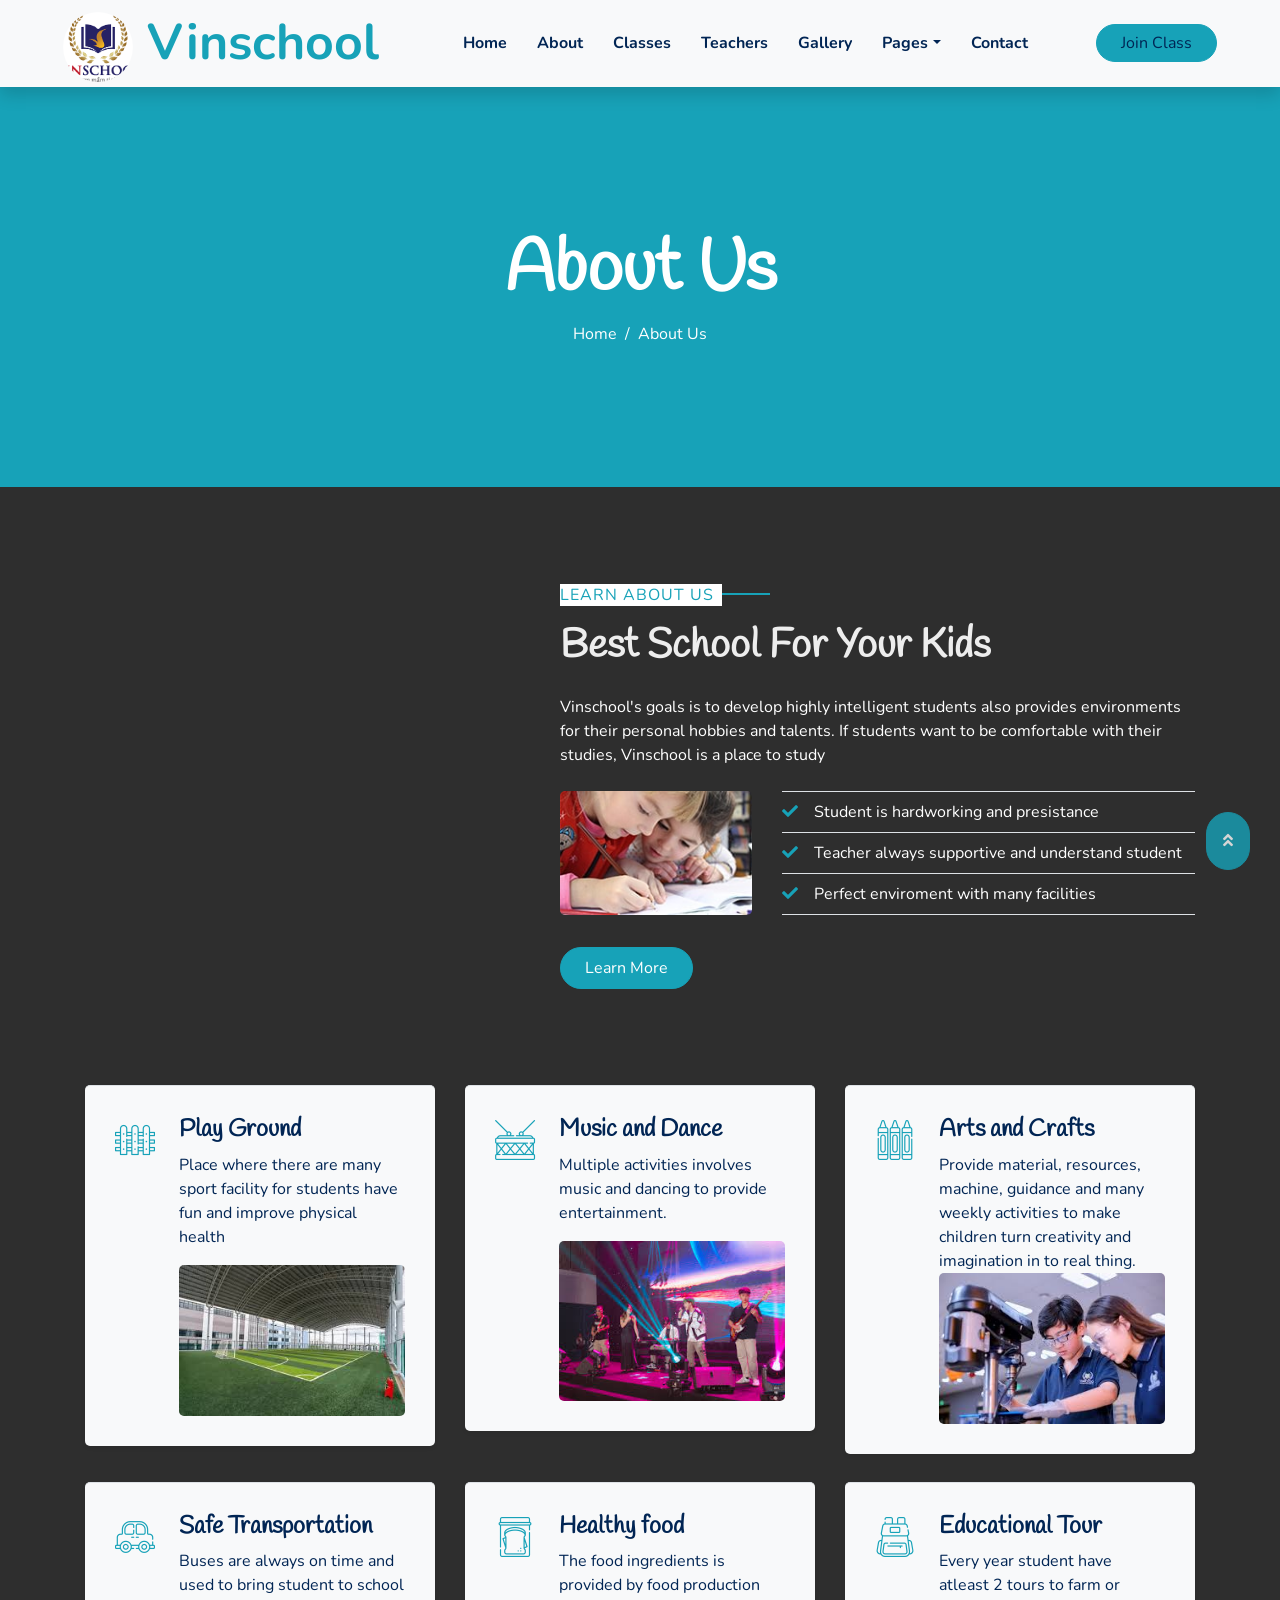
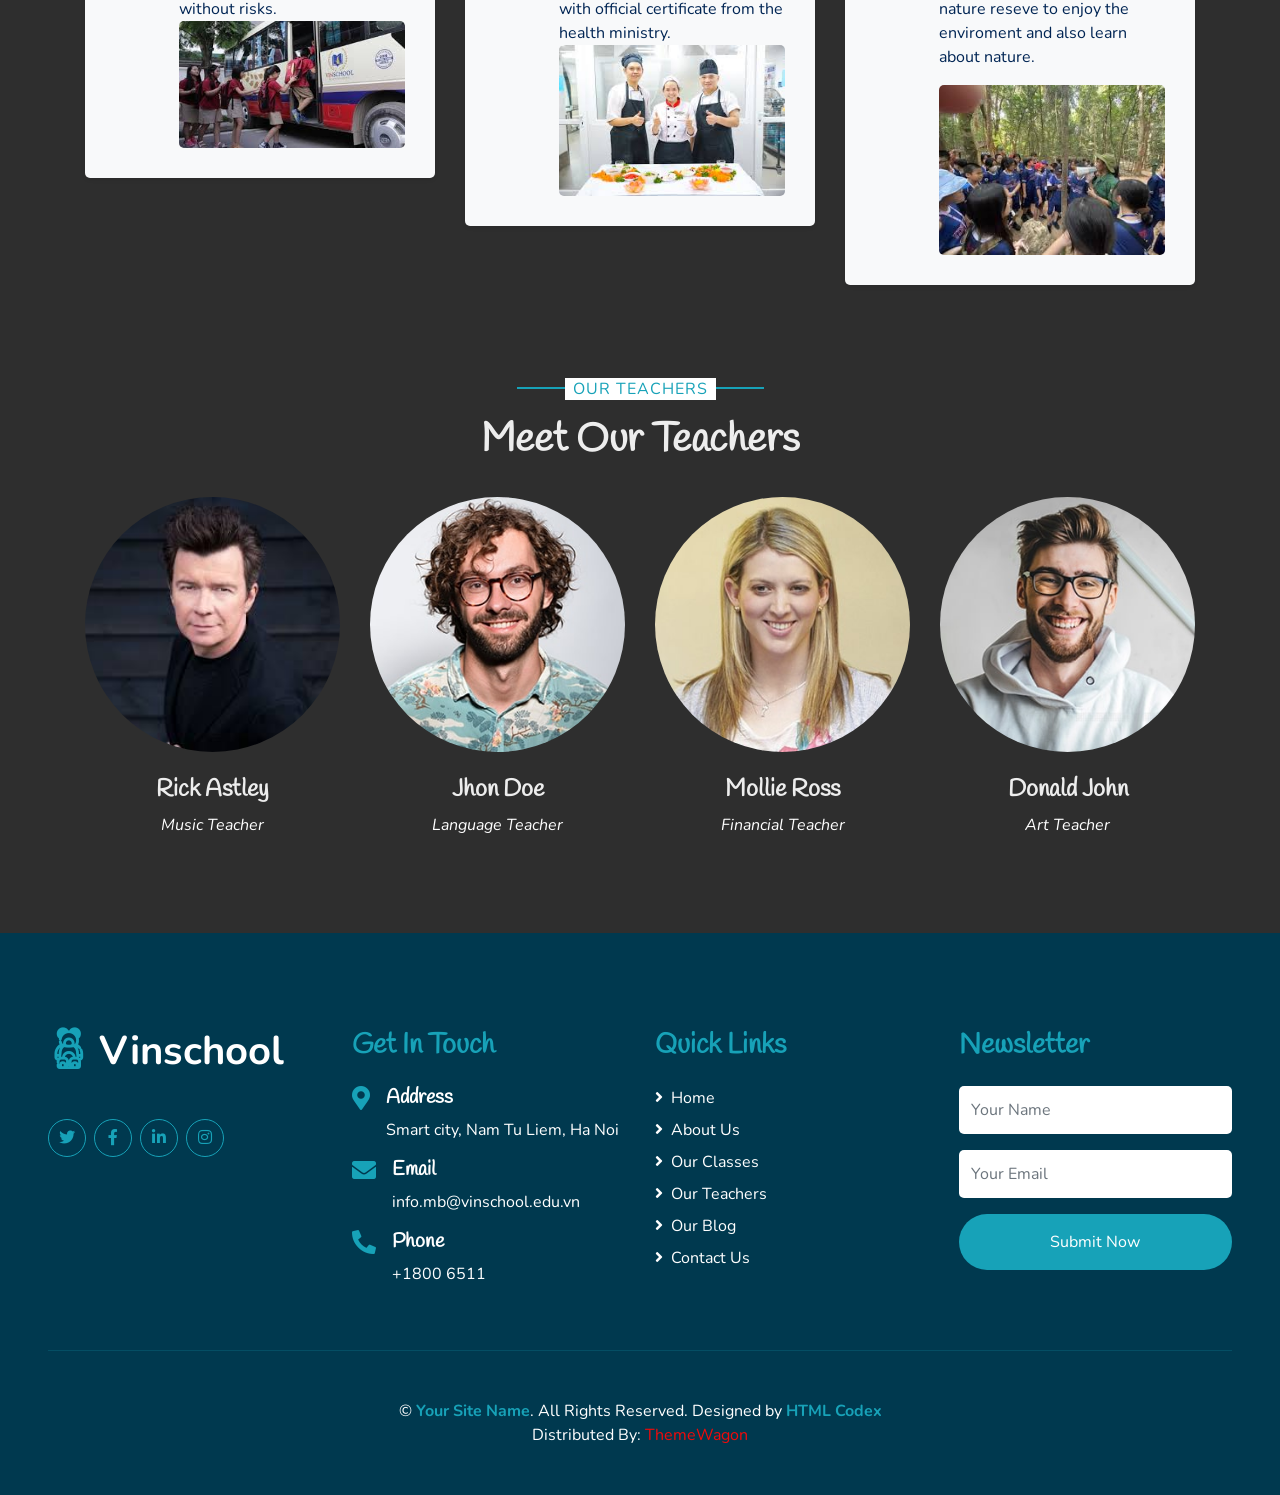
==== commit 2e9257ba: "Update about.html" ====
--- a/about.html
+++ b/about.html
@@ -45,7 +45,7 @@
           class="navbar-brand font-weight-bold text-secondary"
           style="font-size: 50px"
         >
-          <img src="img/logo.jpg" alt="Vinschool" class="icon-book">
+          <img width="100" src=" [data-uri]" alt="Vinschool" class="icon-book">
           <span class="text-primary">Vinschool</span>
         </a>
         <button
@@ -466,21 +466,21 @@
             <h4 class="fa fa-map-marker-alt text-primary"></h4>
             <div class="pl-3">
               <h5 class="text-white">Address</h5>
-              <p>123 Street, New York, USA</p>
+              <p>Smart city, Nam Tu Liem, Ha Noi</p>
             </div>
           </div>
           <div class="d-flex">
             <h4 class="fa fa-envelope text-primary"></h4>
             <div class="pl-3">
               <h5 class="text-white">Email</h5>
-              <p>info@example.com</p>
+              <p>info.mb@vinschool.edu.vn</p>
             </div>
           </div>
           <div class="d-flex">
             <h4 class="fa fa-phone-alt text-primary"></h4>
             <div class="pl-3">
               <h5 class="text-white">Phone</h5>
-              <p>+012 345 67890</p>
+              <p>+1800 6511</p>
             </div>
           </div>
         </div>
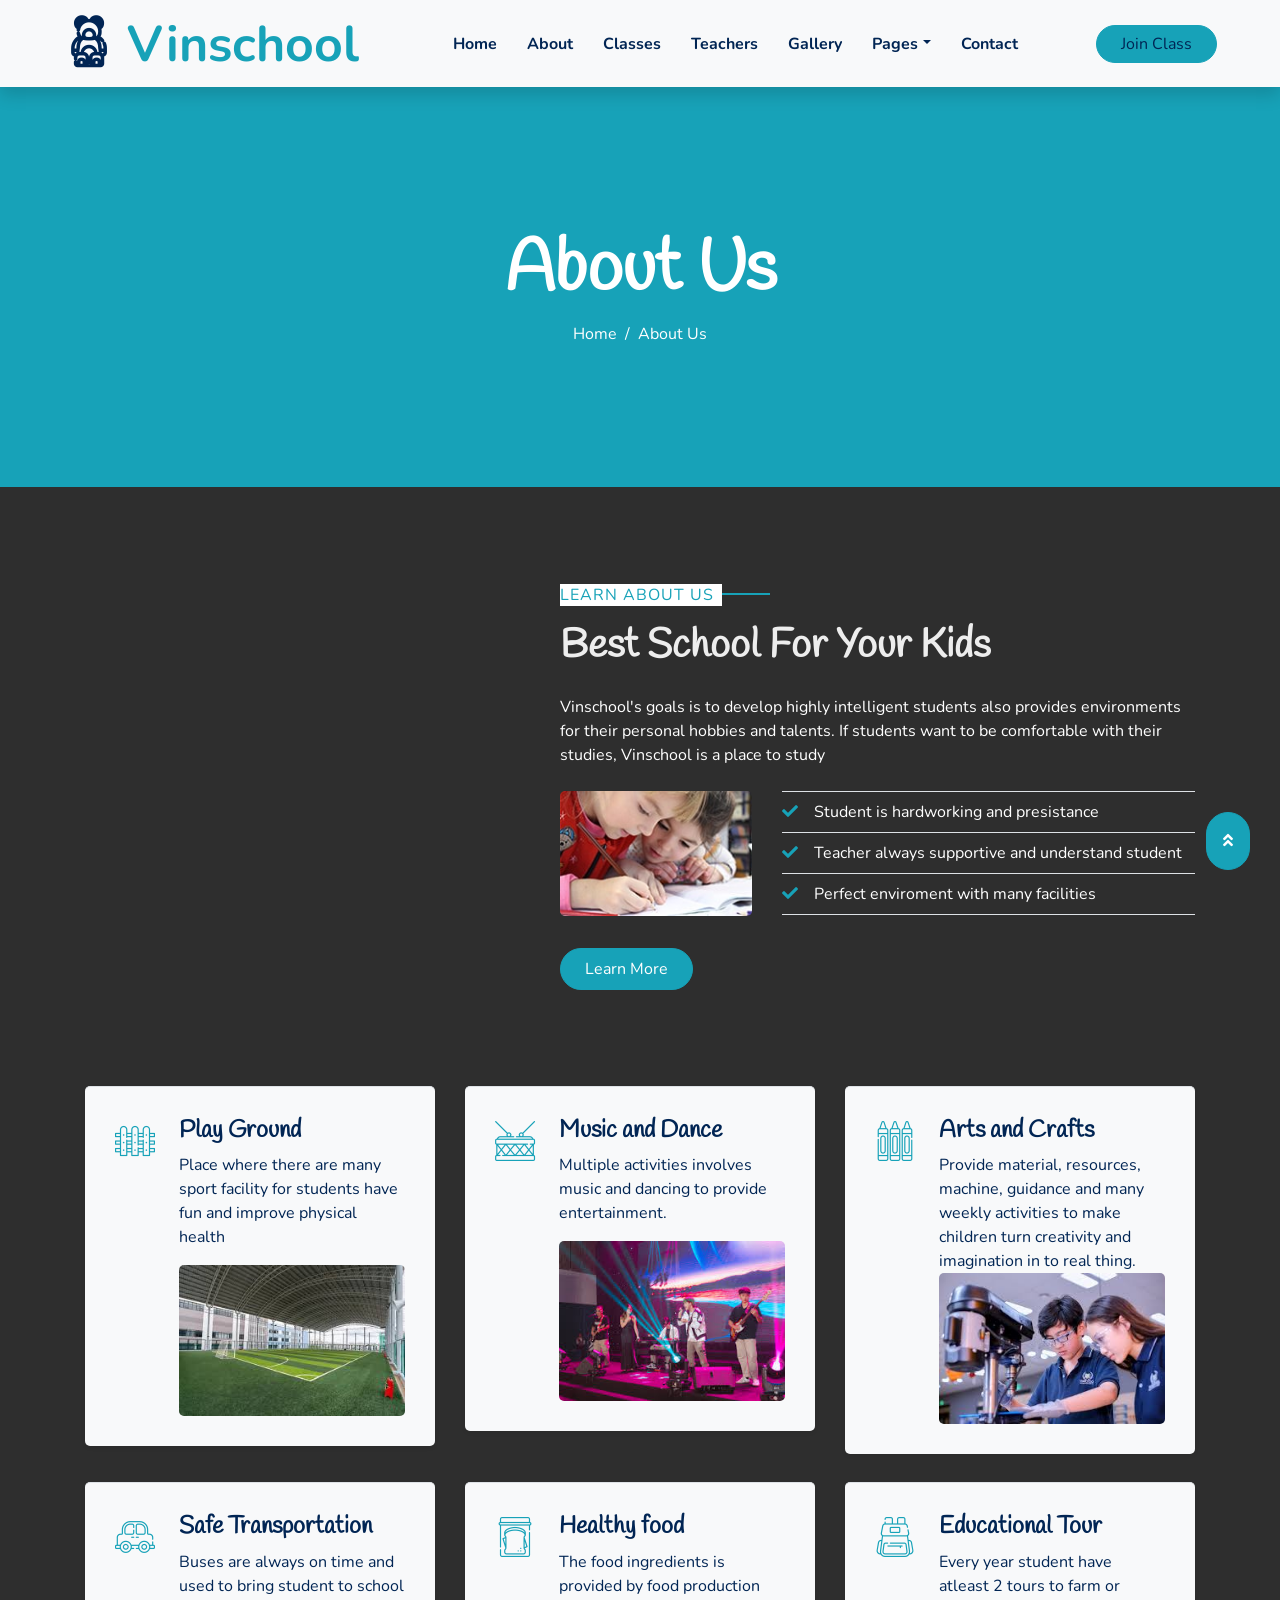
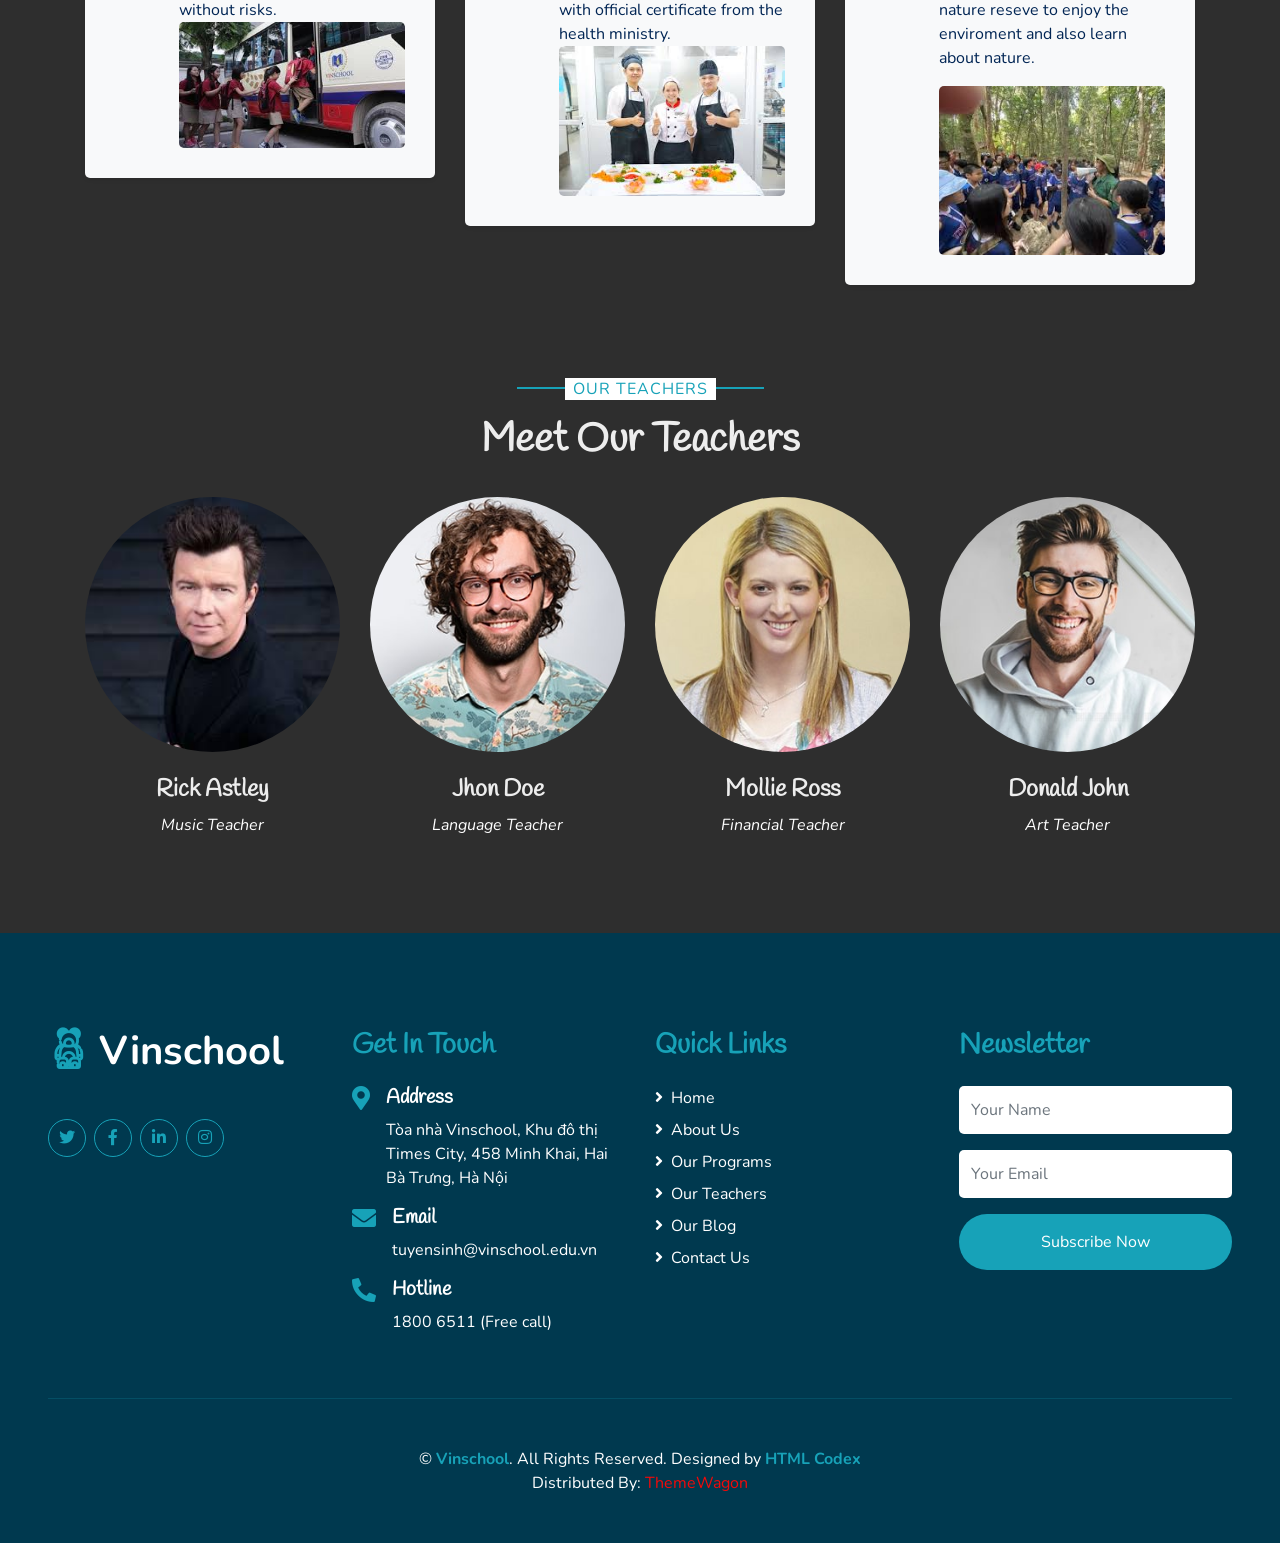
==== commit 95ddfc73: "Update about.html" ====
--- a/about.html
+++ b/about.html
@@ -2,7 +2,7 @@
 <html lang="en">
   <head>
     <meta charset="utf-8" />
-    <title>About Us - Vinschool</title>
+    <title>Vinschool</title>
     <meta content="width=device-width, initial-scale=1.0" name="viewport" />
     <meta content="Free HTML Templates" name="keywords" />
     <meta content="Free HTML Templates" name="description" />
@@ -45,7 +45,7 @@
           class="navbar-brand font-weight-bold text-secondary"
           style="font-size: 50px"
         >
-          <img width="100" src=" [data-uri]" alt="Vinschool" class="icon-book">
+          <i class="flaticon-043-teddy-bear"></i>
           <span class="text-primary">Vinschool</span>
         </a>
         <button
@@ -466,43 +466,43 @@
             <h4 class="fa fa-map-marker-alt text-primary"></h4>
             <div class="pl-3">
               <h5 class="text-white">Address</h5>
-              <p>Smart city, Nam Tu Liem, Ha Noi</p>
+              <p>Tòa nhà Vinschool, Khu đô thị Times City, 458 Minh Khai, Hai Bà Trưng, Hà Nội</p>
             </div>
           </div>
           <div class="d-flex">
             <h4 class="fa fa-envelope text-primary"></h4>
             <div class="pl-3">
               <h5 class="text-white">Email</h5>
-              <p>info.mb@vinschool.edu.vn</p>
+              <p>tuyensinh@vinschool.edu.vn</p>
             </div>
           </div>
           <div class="d-flex">
             <h4 class="fa fa-phone-alt text-primary"></h4>
             <div class="pl-3">
-              <h5 class="text-white">Phone</h5>
-              <p>+1800 6511</p>
+              <h5 class="text-white">Hotline</h5>
+              <p>1800 6511 (Free call)</p>
             </div>
           </div>
         </div>
         <div class="col-lg-3 col-md-6 mb-5">
           <h3 class="text-primary mb-4">Quick Links</h3>
           <div class="d-flex flex-column justify-content-start">
-            <a class="text-white mb-2" href="#"
+            <a class="text-white mb-2" href="index.html"
               ><i class="fa fa-angle-right mr-2"></i>Home</a
             >
-            <a class="text-white mb-2" href="#"
+            <a class="text-white mb-2" href="about.html"
               ><i class="fa fa-angle-right mr-2"></i>About Us</a
             >
-            <a class="text-white mb-2" href="#"
-              ><i class="fa fa-angle-right mr-2"></i>Our Classes</a
-            >
-            <a class="text-white mb-2" href="#"
+            <a class="text-white mb-2" href="class.html"
+              ><i class="fa fa-angle-right mr-2"></i>Our Programs</a
+            >
+            <a class="text-white mb-2" href="team.html"
               ><i class="fa fa-angle-right mr-2"></i>Our Teachers</a
             >
-            <a class="text-white mb-2" href="#"
+            <a class="text-white mb-2" href="blog.html"
               ><i class="fa fa-angle-right mr-2"></i>Our Blog</a
             >
-            <a class="text-white" href="#"
+            <a class="text-white" href="contact.html"
               ><i class="fa fa-angle-right mr-2"></i>Contact Us</a
             >
           </div>
@@ -531,7 +531,7 @@
                 class="btn btn-primary btn-block border-0 py-3"
                 type="submit"
               >
-                Submit Now
+                Subscribe Now
               </button>
             </div>
           </form>
@@ -539,14 +539,13 @@
       </div>
       <div
         class="container-fluid pt-5"
-        style="border-top: 1px solid rgba(23, 162, 184, 0.2) ;"
+        style="border-top: 1px solid rgba(23, 162, 184, 0.2);"
       >
         <p class="m-0 text-center text-white">
           &copy;
-          <a class="text-primary font-weight-bold" href="#">Your Site Name</a>.
+          <a class="text-primary font-weight-bold" href="#">Vinschool</a>.
           All Rights Reserved.
-
-          <!--/*** This template is free as long as you keep the footer author’s credit link/attribution link/backlink. If you'd like to use the template without the footer author’s credit link/attribution link/backlink, you can purchase the Credit Removal License from "https://htmlcodex.com/credit-removal". Thank you for your support. ***/-->
+          <!--/*** This template is free as long as you keep the footer author’s credit link/attribution link/backlink. ***/-->
           Designed by
           <a class="text-primary font-weight-bold" href="https://htmlcodex.com"
             >HTML Codex</a
@@ -557,12 +556,10 @@
       </div>
     </div>
     <!-- Footer End -->
-
     <!-- Back to Top -->
     <a href="#" class="btn btn-primary p-3 back-to-top"
       ><i class="fa fa-angle-double-up"></i
     ></a>
-
     <!-- JavaScript Libraries -->
     <script src="https://code.jquery.com/jquery-3.4.1.min.js"></script>
     <script src="https://stackpath.bootstrapcdn.com/bootstrap/4.4.1/js/bootstrap.bundle.min.js"></script>
@@ -570,11 +567,9 @@
     <script src="lib/owlcarousel/owl.carousel.min.js"></script>
     <script src="lib/isotope/isotope.pkgd.min.js"></script>
     <script src="lib/lightbox/js/lightbox.min.js"></script>
-
     <!-- Contact Javascript File -->
     <script src="mail/jqBootstrapValidation.min.js"></script>
     <script src="mail/contact.js"></script>
-
     <!-- Template Javascript -->
     <script src="js/main.js"></script>
   </body>
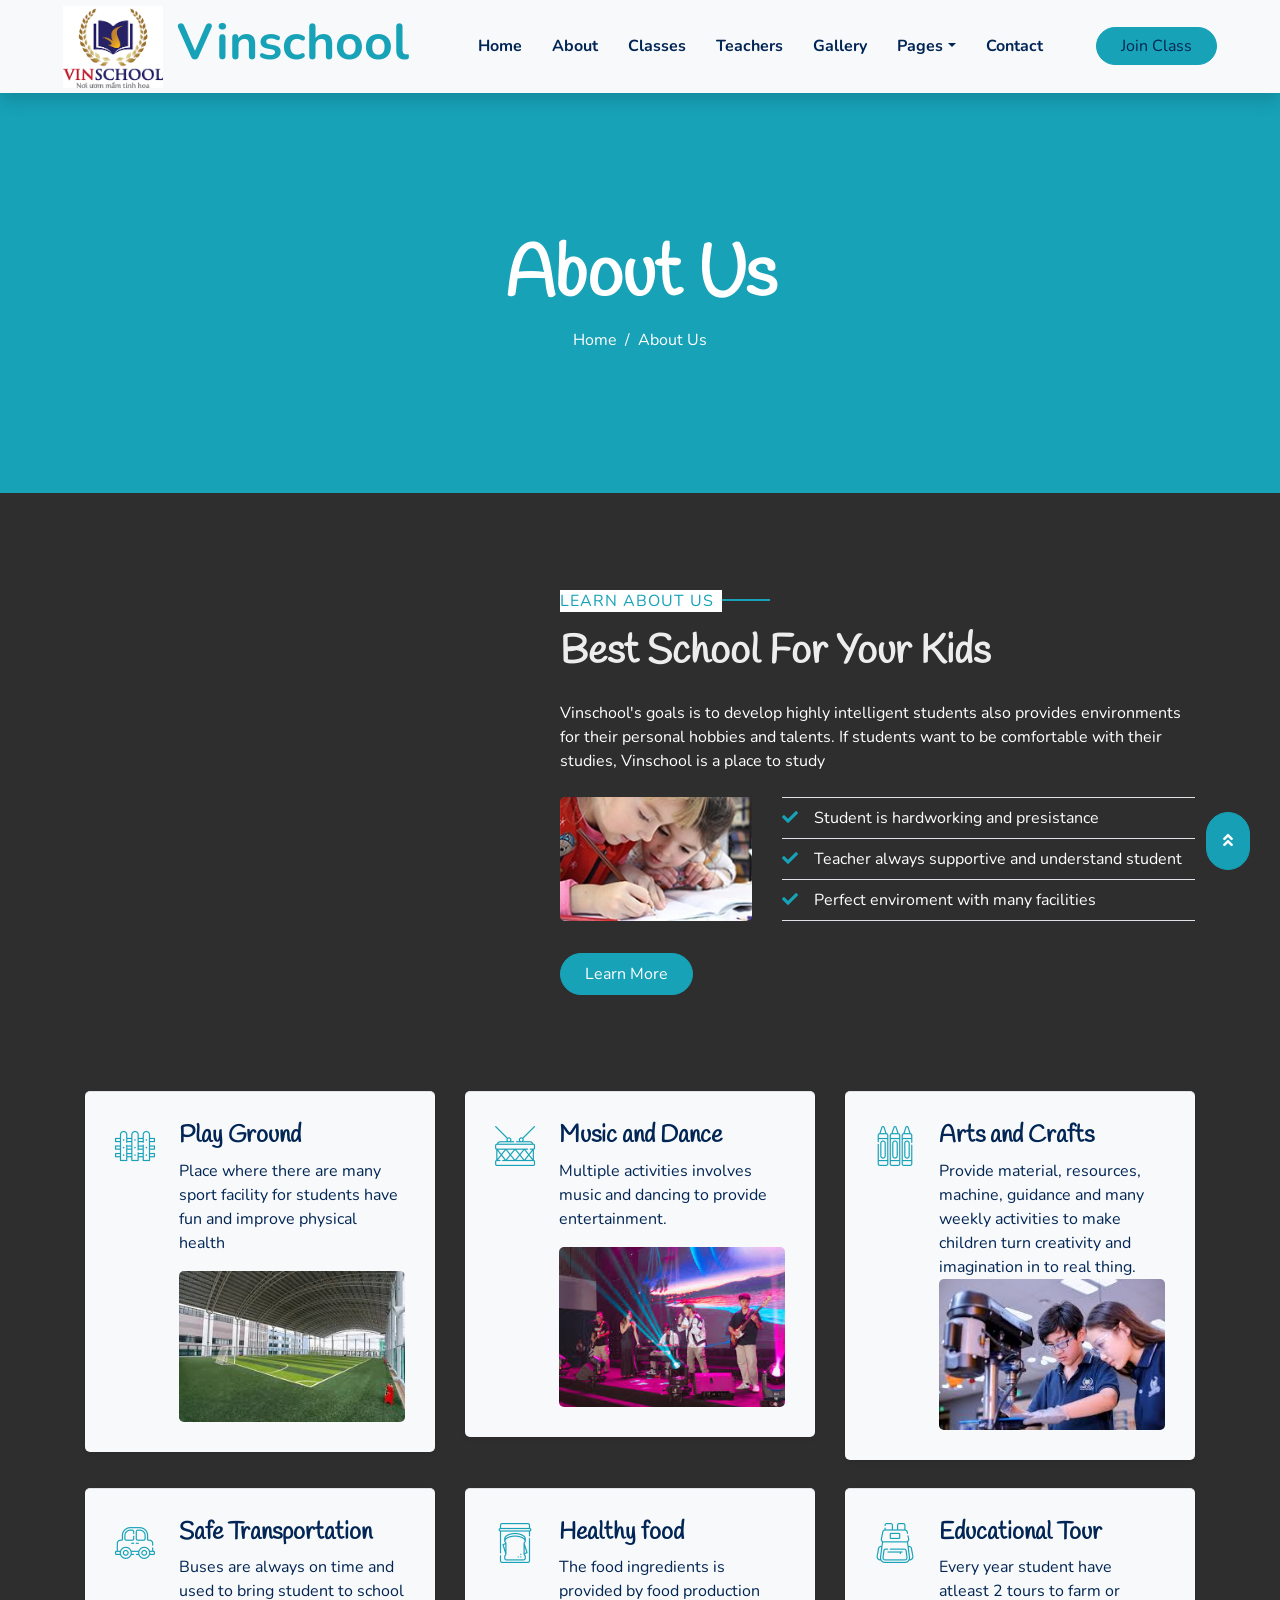
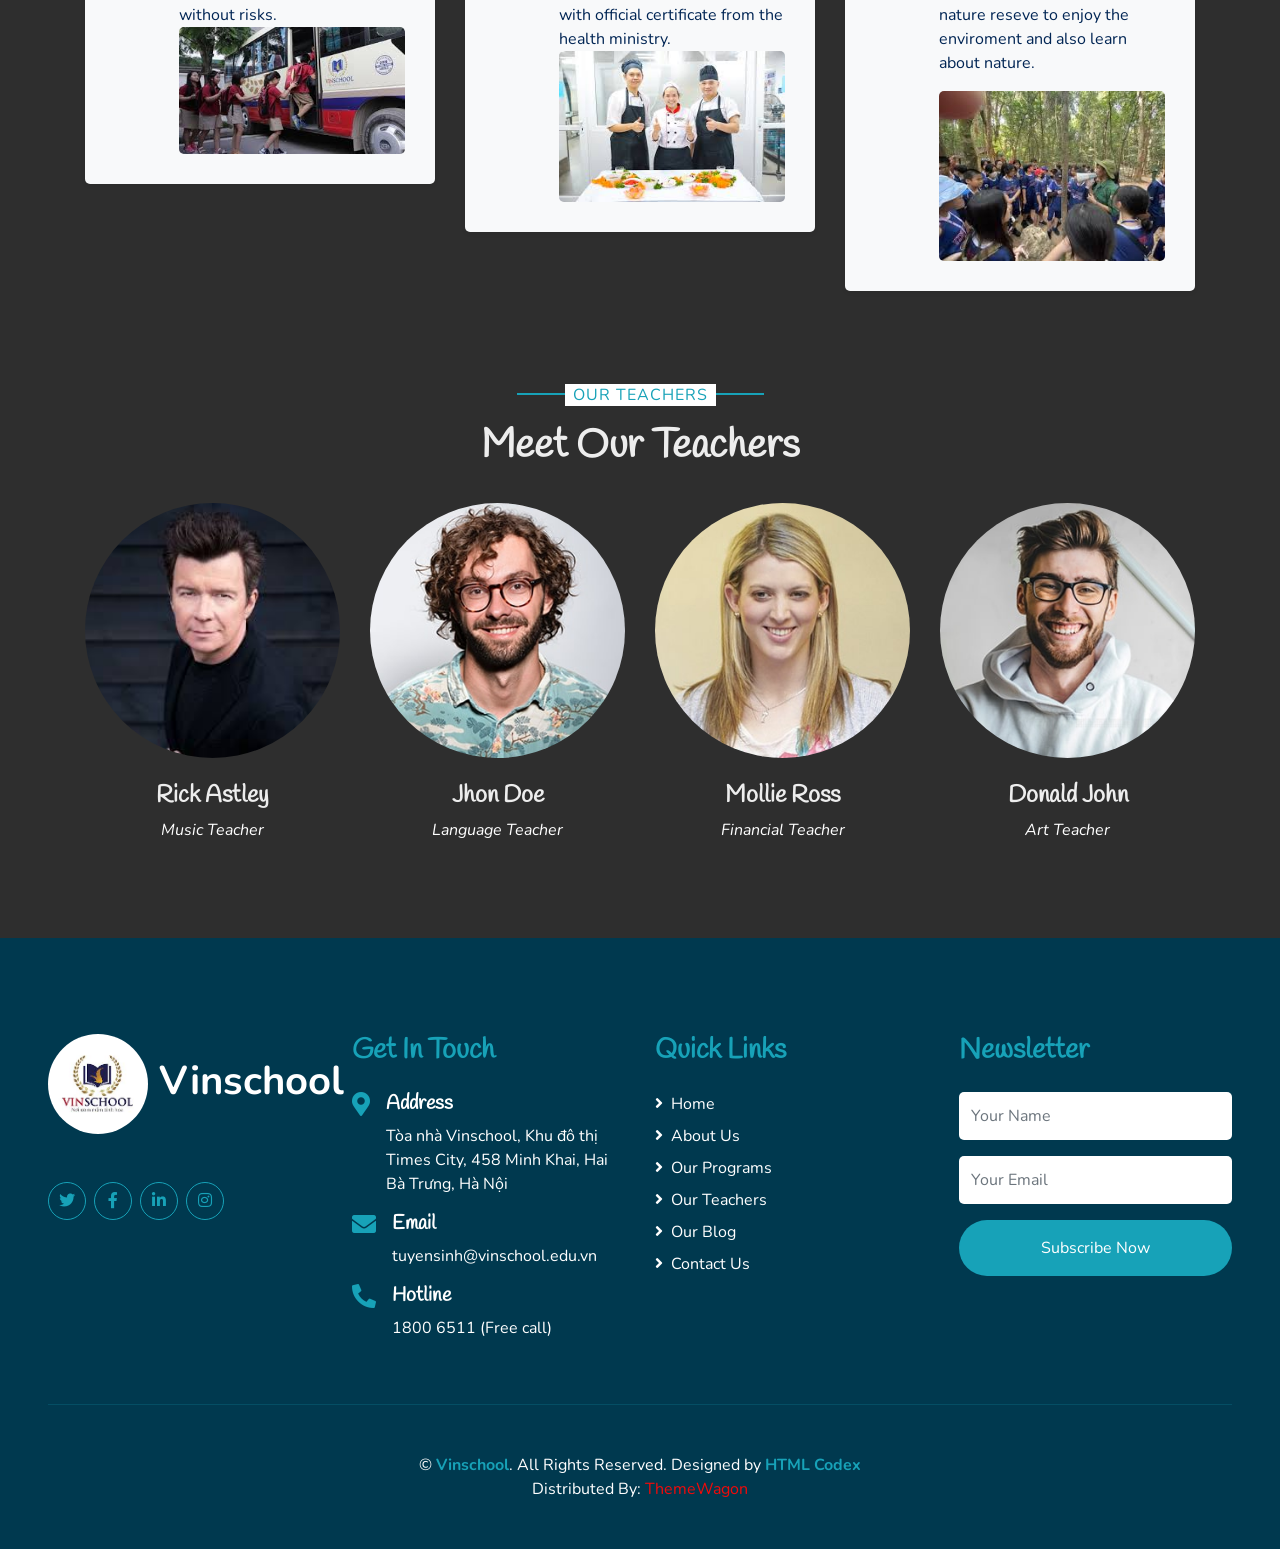
==== commit c9e7b27a: "Update about.html" ====
--- a/about.html
+++ b/about.html
@@ -45,7 +45,7 @@
           class="navbar-brand font-weight-bold text-secondary"
           style="font-size: 50px"
         >
-          <i class="flaticon-043-teddy-bear"></i>
+          <img width="100" src="[data-uri]"></i>
           <span class="text-primary">Vinschool</span>
         </a>
         <button
@@ -430,7 +430,7 @@
             class="navbar-brand font-weight-bold text-primary m-0 mb-4 p-0"
             style="font-size: 40px; line-height: 40px"
           >
-            <i class="flaticon-043-teddy-bear"></i>
+            <image style="border-radius: 200%" width="100" src="[data-uri]"></i>
             <span class="text-white">Vinschool</span>
         </a>
           <div class="d-flex justify-content-start mt-4">
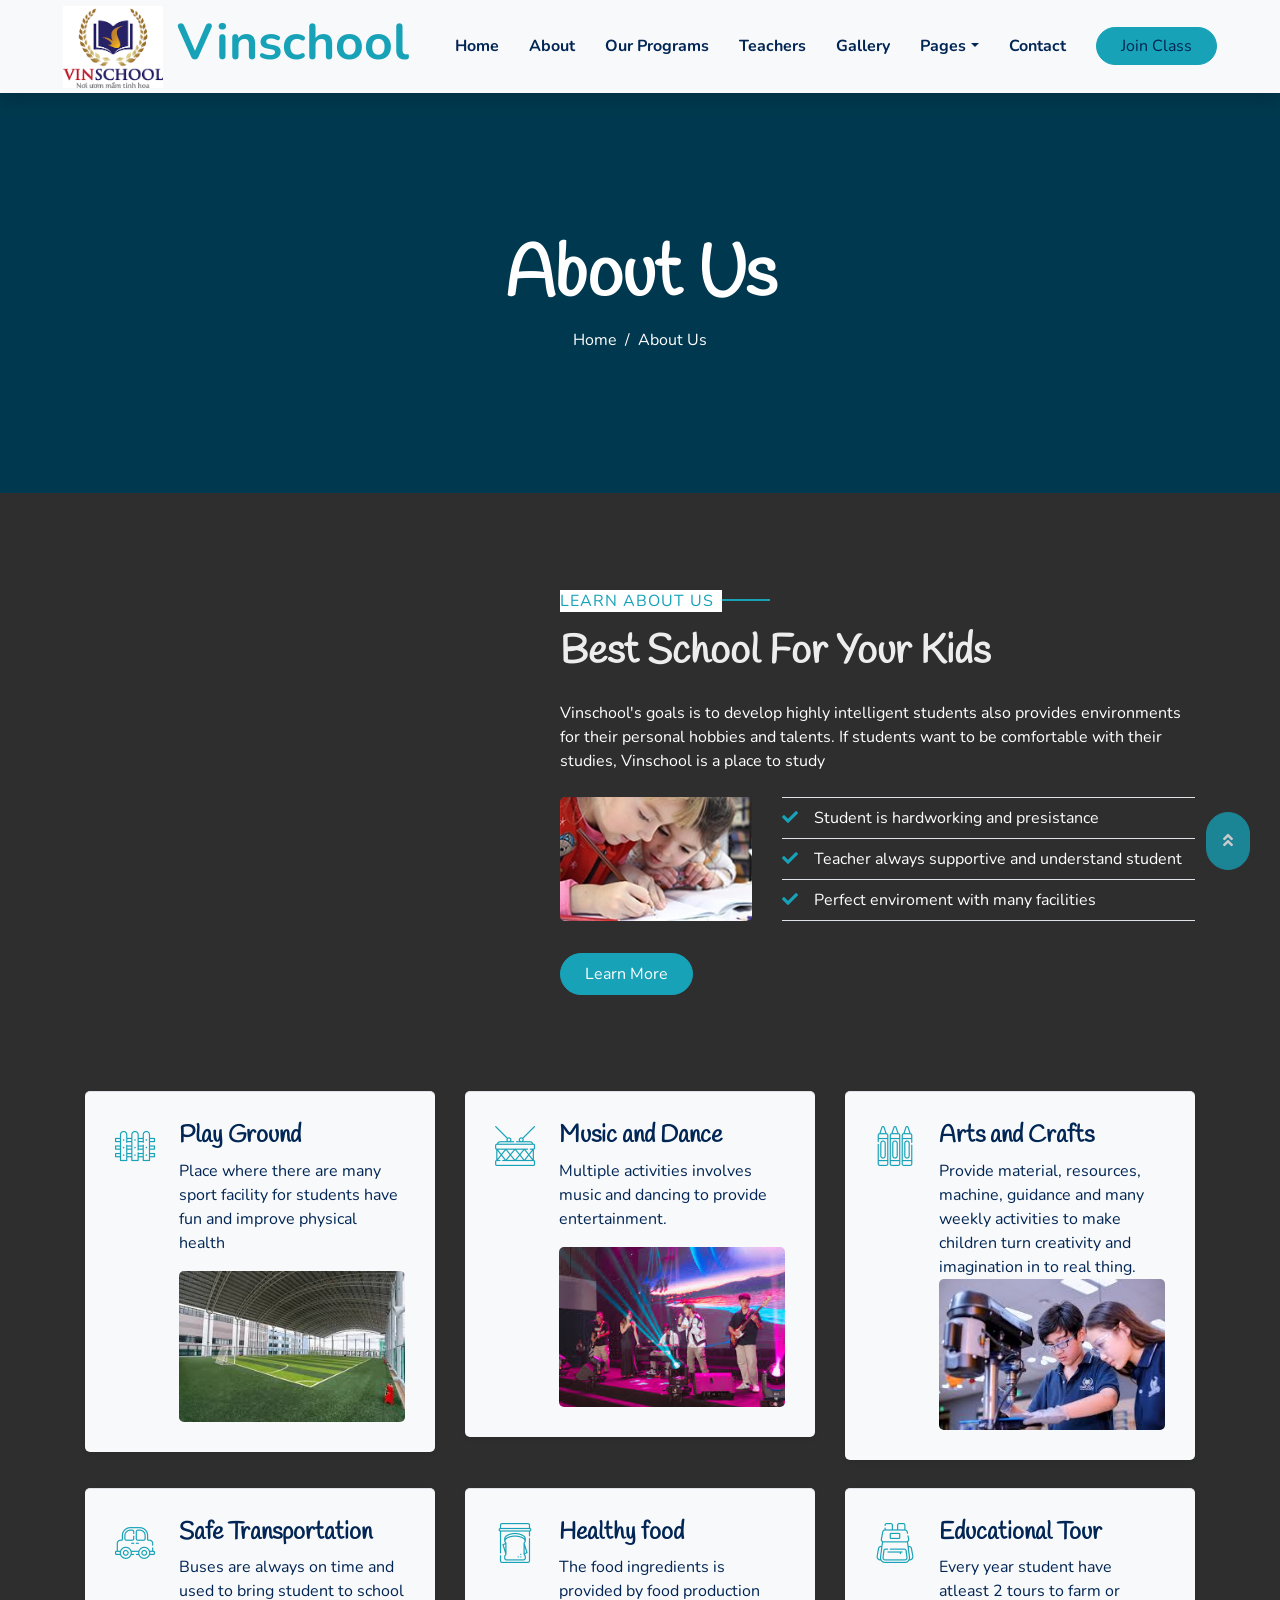
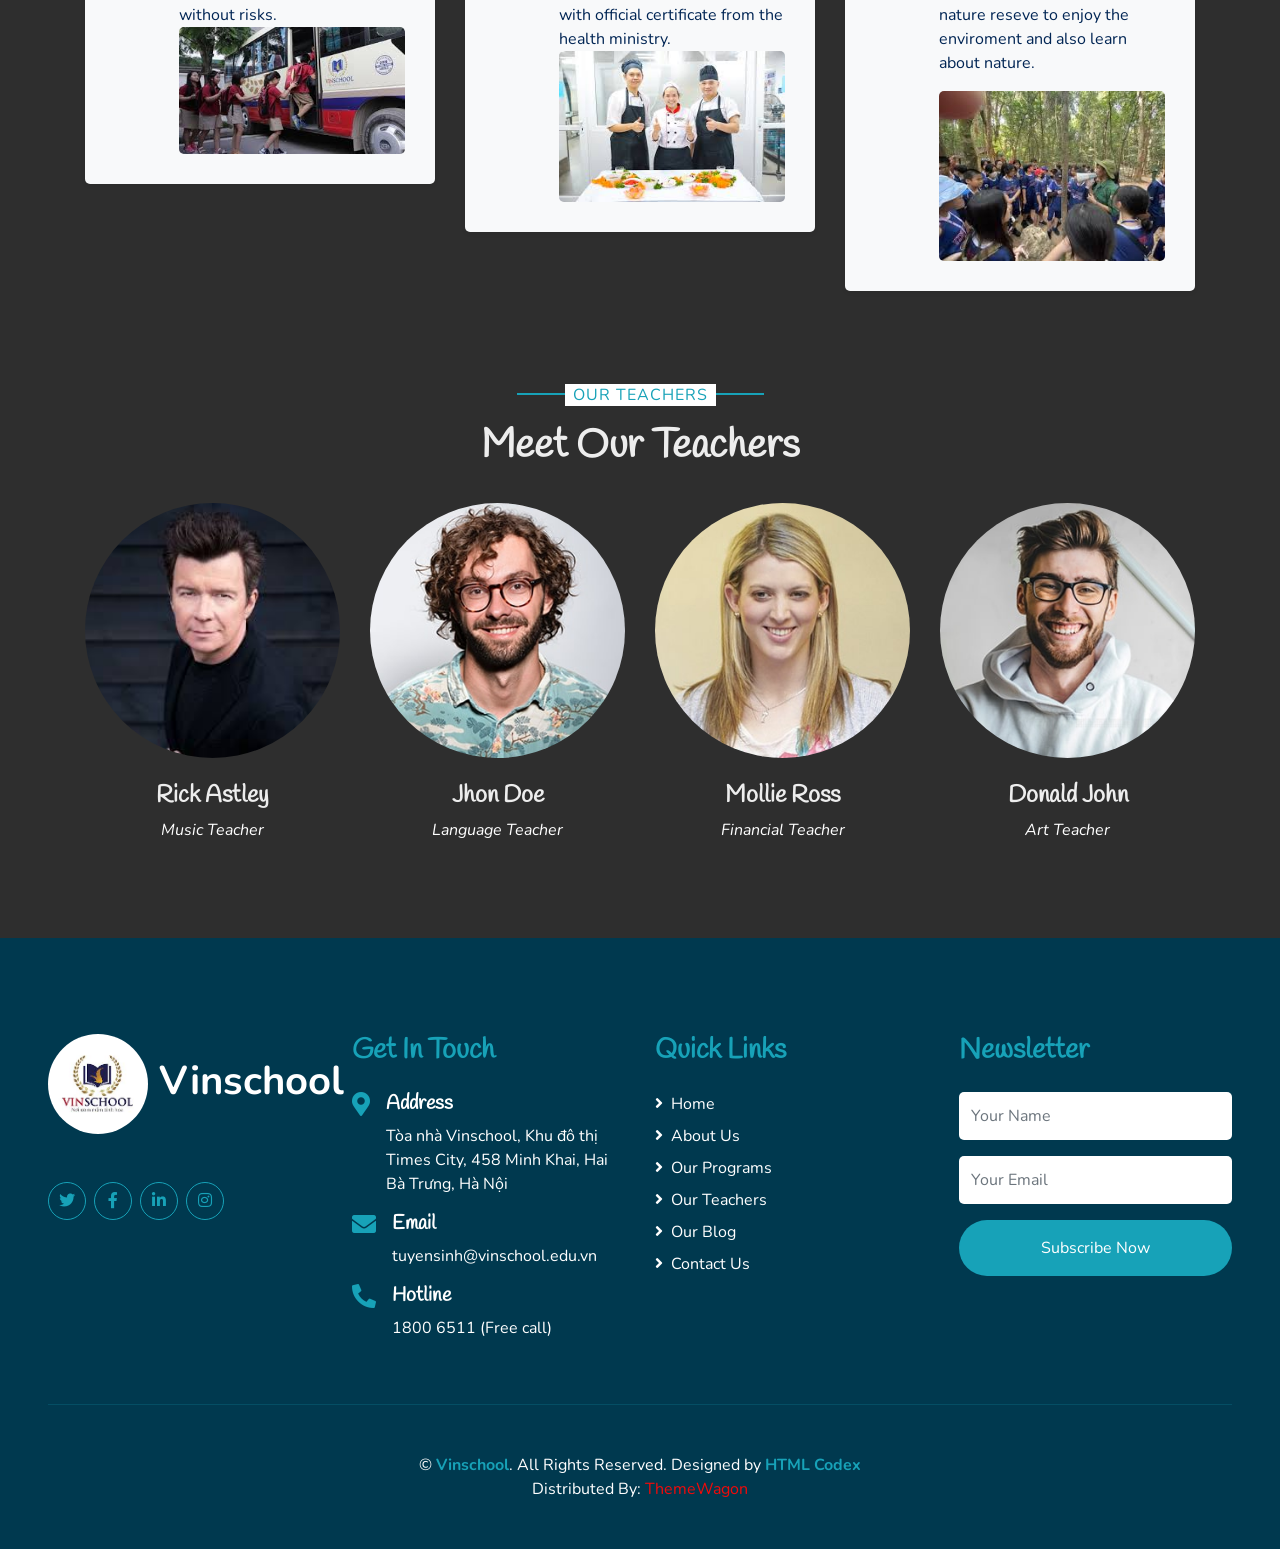
==== commit fda4ab69: "Update about.html" ====
--- a/about.html
+++ b/about.html
@@ -63,7 +63,7 @@
           <div class="navbar-nav font-weight-bold mx-auto py-0">
             <a href="index.html" class="nav-item nav-link">Home</a>
             <a href="about.html" class="nav-item nav-link active">About</a>
-            <a href="class.html" class="nav-item nav-link">Classes</a>
+            <a href="class.html" class="nav-item nav-link">Our Programs</a>
             <a href="team.html" class="nav-item nav-link">Teachers</a>
             <a href="gallery.html" class="nav-item nav-link">Gallery</a>
             <div class="nav-item dropdown">
@@ -87,7 +87,7 @@
     <!-- Navbar End -->
 
     <!-- Header Start -->
-    <div class="container-fluid bg-primary mb-5">
+    <div class="container-fluid bg-secondary mb-5">
       <div
         class="d-flex flex-column align-items-center justify-content-center"
         style="min-height: 400px"
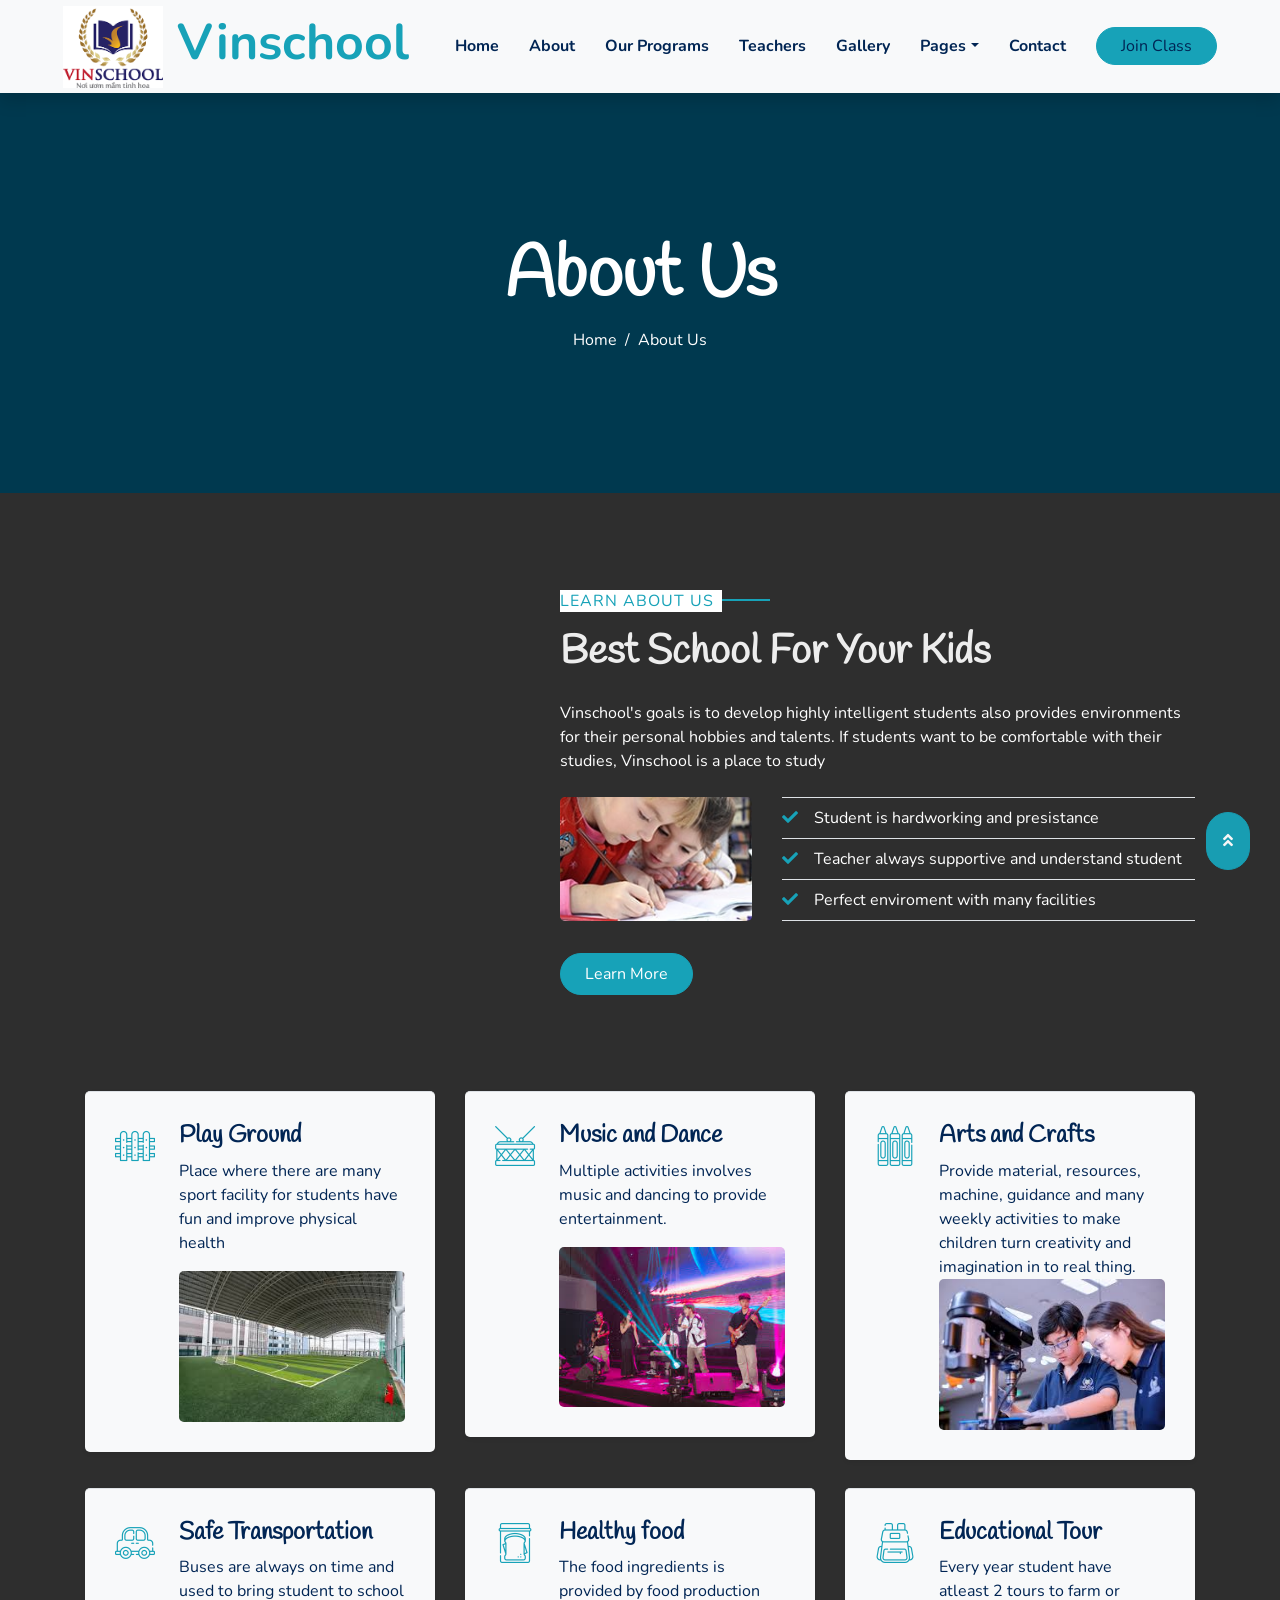
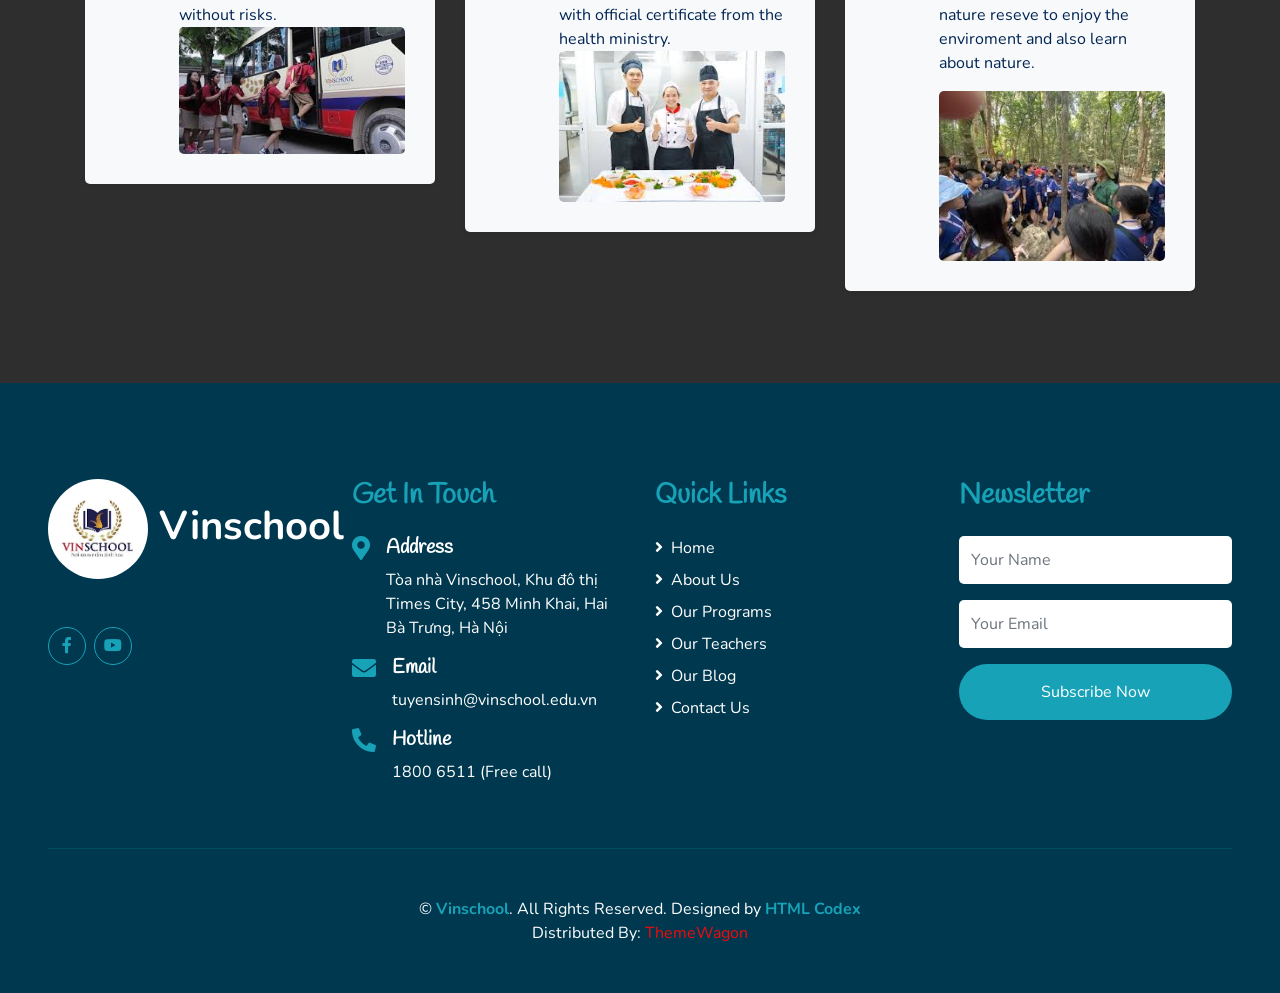
==== commit 83868897: "Update about.html" ====
--- a/about.html
+++ b/about.html
@@ -277,146 +277,7 @@
     <!-- Facilities Start -->
 
     <!-- Team Start -->
-    <div class="container-fluid pt-5">
-      <div class="container">
-        <div class="text-center pb-2">
-          <p class="section-title px-5">
-            <span class="px-2">Our Teachers</span>
-          </p>
-          <h1 class="mb-4">Meet Our Teachers</h1>
-        </div>
-        <div class="row">
-          <div class="col-md-6 col-lg-3 text-center team mb-5">
-            <div
-              class="position-relative overflow-hidden mb-4"
-              style="border-radius: 100%"
-            >
-              <img class="img-fluid w-100" src="[data-uri]" alt="" />
-              <div
-                class="team-social d-flex align-items-center justify-content-center w-100 h-100 position-absolute"
-              >
-                <a
-                  class="btn btn-outline-light text-center mr-2 px-0"
-                  style="width: 38px; height: 38px"
-                  href="#"
-                  ><i class="fab fa-twitter"></i
-                ></a>
-                <a
-                  class="btn btn-outline-light text-center mr-2 px-0"
-                  style="width: 38px; height: 38px"
-                  href="#"
-                  ><i class="fab fa-facebook-f"></i
-                ></a>
-                <a
-                  class="btn btn-outline-light text-center px-0"
-                  style="width: 38px; height: 38px"
-                  href="#"
-                  ><i class="fab fa-linkedin-in"></i
-                ></a>
-              </div>
-            </div>
-            <h4>Rick Astley</h4>
-            <i>Music Teacher</i>
-          </div>
-          <div class="col-md-6 col-lg-3 text-center team mb-5">
-            <div
-              class="position-relative overflow-hidden mb-4"
-              style="border-radius: 100%"
-            >
-              <img class="img-fluid w-100" src="img/team-2.jpg" alt="" />
-              <div
-                class="team-social d-flex align-items-center justify-content-center w-100 h-100 position-absolute"
-              >
-                <a
-                  class="btn btn-outline-light text-center mr-2 px-0"
-                  style="width: 38px; height: 38px"
-                  href="#"
-                  ><i class="fab fa-twitter"></i
-                ></a>
-                <a
-                  class="btn btn-outline-light text-center mr-2 px-0"
-                  style="width: 38px; height: 38px"
-                  href="#"
-                  ><i class="fab fa-facebook-f"></i
-                ></a>
-                <a
-                  class="btn btn-outline-light text-center px-0"
-                  style="width: 38px; height: 38px"
-                  href="#"
-                  ><i class="fab fa-linkedin-in"></i
-                ></a>
-              </div>
-            </div>
-            <h4>Jhon Doe</h4>
-            <i>Language Teacher</i>
-          </div>
-          <div class="col-md-6 col-lg-3 text-center team mb-5">
-            <div
-              class="position-relative overflow-hidden mb-4"
-              style="border-radius: 100%"
-            >
-              <img class="img-fluid w-100" src="img/team-3.jpg" alt="" />
-              <div
-                class="team-social d-flex align-items-center justify-content-center w-100 h-100 position-absolute"
-              >
-                <a
-                  class="btn btn-outline-light text-center mr-2 px-0"
-                  style="width: 38px; height: 38px"
-                  href="#"
-                  ><i class="fab fa-twitter"></i
-                ></a>
-                <a
-                  class="btn btn-outline-light text-center mr-2 px-0"
-                  style="width: 38px; height: 38px"
-                  href="#"
-                  ><i class="fab fa-facebook-f"></i
-                ></a>
-                <a
-                  class="btn btn-outline-light text-center px-0"
-                  style="width: 38px; height: 38px"
-                  href="#"
-                  ><i class="fab fa-linkedin-in"></i
-                ></a>
-              </div>
-            </div>
-            <h4>Mollie Ross</h4>
-            <i>Financial Teacher</i>
-          </div>
-          <div class="col-md-6 col-lg-3 text-center team mb-5">
-            <div
-              class="position-relative overflow-hidden mb-4"
-              style="border-radius: 100%"
-            >
-              <img class="img-fluid w-100" src="img/team-4.jpg" alt="" />
-              <div
-                class="team-social d-flex align-items-center justify-content-center w-100 h-100 position-absolute"
-              >
-                <a
-                  class="btn btn-outline-light text-center mr-2 px-0"
-                  style="width: 38px; height: 38px"
-                  href="#"
-                  ><i class="fab fa-twitter"></i
-                ></a>
-                <a
-                  class="btn btn-outline-light text-center mr-2 px-0"
-                  style="width: 38px; height: 38px"
-                  href="#"
-                  ><i class="fab fa-facebook-f"></i
-                ></a>
-                <a
-                  class="btn btn-outline-light text-center px-0"
-                  style="width: 38px; height: 38px"
-                  href="#"
-                  ><i class="fab fa-linkedin-in"></i
-                ></a>
-              </div>
-            </div>
-            <h4>Donald John</h4>
-            <i>Art Teacher</i>
-          </div>
-        </div>
-      </div>
-    </div>
+
     <!-- Team End -->
 
     <!-- Footer Start -->
@@ -437,26 +298,16 @@
             <a
               class="btn btn-outline-primary rounded-circle text-center mr-2 px-0"
               style="width: 38px; height: 38px"
-              href="#"
-              ><i class="fab fa-twitter"></i
-            ></a>
-            <a
-              class="btn btn-outline-primary rounded-circle text-center mr-2 px-0"
-              style="width: 38px; height: 38px"
-              href="#"
+              href="https://www.facebook.com/vinschool.vn/"
+              target="_blank"
               ><i class="fab fa-facebook-f"></i
             ></a>
             <a
               class="btn btn-outline-primary rounded-circle text-center mr-2 px-0"
               style="width: 38px; height: 38px"
-              href="#"
-              ><i class="fab fa-linkedin-in"></i
-            ></a>
-            <a
-              class="btn btn-outline-primary rounded-circle text-center mr-2 px-0"
-              style="width: 38px; height: 38px"
-              href="#"
-              ><i class="fab fa-instagram"></i
+              href="https://www.youtube.com/channel/UCmRcPP6WcUJhGu_DvwceUrA"
+              target="_blank"
+              ><i class="fab fa-youtube"></i
             ></a>
           </div>
         </div>
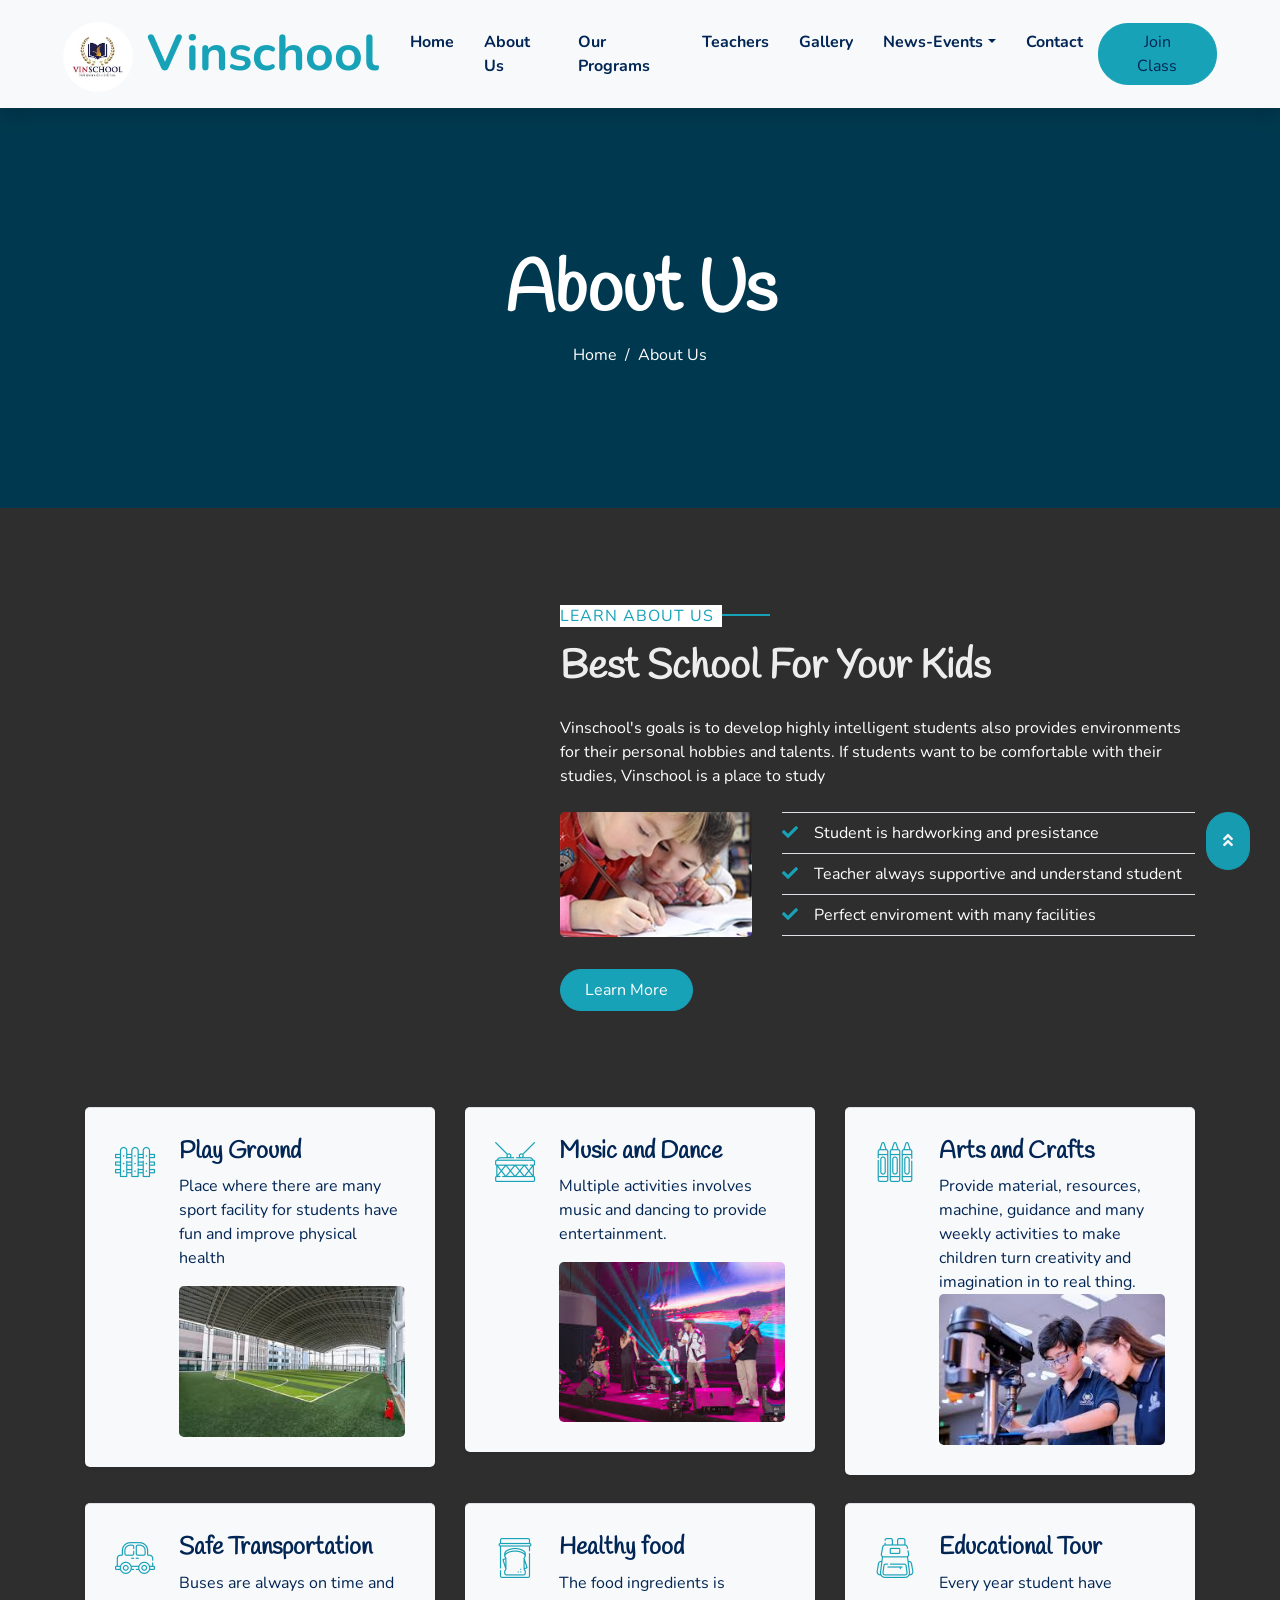
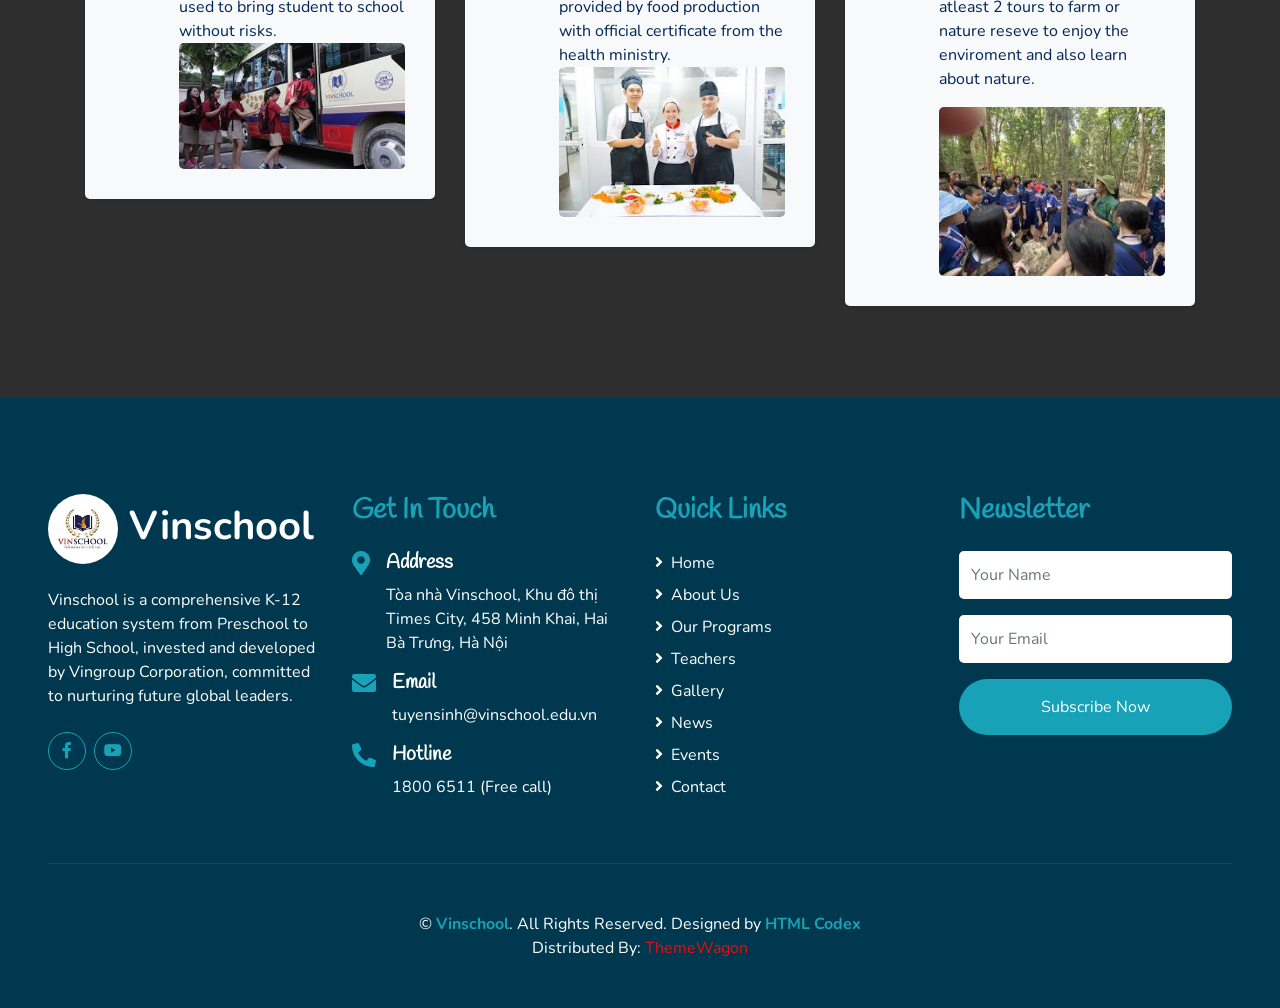
==== commit 5801372e: "Update about.html" ====
--- a/about.html
+++ b/about.html
@@ -45,7 +45,7 @@
           class="navbar-brand font-weight-bold text-secondary"
           style="font-size: 50px"
         >
-          <img width="100" src="[data-uri]"></i>
+             <img src="img/logo.jpg" alt="Book representing Vinschool" class="icon-book">
           <span class="text-primary">Vinschool</span>
         </a>
         <button
@@ -62,7 +62,7 @@
         >
           <div class="navbar-nav font-weight-bold mx-auto py-0">
             <a href="index.html" class="nav-item nav-link">Home</a>
-            <a href="about.html" class="nav-item nav-link active">About</a>
+            <a href="about.html" class="nav-item nav-link active">About Us</a>
             <a href="class.html" class="nav-item nav-link">Our Programs</a>
             <a href="team.html" class="nav-item nav-link">Teachers</a>
             <a href="gallery.html" class="nav-item nav-link">Gallery</a>
@@ -71,11 +71,11 @@
                 href="#"
                 class="nav-link dropdown-toggle"
                 data-toggle="dropdown"
-                >Pages</a
+                >News-Events</a
               >
               <div class="dropdown-menu rounded-0 m-0">
-                <a href="blog.html" class="dropdown-item">Blog Grid</a>
-                <a href="single.html" class="dropdown-item">Blog Detail</a>
+                <a href="blog.html" class="dropdown-item">News</a>
+                <a href="single.html" class="dropdown-item">Events</a>
               </div>
             </div>
             <a href="contact.html" class="nav-item nav-link">Contact</a>
@@ -291,9 +291,12 @@
             class="navbar-brand font-weight-bold text-primary m-0 mb-4 p-0"
             style="font-size: 40px; line-height: 40px"
           >
-            <image style="border-radius: 200%" width="100" src="[data-uri]"></i>
+               <img src="img/logo.jpg" alt="Book representing Vinschool" class="icon-book">
             <span class="text-white">Vinschool</span>
         </a>
+          <p>
+            Vinschool is a comprehensive K-12 education system from Preschool to High School, invested and developed by Vingroup Corporation, committed to nurturing future global leaders.
+          </p>
           <div class="d-flex justify-content-start mt-4">
             <a
               class="btn btn-outline-primary rounded-circle text-center mr-2 px-0"
@@ -348,13 +351,19 @@
               ><i class="fa fa-angle-right mr-2"></i>Our Programs</a
             >
             <a class="text-white mb-2" href="team.html"
-              ><i class="fa fa-angle-right mr-2"></i>Our Teachers</a
+              ><i class="fa fa-angle-right mr-2"></i>Teachers</a
+            >
+            <a class="text-white mb-2" href="gallery.html"
+              ><i class="fa fa-angle-right mr-2"></i>Gallery</a
             >
             <a class="text-white mb-2" href="blog.html"
-              ><i class="fa fa-angle-right mr-2"></i>Our Blog</a
+              ><i class="fa fa-angle-right mr-2"></i>News</a
+            >
+            <a class="text-white mb-2" href="single.html"
+              ><i class="fa fa-angle-right mr-2"></i>Events</a
             >
             <a class="text-white" href="contact.html"
-              ><i class="fa fa-angle-right mr-2"></i>Contact Us</a
+              ><i class="fa fa-angle-right mr-2"></i>Contact</a
             >
           </div>
         </div>
